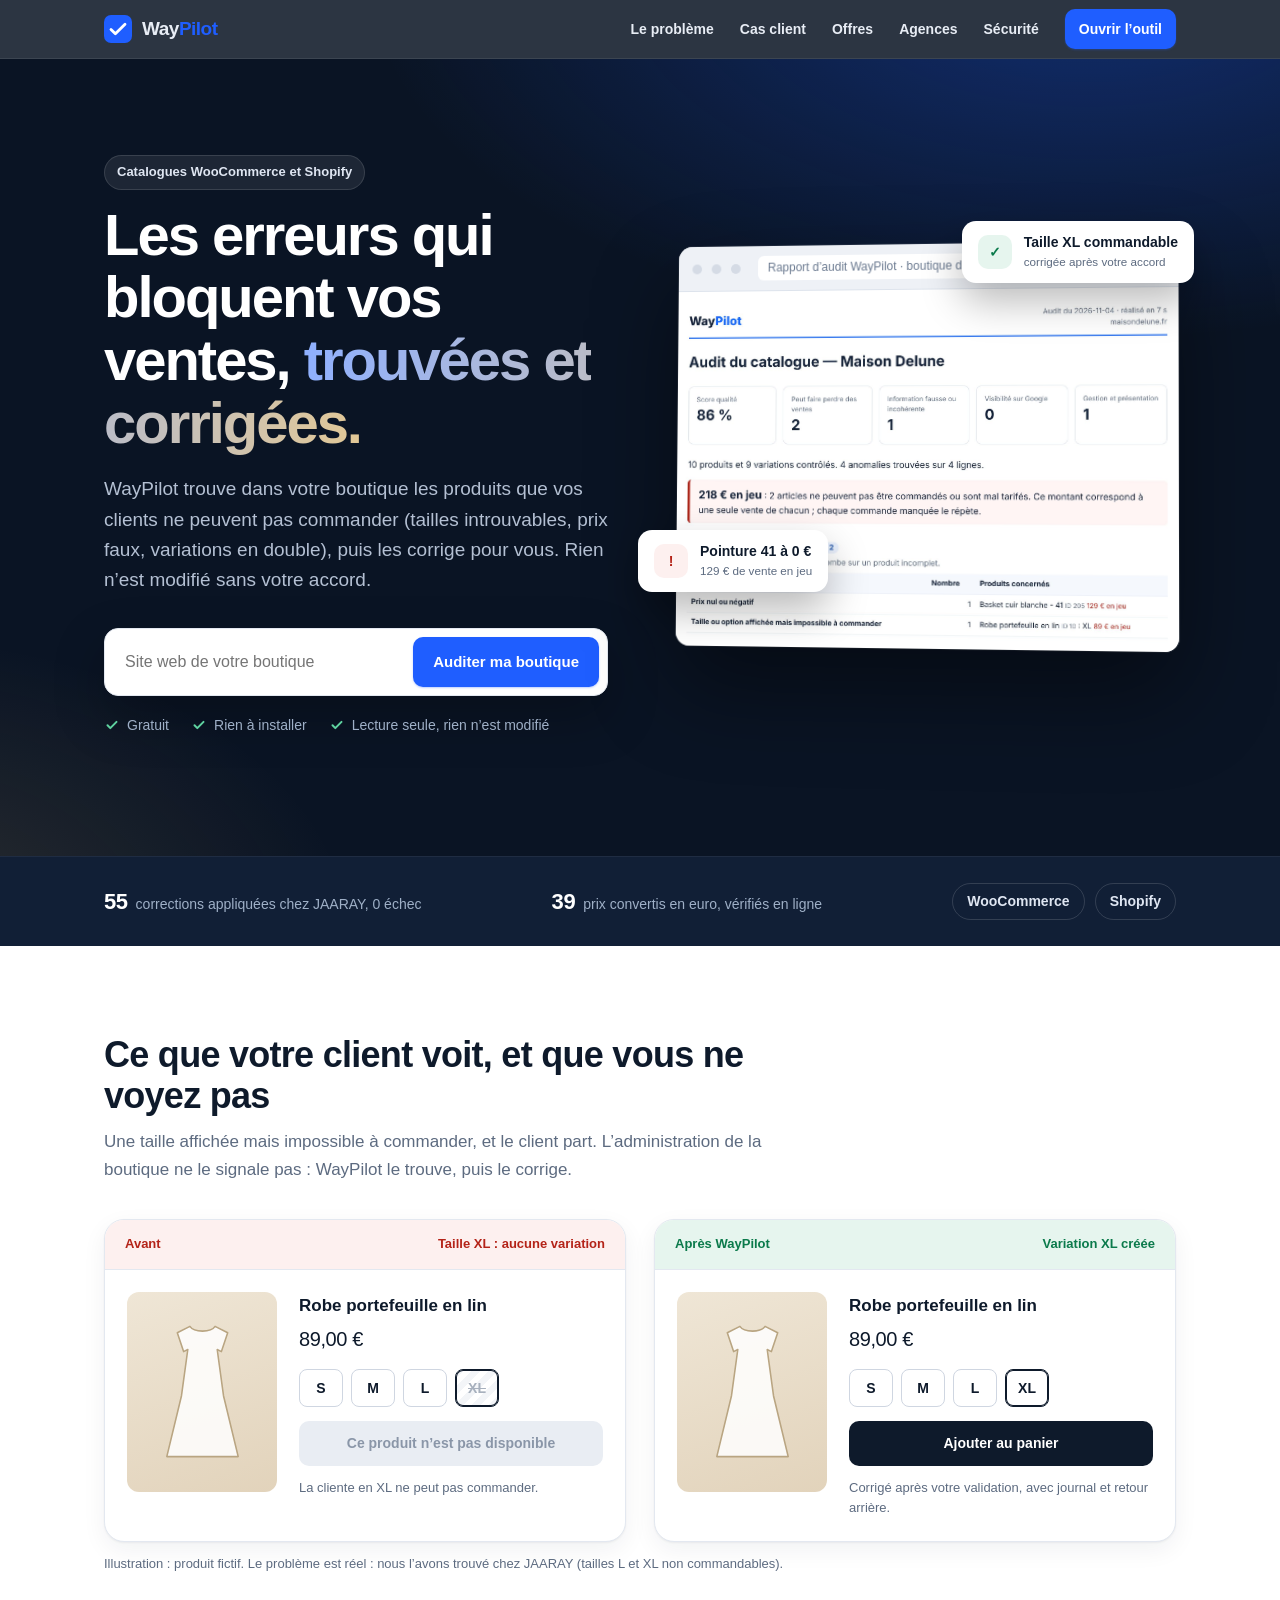
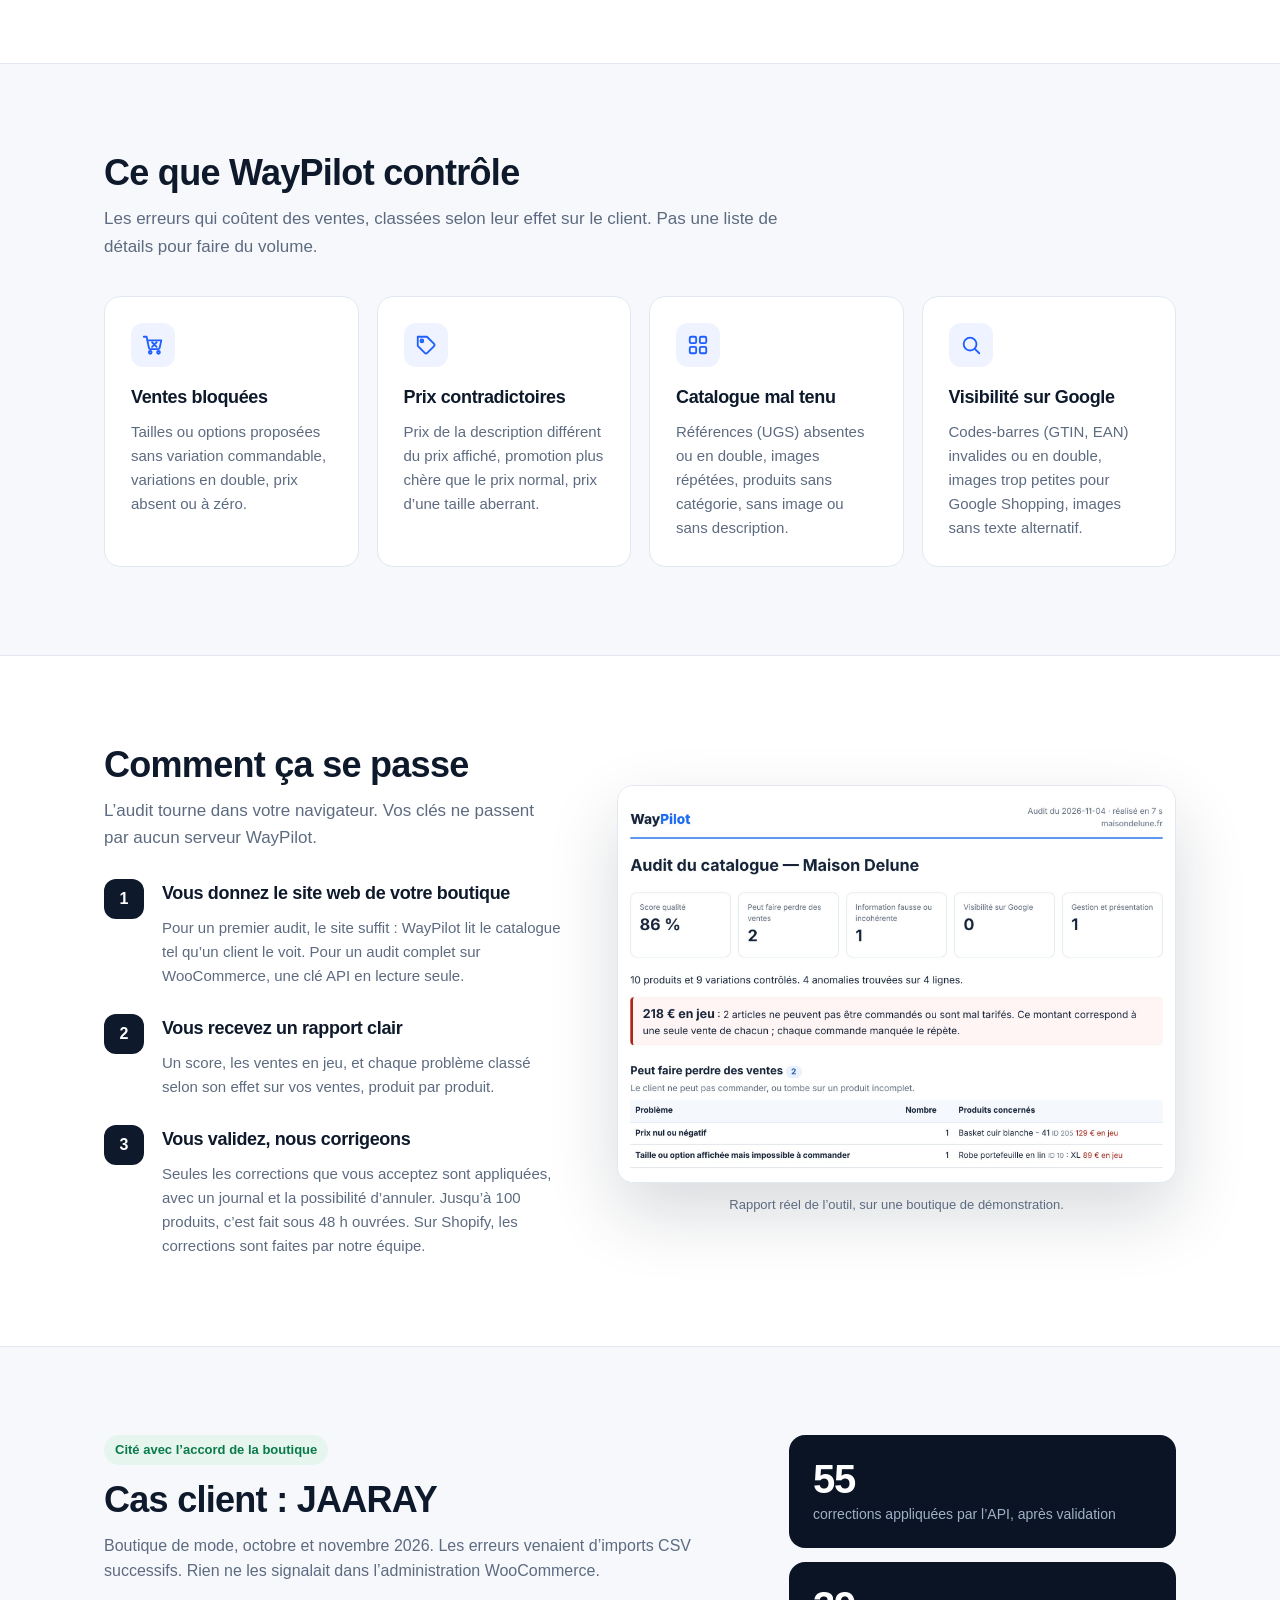
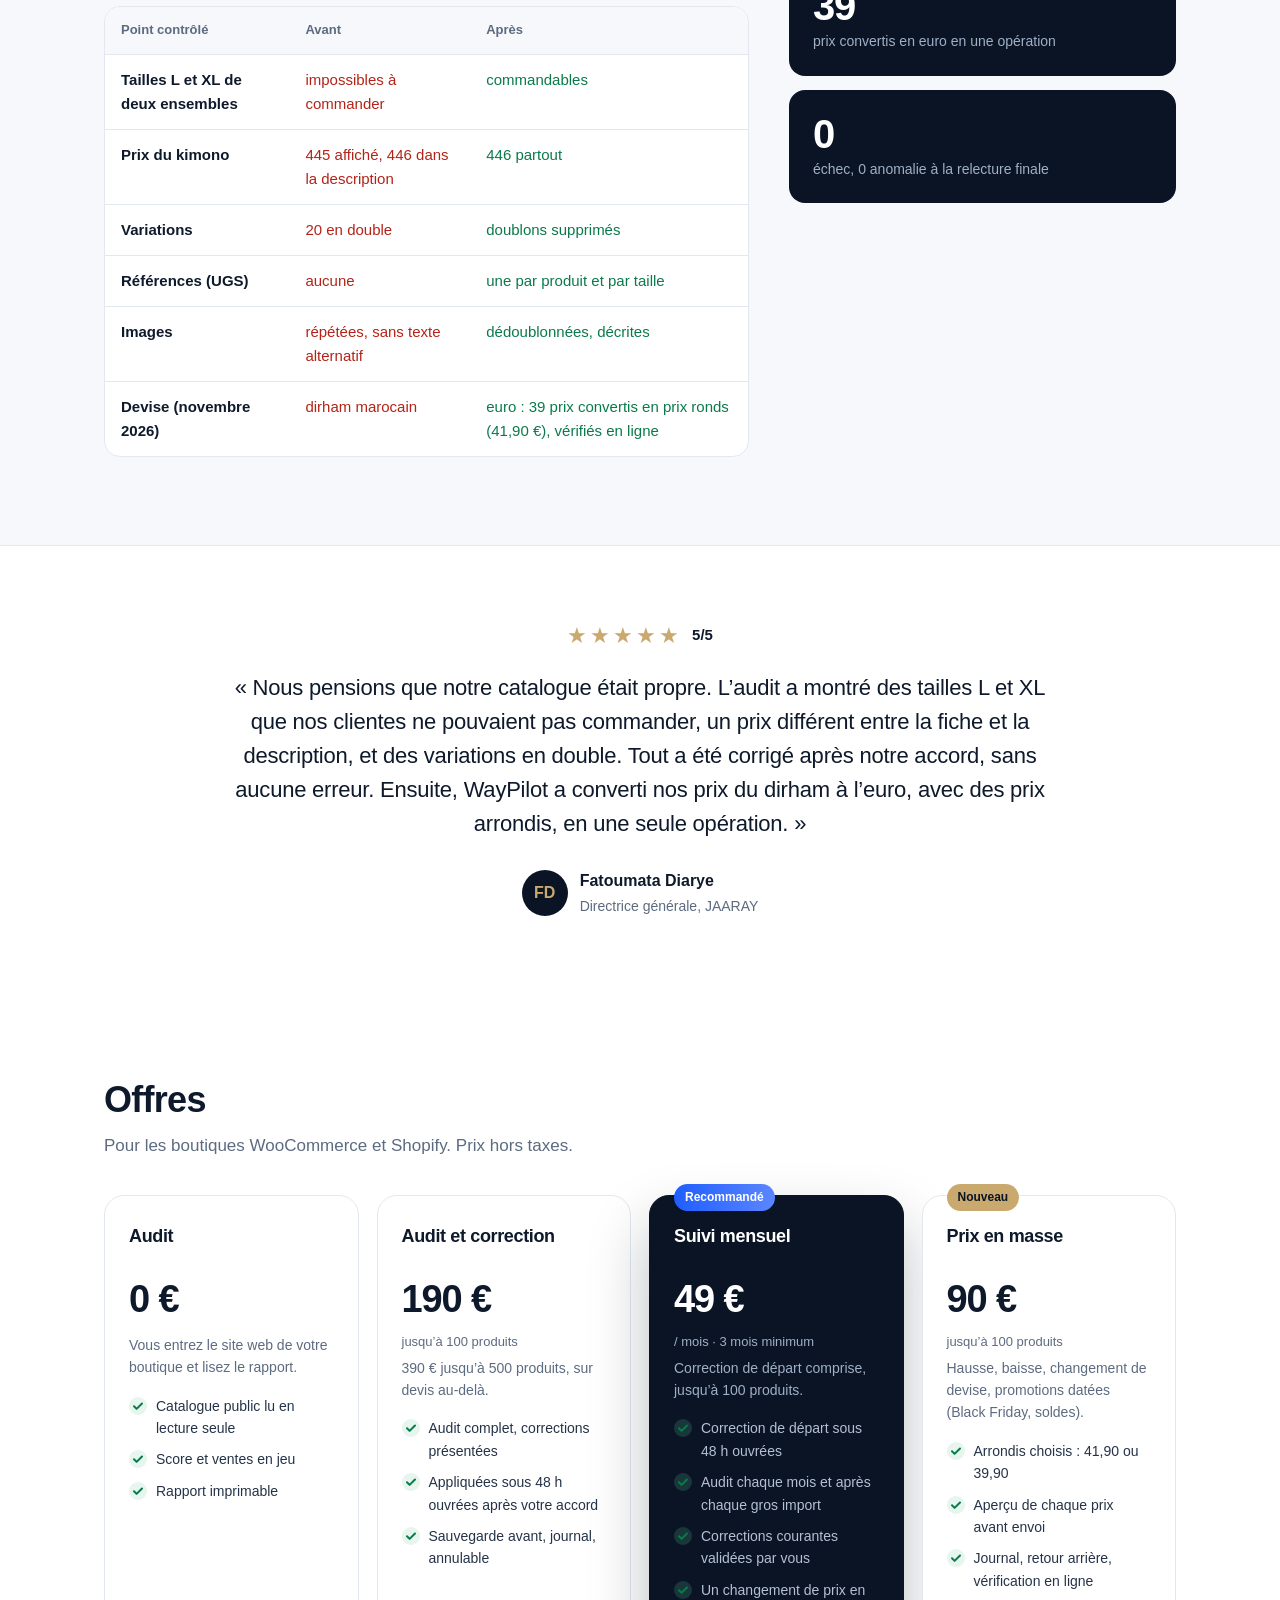
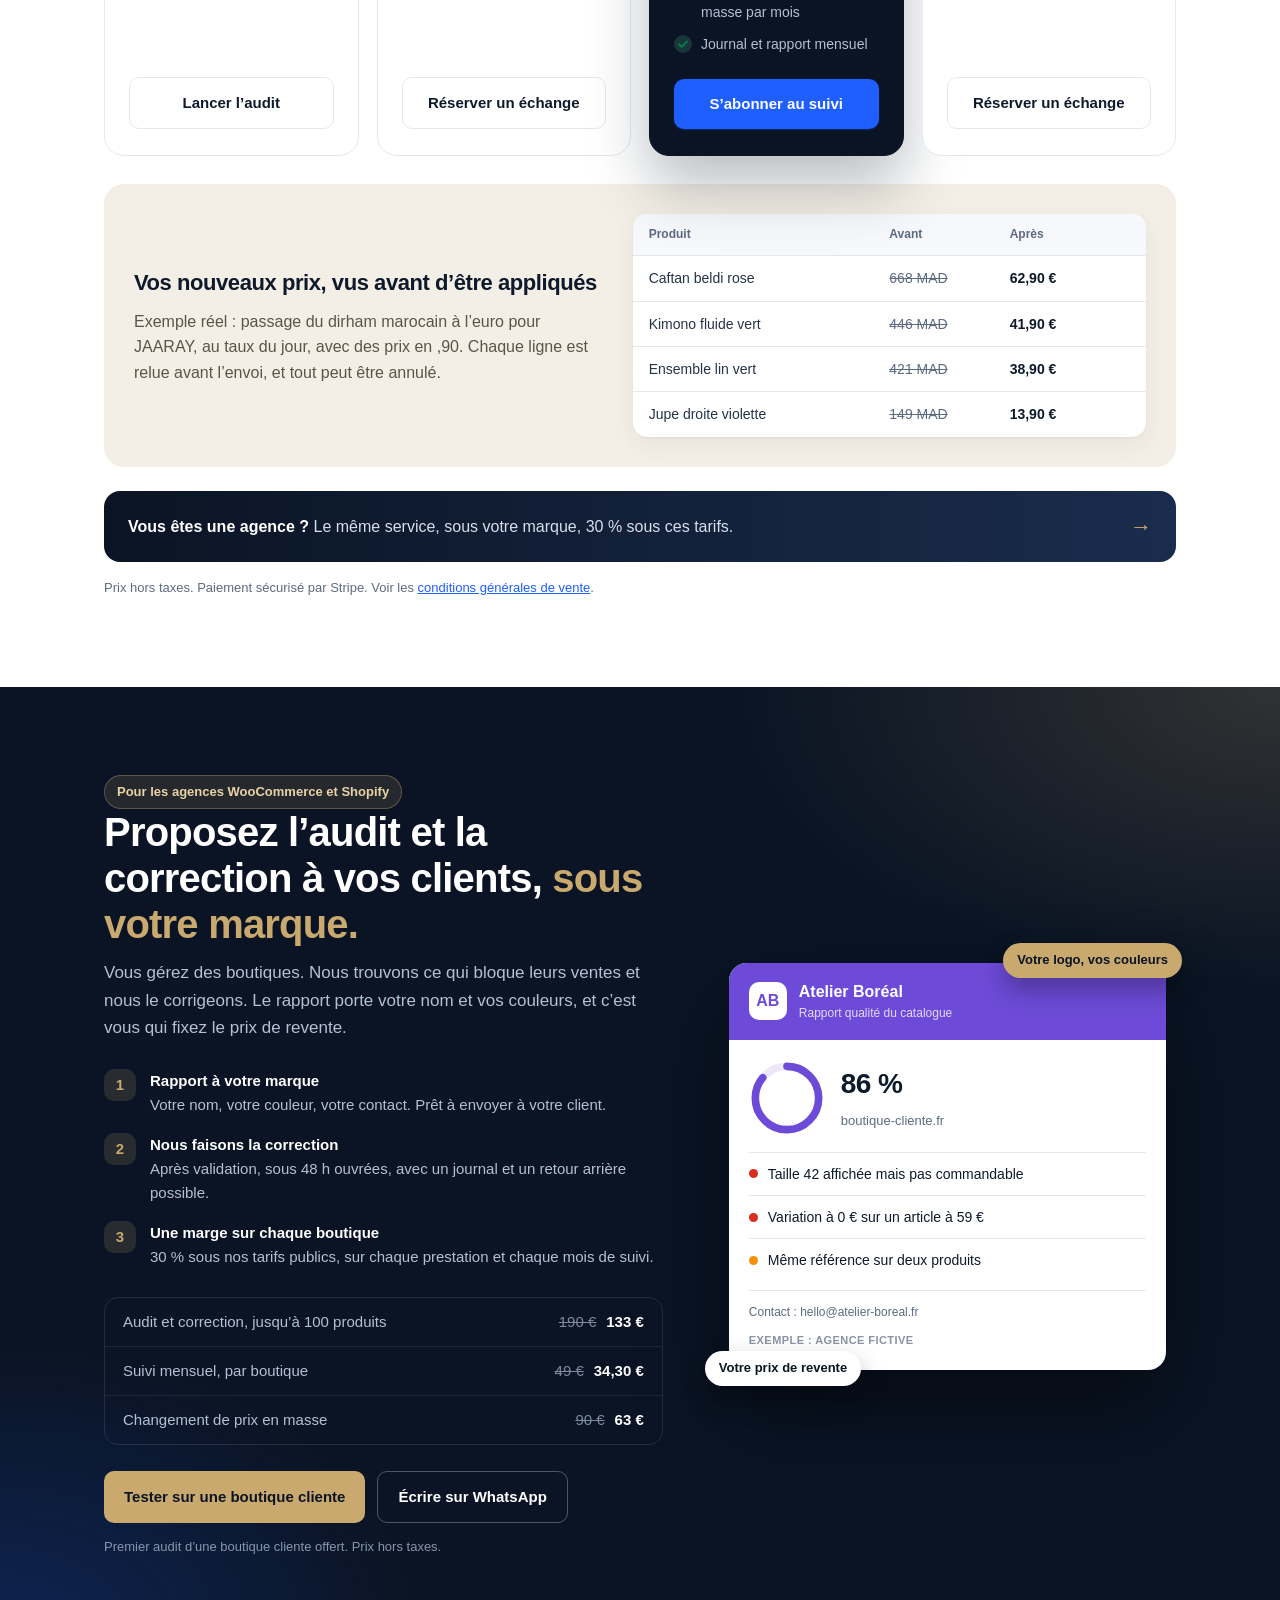
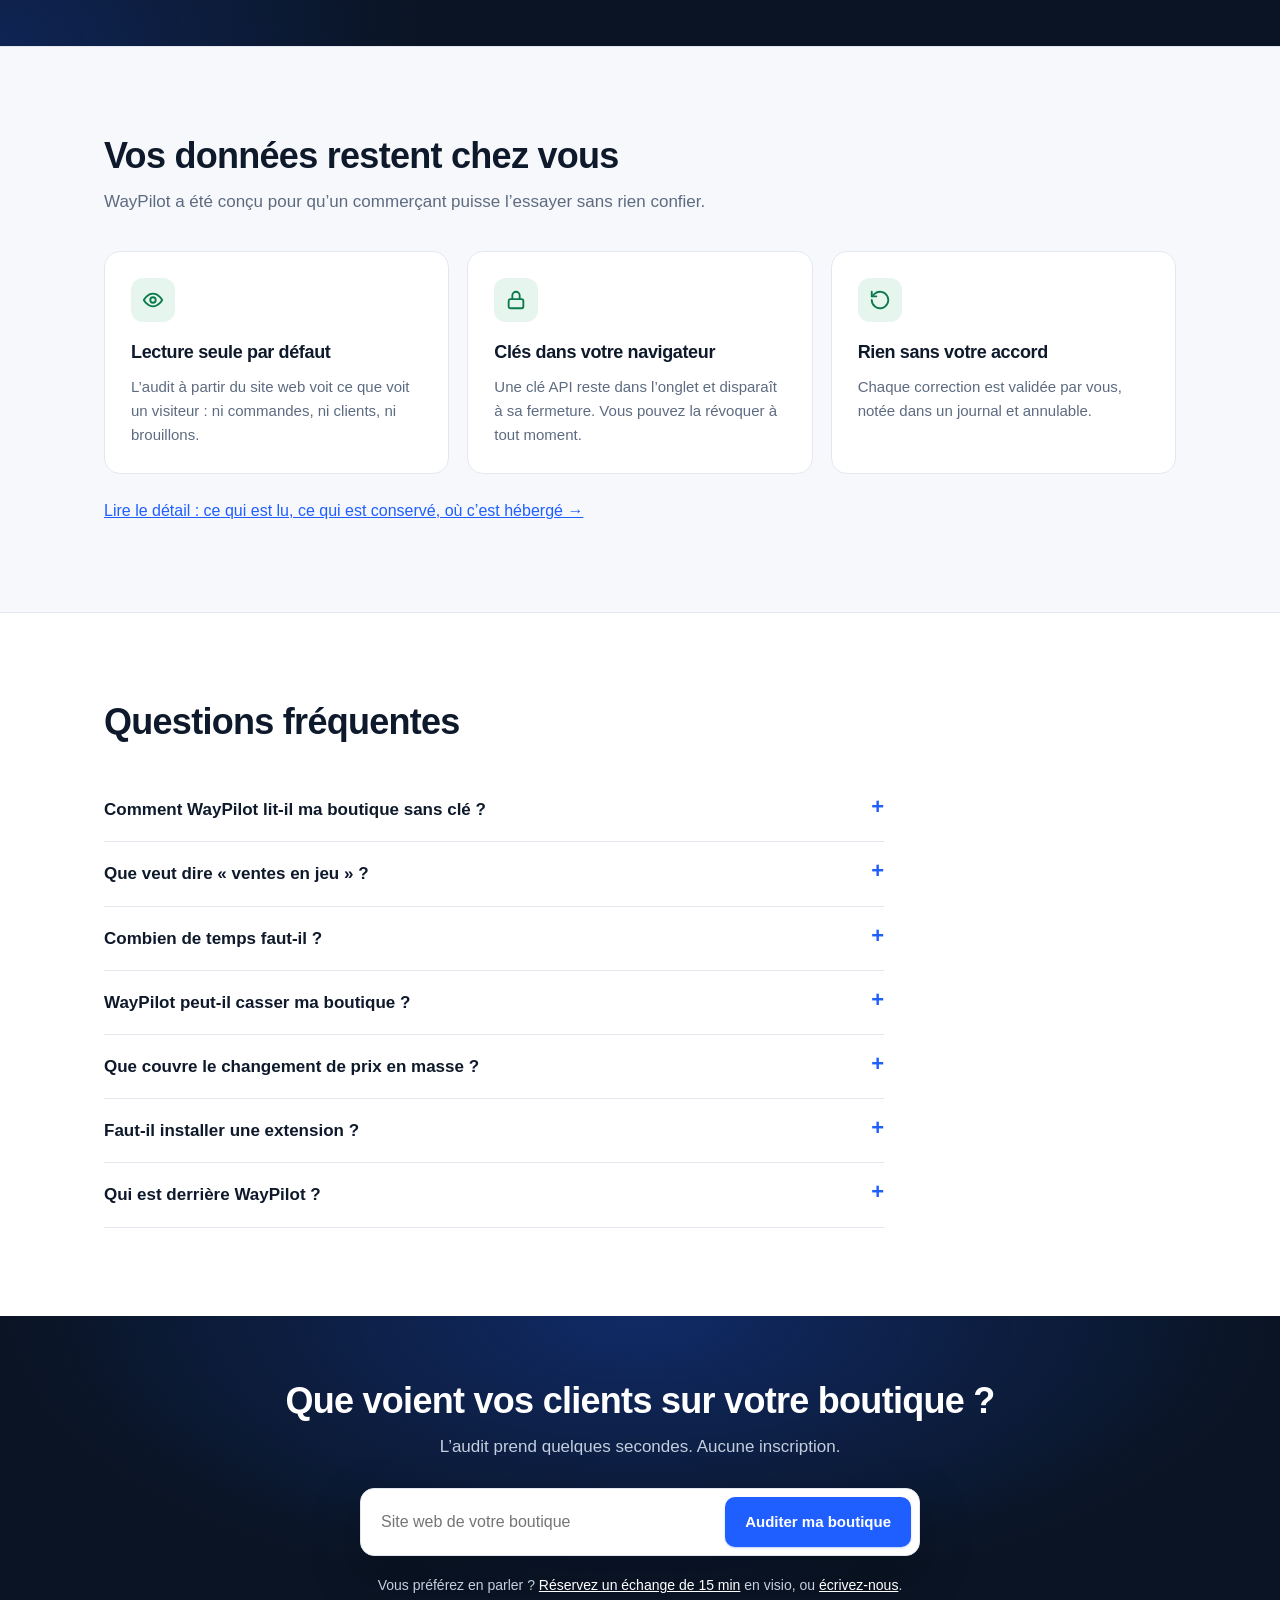
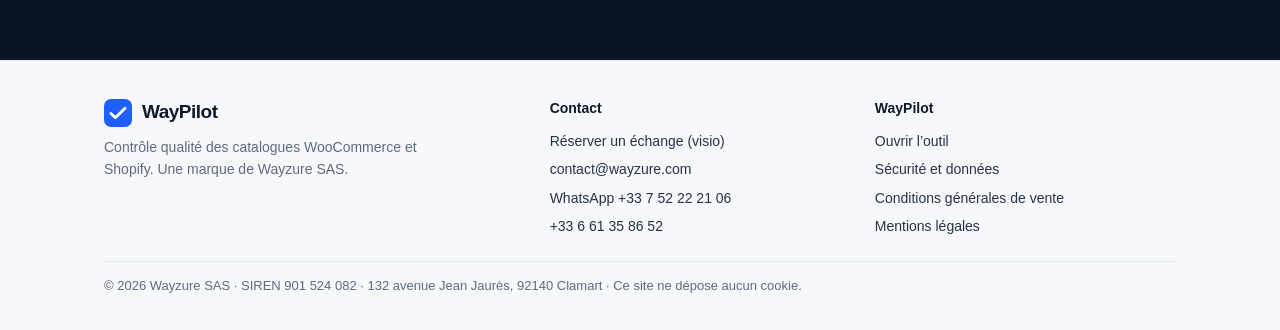
==== index.html @ 70a3d8c5 "V1.21.0 : mettre en promotion (remise %, arrondi, dates de début et de fin, catégorie) et retrait de" ====
<!doctype html>
<html lang="fr">
<head>
  <meta charset="utf-8">
  <meta name="viewport" content="width=device-width, initial-scale=1">
  <title>WayPilot — les erreurs qui bloquent vos ventes, trouvées et corrigées</title>
  <meta name="description" content="WayPilot trouve dans votre boutique WooCommerce ou Shopify les produits que vos clients ne peuvent pas commander (tailles introuvables, prix faux, variations en double), puis les corrige pour vous. Rien n’est modifié sans votre accord. Audit gratuit.">
  <meta property="og:title" content="WayPilot — les erreurs qui bloquent vos ventes, trouvées et corrigées">
  <meta property="og:description" content="Tailles impossibles à commander, prix faux, variations en double : l’audit gratuit trouve ce qui bloque vos ventes.">
  <meta property="og:type" content="website">
  <meta name="theme-color" content="#0e1a2b">
  <link rel="icon" href="data:image/svg+xml,%3Csvg xmlns='http://www.w3.org/2000/svg' viewBox='0 0 32 32'%3E%3Crect width='32' height='32' rx='8' fill='%231f5eff'/%3E%3Cpath d='M8 16.5l5 5 11-11' stroke='%23fff' stroke-width='3.2' fill='none' stroke-linecap='round' stroke-linejoin='round'/%3E%3C/svg%3E">
  <link rel="stylesheet" href="site.css">
  <style>
    /* Accueil — version « premium » : héros sombre, vraies images du rapport, maquettes produit. */
    :root { --navy:#0a1424; --navy-2:#111f36; --gold:#c9a96e; --sand:#f4efe6; }
    .site-header { background:rgba(10,20,36,.86); border-bottom-color:rgba(255,255,255,.08); }
    .site-header .logo, .site-header .site-nav a:not(.btn) { color:#e8edf5; }
    .site-header .site-nav a:not(.btn):hover { color:#fff; }
    .site-header .site-nav a:not(.btn)::after { background:var(--gold); }

    .hero { position:relative; overflow:hidden; padding:96px 0 120px; color:#c3cede;
      background:radial-gradient(1200px 600px at 85% -10%, rgba(31,94,255,.35), transparent 60%), radial-gradient(800px 500px at -10% 110%, rgba(201,169,110,.18), transparent 60%), var(--navy); }
    .hero .wrap { display:grid; grid-template-columns:1fr 1fr; gap:64px; align-items:center; }
    .hero h1 { color:#fff; font-size:clamp(36px,5vw,58px); letter-spacing:-.035em; }
    .hero h1 em { font-style:normal; background:linear-gradient(90deg,#8fb0ff,#e2c896); -webkit-background-clip:text; background-clip:text; color:transparent; }
    .hero .lead { color:#b4c0d3; }
    .hero .kicker { background:rgba(255,255,255,.08); color:#dfe6f2; border:1px solid rgba(255,255,255,.12); }
    .quick { display:flex; gap:10px; margin-top:32px; max-width:560px; background:#fff; border:1px solid var(--line); border-radius:14px; padding:8px; box-shadow:0 20px 50px rgba(0,0,0,.25); }
    .quick input { flex:1; min-width:0; border:0; padding:10px 12px; font:inherit; font-size:16px; color:var(--ink); background:transparent; }
    .quick input:focus { outline:none; }
    .quick:focus-within { box-shadow:0 0 0 4px rgba(31,94,255,.35), 0 20px 50px rgba(0,0,0,.25); }
    .assure { display:flex; flex-wrap:wrap; gap:8px 22px; margin:18px 0 0; padding:0; list-style:none; font-size:14px; color:#9fb0c7; }
    .assure li { display:flex; align-items:center; gap:7px; }
    .assure svg { width:16px; height:16px; color:#5fd3a0; }

    .shot { position:relative; }
    .browser { border-radius:14px; overflow:hidden; background:#fff; box-shadow:0 40px 90px rgba(0,0,0,.45), 0 0 0 1px rgba(255,255,255,.08); transform:perspective(1600px) rotateY(-6deg) rotateX(2deg); }
    .browser-bar { display:flex; align-items:center; gap:10px; padding:10px 14px; background:#eef1f6; border-bottom:1px solid #dde3ec; }
    .browser-bar i { width:10px; height:10px; border-radius:50%; background:#d5dbe5; }
    .browser-bar span { margin-left:8px; flex:1; background:#fff; border-radius:6px; padding:3px 10px; font-size:12px; color:#6b7a90; }
    .browser img { width:100%; height:auto; }
    .float { position:absolute; display:flex; align-items:center; gap:12px; background:#fff; color:var(--ink); border-radius:14px; padding:12px 16px; box-shadow:0 18px 40px rgba(0,0,0,.28); font-size:14px; line-height:1.35; }
    .float b { display:block; }
    .float small { color:var(--muted); }
    .float .dot { flex:none; width:34px; height:34px; border-radius:10px; display:grid; place-items:center; font-weight:800; }
    .float.f1 { left:-34px; bottom:56px; } .float.f1 .dot { background:var(--red-soft); color:var(--red); }
    .float.f2 { right:-18px; top:-22px; } .float.f2 .dot { background:var(--green-soft); color:var(--green); }

    .proof { background:var(--navy-2); color:#9fb0c7; padding:26px 0; border-top:1px solid rgba(255,255,255,.06); }
    .proof .wrap { display:flex; flex-wrap:wrap; align-items:center; justify-content:space-between; gap:18px 32px; font-size:14px; }
    .proof strong { color:#fff; font-size:22px; letter-spacing:-.02em; margin-right:8px; }
    .proof .platforms { display:flex; gap:10px; }
    .proof .pf { border:1px solid rgba(255,255,255,.14); border-radius:99px; padding:6px 14px; color:#dfe6f2; font-weight:600; }

    /* Le problème, en image : fiche produit avant / après */
    .pb { display:grid; grid-template-columns:1fr 1fr; gap:28px; }
    .pcard { background:#fff; border:1px solid var(--line); border-radius:20px; overflow:hidden; box-shadow:var(--shadow); }
    .pcard .label { display:flex; align-items:center; justify-content:space-between; padding:14px 20px; font-size:13px; font-weight:700; border-bottom:1px solid var(--line); }
    .pcard.before .label { color:var(--red); background:var(--red-soft); }
    .pcard.after .label { color:var(--green); background:var(--green-soft); }
    .pbody { display:grid; grid-template-columns:150px 1fr; gap:22px; padding:22px; align-items:start; }
    .photo { aspect-ratio:3/4; border-radius:12px; background:linear-gradient(160deg,#efe6d6,#e2d3bb); display:grid; place-items:center; }
    .photo svg { width:70%; height:auto; }
    .pname { font-weight:700; color:var(--ink); font-size:17px; margin:0 0 4px; }
    .pprice { font-size:20px; color:var(--ink); margin:0 0 14px; letter-spacing:-.02em; }
    .pprice s { color:var(--muted); font-size:15px; margin-left:6px; }
    .sizes { display:flex; flex-wrap:wrap; gap:8px; margin-bottom:14px; }
    .sz { min-width:44px; text-align:center; border:1px solid #cfd6e1; border-radius:8px; padding:7px 10px; font-size:14px; font-weight:600; color:var(--ink); }
    .sz.off { color:#a7b0bd; background:repeating-linear-gradient(135deg,#f3f5f8 0 6px,#fff 6px 12px); text-decoration:line-through; }
    .sz.sel { border-color:var(--ink); box-shadow:inset 0 0 0 1px var(--ink); }
    .cart { display:block; text-align:center; border-radius:10px; padding:11px; font-weight:700; font-size:14px; }
    .before .cart { background:#e9edf3; color:#8a96a8; }
    .after .cart { background:var(--ink); color:#fff; }
    .pnote { font-size:13px; color:var(--muted); margin:12px 0 0; }

    .features { display:grid; grid-template-columns:repeat(4,1fr); gap:18px; }
    .feature { background:#fff; border:1px solid var(--line); border-radius:16px; padding:26px; transition:transform .2s, box-shadow .2s; }
    .feature:hover { transform:translateY(-3px); box-shadow:var(--shadow); }
    .feature .ico { width:44px; height:44px; border-radius:12px; background:var(--blue-soft); color:var(--blue); display:grid; place-items:center; margin-bottom:16px; }
    .feature .ico svg { width:22px; height:22px; }
    .feature p { margin:0; color:var(--muted); font-size:15px; }

    .how { display:grid; grid-template-columns:.9fr 1.1fr; gap:56px; align-items:center; }
    .steps { display:grid; gap:26px; counter-reset:step; }
    .step { position:relative; padding-left:58px; }
    .step::before { counter-increment:step; content:counter(step); position:absolute; top:0; left:0; width:40px; height:40px; border-radius:12px; background:var(--ink); color:#fff; font-weight:800; display:grid; place-items:center; }
    .step p { margin:0; color:var(--muted); font-size:15px; }
    .report-frame { border-radius:16px; overflow:hidden; border:1px solid var(--line); box-shadow:0 30px 70px rgba(14,26,43,.16); background:#fff; }
    .report-frame img { width:100%; height:auto; }
    .cap { font-size:13px; color:var(--muted); margin:12px 0 0; text-align:center; }

    .case { display:grid; grid-template-columns:1.25fr .75fr; gap:40px; align-items:start; }
    .chip { display:inline-flex; align-items:center; gap:6px; font-size:13px; font-weight:600; color:var(--green); background:var(--green-soft); border-radius:99px; padding:5px 11px; }
    .ba { width:100%; border-collapse:separate; border-spacing:0; background:#fff; border:1px solid var(--line); border-radius:16px; overflow:hidden; font-size:15px; margin-top:22px; }
    .ba th, .ba td { text-align:left; padding:13px 16px; border-bottom:1px solid var(--line); vertical-align:top; }
    .ba tr:last-child td { border-bottom:0; }
    .ba thead th { background:var(--bg); font-size:13px; color:var(--muted); font-weight:700; }
    .ba td:first-child { color:var(--ink); font-weight:600; }
    .ba .before { color:var(--red); } .ba .after { color:var(--green); }
    .results { display:grid; gap:14px; }
    .result { background:var(--navy); color:#9fb0c7; border-radius:16px; padding:22px 24px; }
    .result strong { display:block; font-size:40px; color:#fff; letter-spacing:-.03em; line-height:1.1; }
    .result span { font-size:14px; }

    .offers { display:grid; grid-template-columns:repeat(4,1fr); gap:18px; align-items:stretch; }
    .offer { position:relative; display:flex; flex-direction:column; background:#fff; border:1px solid var(--line); border-radius:20px; padding:26px 24px; }
    .offer.featured { background:var(--navy); border-color:var(--navy); color:#b4c0d3; box-shadow:0 30px 60px rgba(10,20,36,.28); }
    .offer.featured h3, .offer.featured .price { color:#fff; }
    .offer.featured .price small, .offer.featured .desc { color:#9fb0c7; }
    .badge { position:absolute; top:-12px; left:24px; background:linear-gradient(90deg,var(--blue),#5b86ff); color:#fff; font-size:12px; font-weight:700; border-radius:99px; padding:4px 11px; }
    .badge.new { background:var(--gold); color:var(--navy); }
    .price { margin:10px 0 4px; color:var(--ink); }
    .price b { font-size:38px; letter-spacing:-.03em; }
    .price small { display:block; color:var(--muted); font-size:13px; margin-top:2px; }
    .offer .desc { color:var(--muted); font-size:14px; margin:0 0 16px; min-height:42px; }
    .offer ul { list-style:none; padding:0; margin:0 0 24px; display:grid; gap:9px; font-size:14px; }
    .offer li { display:flex; gap:9px; }
    .offer li::before { content:""; flex:none; width:18px; height:18px; margin-top:2px; border-radius:50%; background:var(--green-soft) url("data:image/svg+xml,%3Csvg xmlns='http://www.w3.org/2000/svg' viewBox='0 0 18 18'%3E%3Cpath d='M5 9.3l2.6 2.6L13 6.5' stroke='%230b7a4b' stroke-width='2' fill='none' stroke-linecap='round' stroke-linejoin='round'/%3E%3C/svg%3E") center/18px no-repeat; }
    .offer.featured li::before { background-color:rgba(95,211,160,.18); }
    .offer .btn { margin-top:auto; }
    .agency { display:flex; align-items:center; justify-content:space-between; gap:20px; flex-wrap:wrap; margin-top:24px; background:#fff; border:1px solid var(--line); border-radius:16px; padding:20px 24px; }
    .agency p { margin:0; } .agency b { color:var(--ink); }
    .fineprint { font-size:13px; color:var(--muted); margin:16px 0 0; }

    .pricing-demo { margin-top:28px; display:grid; grid-template-columns:1fr 1.1fr; gap:32px; align-items:center; background:var(--sand); border-radius:20px; padding:30px; }
    .pricing-demo h3 { font-size:22px; }
    .pricing-demo p { margin:0; color:#5c5446; }
    .ptable { background:#fff; border-radius:14px; box-shadow:var(--shadow); overflow:hidden; font-size:14px; }
    .ptable div { display:grid; grid-template-columns:1.6fr .8fr .8fr; padding:11px 16px; border-bottom:1px solid var(--line); }
    .ptable div:last-child { border-bottom:0; }
    .ptable .h { background:var(--bg); color:var(--muted); font-weight:700; font-size:12px; }
    .ptable .old { color:var(--muted); text-decoration:line-through; }
    .ptable .new { color:var(--ink); font-weight:700; }

    .trust { display:grid; grid-template-columns:repeat(3,1fr); gap:18px; }
    .trust .feature .ico { background:var(--green-soft); color:var(--green); }

    .faq { max-width:780px; }
    .faq details { border-bottom:1px solid var(--line); padding:18px 0; }
    .faq summary { cursor:pointer; font-weight:700; color:var(--ink); font-size:17px; list-style:none; display:flex; justify-content:space-between; gap:16px; }
    .faq summary::-webkit-details-marker { display:none; }
    .faq summary::after { content:"+"; color:var(--blue); font-size:22px; line-height:1; }
    .faq details[open] summary::after { content:"–"; }
    .faq details p { color:var(--muted); margin:10px 0 0; }

    .final { padding:64px 0; color:#c3cede; text-align:center; background:radial-gradient(900px 400px at 50% 0%, rgba(31,94,255,.3), transparent 70%), var(--navy); }
    .final h2 { color:#fff; }
    .final p { margin:0 auto; max-width:560px; font-size:17px; }
    .final .quick { margin:28px auto 0; }
    .final .alt-cta { margin-top:18px; font-size:14px; }
    .final .alt-cta a { color:#fff; }

    @media (max-width:1060px) { .offers { grid-template-columns:1fr 1fr; } }
    @media (max-width:960px) {
      .hero .wrap, .case, .how, .pb, .pricing-demo { grid-template-columns:1fr; gap:40px; }
      .browser { transform:none; }
      .float.f1 { left:8px; } .float.f2 { right:8px; }
      .features { grid-template-columns:1fr 1fr; }
      .trust { grid-template-columns:1fr; }
    }
    @media (max-width:640px) {
      .offers { grid-template-columns:1fr; }
      .offer.featured { order:-1; }
      .offer .desc { min-height:0; }
    }
    @media (max-width:560px) {
      .hero { padding:52px 0 72px; }
      .features { grid-template-columns:1fr; }
      .quick { flex-direction:column; }
      .quick .btn { width:100%; }
      .float { font-size:13px; padding:10px 12px; }
      .float.f1 { bottom:-26px; } .float.f2 { top:-30px; }
      .pbody { grid-template-columns:110px 1fr; gap:16px; padding:18px; }
      .ba { font-size:14px; } .ba th, .ba td { padding:11px 12px; }
      .pricing-demo { padding:20px; }
    }
    .avis { padding:72px 0; }
    .testi { margin:0 auto; max-width:820px; text-align:center; }
    .stars { display:inline-flex; align-items:center; gap:10px; color:var(--gold); font-size:22px; letter-spacing:3px; }
    .stars b { color:var(--ink); font-size:15px; letter-spacing:0; }
    .testi blockquote { margin:18px 0 26px; font-size:clamp(18px,2.2vw,22px); line-height:1.55; color:var(--ink); font-weight:500; letter-spacing:-.01em; }
    .testi figcaption { display:inline-flex; align-items:center; gap:12px; text-align:left; }
    .testi .av { width:46px; height:46px; border-radius:50%; display:grid; place-items:center; background:var(--navy); color:var(--gold); font-weight:800; }
    .testi figcaption b { display:block; color:var(--ink); }
    .testi figcaption small { color:var(--muted); font-size:14px; }
    /* Agences : section dédiée */
    .agency-link { display:flex; align-items:center; justify-content:space-between; gap:16px; margin-top:24px; padding:18px 24px; border-radius:16px; background:linear-gradient(90deg,var(--navy),#1a2c4d); color:#d7dfeb; text-decoration:none; transition:transform .2s, box-shadow .2s; }
    .agency-link b { color:#fff; }
    .agency-link .arrow { color:var(--gold); font-size:22px; transition:transform .2s; }
    .agency-link:hover { transform:translateY(-2px); box-shadow:0 16px 36px rgba(10,20,36,.25); }
    .agency-link:hover .arrow { transform:translateX(5px); }
    .agences { color:#b4c0d3; background:radial-gradient(900px 500px at 100% 0%, rgba(201,169,110,.20), transparent 60%), radial-gradient(700px 500px at 0% 100%, rgba(31,94,255,.22), transparent 60%), var(--navy); }
    .agences .wrap { display:grid; grid-template-columns:1.1fr .9fr; gap:56px; align-items:center; }
    .agences h2 { color:#fff; font-size:clamp(28px,3.6vw,40px); }
    .agences h2 em { font-style:normal; color:var(--gold); }
    .agences .lead { color:#b4c0d3; font-size:17px; }
    .kicker.gold { background:rgba(201,169,110,.14); color:#e9d3a6; border:1px solid rgba(201,169,110,.35); }
    .ag-points { list-style:none; padding:0; margin:28px 0; display:grid; gap:16px; }
    .ag-points li { display:flex; gap:14px; font-size:15px; }
    .ag-points b { display:block; color:#fff; }
    .ag-points .n { flex:none; width:32px; height:32px; border-radius:10px; display:grid; place-items:center; background:rgba(201,169,110,.16); color:var(--gold); font-weight:800; }
    .ag-prices { border:1px solid rgba(255,255,255,.1); border-radius:14px; overflow:hidden; font-size:15px; }
    .ag-prices div { display:flex; justify-content:space-between; gap:12px; padding:12px 18px; border-bottom:1px solid rgba(255,255,255,.08); transition:background .2s; }
    .ag-prices div:last-child { border-bottom:0; }
    .ag-prices div:hover { background:rgba(255,255,255,.04); }
    .ag-prices s { color:#7d8ba1; margin-right:10px; }
    .ag-prices b { color:#fff; }
    .ag-cta { display:flex; flex-wrap:wrap; gap:12px; margin-top:26px; }
    .btn-gold { background:var(--gold); color:var(--navy); }
    .btn-gold:hover { background:#d8bb85; box-shadow:0 10px 26px rgba(201,169,110,.35); }
    .btn-outline-light { background:transparent; color:#fff; border:1px solid rgba(255,255,255,.28); }
    .btn-outline-light:hover { border-color:#fff; background:rgba(255,255,255,.06); }
    .ag-note { font-size:13px; color:#8797ad; margin:14px 0 0; }
    .ag-visual { position:relative; padding:20px 10px; }
    .wl { background:#fff; border-radius:18px; overflow:hidden; box-shadow:0 40px 90px rgba(0,0,0,.45); color:var(--text); transform:perspective(1600px) rotateY(5deg); transition:transform .4s; }
    .wl:hover { transform:perspective(1600px) rotateY(0); }
    .wl-top { display:flex; align-items:center; gap:12px; padding:16px 20px; background:#6d4bd8; color:#fff; }
    .wl-top small { display:block; color:#e2dafb; font-size:12px; }
    .wl-logo { width:38px; height:38px; border-radius:10px; background:#fff; color:#6d4bd8; display:grid; place-items:center; font-weight:800; }
    .wl-body { padding:20px; }
    .wl-score { display:flex; align-items:center; gap:16px; margin-bottom:16px; }
    .wl-score svg { width:76px; height:76px; }
    .wl-score b { display:block; font-size:28px; color:var(--ink); letter-spacing:-.02em; }
    .wl-score small { color:var(--muted); font-size:13px; }
    .wl-row { display:flex; align-items:center; gap:10px; padding:10px 0; border-top:1px solid var(--line); font-size:14px; color:var(--ink); }
    .wl-row i { flex:none; width:9px; height:9px; border-radius:50%; }
    .wl-row i.hi { background:#d92d20; } .wl-row i.md { background:#f79009; }
    .wl-ex { margin-top:10px; font-size:11px; font-weight:700; letter-spacing:.04em; text-transform:uppercase; color:#8a94a6; }
    .wl-foot { margin-top:8px; padding-top:12px; border-top:1px solid var(--line); font-size:12px; color:var(--muted); }
    .wl-tag { position:absolute; background:var(--gold); color:var(--navy); font-weight:700; font-size:13px; border-radius:99px; padding:7px 14px; box-shadow:0 12px 26px rgba(0,0,0,.3); }
    .wl-tag.t1 { top:0; right:-6px; } .wl-tag.t2 { bottom:4px; left:-14px; background:#fff; }
    @media (max-width:960px) { .agences .wrap { grid-template-columns:1fr; gap:40px; } .wl { transform:none; } .wl-tag.t1 { right:4px; } .wl-tag.t2 { left:4px; } }
    @media (max-width:560px) { .ag-prices div { flex-direction:column; gap:2px; } .ag-cta .btn { width:100%; } .agency-link { padding:16px 18px; } }

    /* Survol et mouvement */
    .offer { transition:transform .25s, box-shadow .25s, border-color .25s; }
    .offer:hover { transform:translateY(-5px); box-shadow:0 22px 48px rgba(14,26,43,.12); border-color:#cdd7e6; }
    .offer.featured:hover { box-shadow:0 34px 70px rgba(10,20,36,.38); }
    .pcard, .result, .report-frame { transition:transform .25s, box-shadow .25s; }
    .pcard:hover, .result:hover { transform:translateY(-4px); box-shadow:0 22px 48px rgba(14,26,43,.14); }
    .report-frame:hover { transform:translateY(-4px); }
    .ptable div:not(.h) { transition:background .2s; }
    .ptable div:not(.h):hover { background:#faf7f1; }
    .ba tbody tr { transition:background .2s; } .ba tbody tr:hover { background:#f9fbfd; }
    .faq summary { transition:color .2s; } .faq summary:hover { color:var(--blue); }
    .proof .pf { transition:border-color .2s, background .2s; } .proof .pf:hover { border-color:rgba(255,255,255,.4); background:rgba(255,255,255,.05); }
    .browser { transition:transform .5s; } .shot:hover .browser { transform:perspective(1600px) rotateY(-2deg) rotateX(1deg); }
    @keyframes bob { 0%,100% { transform:translateY(0); } 50% { transform:translateY(-8px); } }
    @keyframes rise { from { opacity:0; transform:translateY(22px); } to { opacity:1; transform:none; } }
    .anim .hero .wrap > div:first-child { animation:rise .8s ease both; }
    .anim .hero .shot { animation:rise .9s .15s ease both; }
    .anim .float.f2 { animation:bob 5s 1s ease-in-out infinite; }
    .anim .float.f1 { animation:bob 6s ease-in-out infinite; }
    .anim .wl-tag.t1 { animation:bob 5.5s ease-in-out infinite; }
    .anim .wl-tag.t2 { animation:bob 6.5s 1.2s ease-in-out infinite; }
    .anim .reveal { opacity:0; transform:translateY(24px); transition:opacity .7s ease, transform .7s ease; transition-delay:var(--d,0s); }
    .anim .reveal.in { opacity:1; transform:none; }
    .anim .reveal.in.offer:hover, .anim .reveal.in.pcard:hover, .anim .reveal.in.result:hover { transform:translateY(-5px); transition-delay:0s; }
    .anim .wl .ring { stroke-dashoffset:314; transition:stroke-dashoffset 1.4s .3s ease; }
    .anim .wl.in .ring { stroke-dashoffset:44; }
    @media (prefers-reduced-motion:reduce) { .feature, .offer, .pcard, .result, .browser, .wl { transition:none; } }
  </style>
</head>
<body>
<header class="site-header">
  <div class="wrap">
    <a class="logo" href="./"><svg viewBox="0 0 32 32" aria-hidden="true"><rect width="32" height="32" rx="8" fill="#1f5eff"/><path d="M8 16.5l5 5 11-11" stroke="#fff" stroke-width="3.2" fill="none" stroke-linecap="round" stroke-linejoin="round"/></svg><span class="wm">Way<em>Pilot</em></span></a>
    <nav class="site-nav">
      <a href="#probleme">Le problème</a>
      <a href="#cas">Cas client</a>
      <a href="#offres">Offres</a>
      <a href="#agences">Agences</a>
      <a href="securite.html">Sécurité</a>
      <a class="btn btn-primary btn-small" href="app.html">Ouvrir l’outil</a>
    </nav>
  </div>
</header>

<main>
  <section class="hero">
    <div class="wrap">
      <div>
        <span class="kicker">Catalogues WooCommerce et Shopify</span>
        <h1>Les erreurs qui bloquent vos ventes, <em>trouvées et corrigées.</em></h1>
        <p class="lead">WayPilot trouve dans votre boutique les produits que vos clients ne peuvent pas commander (tailles introuvables, prix faux, variations en double), puis les corrige pour vous. Rien n’est modifié sans votre accord.</p>
        <form class="quick" action="app.html" method="get">
          <label for="boutique" class="sr">Site web de votre boutique WooCommerce ou Shopify</label>
          <input id="boutique" name="boutique" type="text" inputmode="url" placeholder="Site web de votre boutique" required autocomplete="url">
          <button class="btn btn-primary" type="submit">Auditer ma boutique</button>
        </form>
        <ul class="assure">
          <li><svg viewBox="0 0 16 16" aria-hidden="true"><path d="M3.5 8.3l2.8 2.8 6.2-6.2" stroke="currentColor" stroke-width="2" fill="none" stroke-linecap="round" stroke-linejoin="round"/></svg>Gratuit</li>
          <li><svg viewBox="0 0 16 16" aria-hidden="true"><path d="M3.5 8.3l2.8 2.8 6.2-6.2" stroke="currentColor" stroke-width="2" fill="none" stroke-linecap="round" stroke-linejoin="round"/></svg>Rien à installer</li>
          <li><svg viewBox="0 0 16 16" aria-hidden="true"><path d="M3.5 8.3l2.8 2.8 6.2-6.2" stroke="currentColor" stroke-width="2" fill="none" stroke-linecap="round" stroke-linejoin="round"/></svg>Lecture seule, rien n’est modifié</li>
        </ul>
      </div>

      <figure class="shot" style="margin:0">
        <div class="browser">
          <div class="browser-bar"><i></i><i></i><i></i><span>Rapport d’audit WayPilot · boutique de démonstration</span></div>
          <img src="assets/rapport-exemple.jpg" width="1800" height="1280" alt="Exemple de rapport d’audit WayPilot : score 86 %, 218 € de ventes en jeu, une pointure à 0 € et une taille XL impossible à commander." fetchpriority="high">
        </div>
        <div class="float f2" aria-hidden="true"><span class="dot">✓</span><div><b>Taille XL commandable</b><small>corrigée après votre accord</small></div></div>
        <div class="float f1" aria-hidden="true"><span class="dot">!</span><div><b>Pointure 41 à 0 €</b><small>129 € de vente en jeu</small></div></div>
      </figure>
    </div>
  </section>

  <div class="proof">
    <div class="wrap">
      <div><strong>55</strong>corrections appliquées chez JAARAY, 0 échec</div>
      <div><strong>39</strong>prix convertis en euro, vérifiés en ligne</div>
      <div class="platforms"><span class="pf">WooCommerce</span><span class="pf">Shopify</span></div>
    </div>
  </div>

  <section id="probleme">
    <div class="wrap">
      <div class="section-head">
        <h2>Ce que votre client voit, et que vous ne voyez pas</h2>
        <p>Une taille affichée mais impossible à commander, et le client part. L’administration de la boutique ne le signale pas : WayPilot le trouve, puis le corrige.</p>
      </div>
      <div class="pb">
        <div class="pcard before">
          <div class="label"><span>Avant</span><span>Taille XL : aucune variation</span></div>
          <div class="pbody">
            <div class="photo" aria-hidden="true"><svg viewBox="0 0 100 140" fill="none"><path d="M38 8c4 6 20 6 24 0l12 6-6 18-4-2 6 44 14 58H16l14-58 6-44-4 2-6-18z" fill="#fff" fill-opacity=".85" stroke="#b9a582" stroke-width="1.5" stroke-linejoin="round"/></svg></div>
            <div>
              <p class="pname">Robe portefeuille en lin</p>
              <p class="pprice">89,00 €</p>
              <div class="sizes"><span class="sz">S</span><span class="sz">M</span><span class="sz">L</span><span class="sz off sel">XL</span></div>
              <span class="cart">Ce produit n’est pas disponible</span>
              <p class="pnote">La cliente en XL ne peut pas commander.</p>
            </div>
          </div>
        </div>
        <div class="pcard after">
          <div class="label"><span>Après WayPilot</span><span>Variation XL créée</span></div>
          <div class="pbody">
            <div class="photo" aria-hidden="true"><svg viewBox="0 0 100 140" fill="none"><path d="M38 8c4 6 20 6 24 0l12 6-6 18-4-2 6 44 14 58H16l14-58 6-44-4 2-6-18z" fill="#fff" fill-opacity=".85" stroke="#b9a582" stroke-width="1.5" stroke-linejoin="round"/></svg></div>
            <div>
              <p class="pname">Robe portefeuille en lin</p>
              <p class="pprice">89,00 €</p>
              <div class="sizes"><span class="sz">S</span><span class="sz">M</span><span class="sz">L</span><span class="sz sel">XL</span></div>
              <span class="cart">Ajouter au panier</span>
              <p class="pnote">Corrigé après votre validation, avec journal et retour arrière.</p>
            </div>
          </div>
        </div>
      </div>
      <p class="cap" style="text-align:left">Illustration : produit fictif. Le problème est réel : nous l’avons trouvé chez JAARAY (tailles L et XL non commandables).</p>
    </div>
  </section>

  <section class="alt" id="controles">
    <div class="wrap">
      <div class="section-head">
        <h2>Ce que WayPilot contrôle</h2>
        <p>Les erreurs qui coûtent des ventes, classées selon leur effet sur le client. Pas une liste de détails pour faire du volume.</p>
      </div>
      <div class="features">
        <div class="feature">
          <div class="ico"><svg viewBox="0 0 24 24" fill="none" stroke="currentColor" stroke-width="2" stroke-linecap="round" stroke-linejoin="round"><circle cx="9" cy="20" r="1.5"/><circle cx="18" cy="20" r="1.5"/><path d="M2 3h3l2.6 12.4a1.5 1.5 0 0 0 1.5 1.1h8.6a1.5 1.5 0 0 0 1.5-1.1L21 7H6"/><path d="M11 9l5 5M16 9l-5 5"/></svg></div>
          <h3>Ventes bloquées</h3>
          <p>Tailles ou options proposées sans variation commandable, variations en double, prix absent ou à zéro.</p>
        </div>
        <div class="feature">
          <div class="ico"><svg viewBox="0 0 24 24" fill="none" stroke="currentColor" stroke-width="2" stroke-linecap="round" stroke-linejoin="round"><path d="M20.6 13.4l-7.2 7.2a2 2 0 0 1-2.8 0L3 13V3h10l7.6 7.6a2 2 0 0 1 0 2.8z"/><circle cx="7.5" cy="7.5" r="1.5"/></svg></div>
          <h3>Prix contradictoires</h3>
          <p>Prix de la description différent du prix affiché, promotion plus chère que le prix normal, prix d’une taille aberrant.</p>
        </div>
        <div class="feature">
          <div class="ico"><svg viewBox="0 0 24 24" fill="none" stroke="currentColor" stroke-width="2" stroke-linecap="round" stroke-linejoin="round"><rect x="3" y="3" width="7" height="7" rx="1.5"/><rect x="14" y="3" width="7" height="7" rx="1.5"/><rect x="3" y="14" width="7" height="7" rx="1.5"/><rect x="14" y="14" width="7" height="7" rx="1.5"/></svg></div>
          <h3>Catalogue mal tenu</h3>
          <p>Références (UGS) absentes ou en double, images répétées, produits sans catégorie, sans image ou sans description.</p>
        </div>
        <div class="feature">
          <div class="ico"><svg viewBox="0 0 24 24" fill="none" stroke="currentColor" stroke-width="2" stroke-linecap="round" stroke-linejoin="round"><circle cx="11" cy="11" r="7"/><path d="M21 21l-4.3-4.3"/></svg></div>
          <h3>Visibilité sur Google</h3>
          <p>Codes-barres (GTIN, EAN) invalides ou en double, images trop petites pour Google Shopping, images sans texte alternatif.</p>
        </div>
      </div>
    </div>
  </section>

  <section id="comment">
    <div class="wrap how">
      <div>
        <div class="section-head" style="margin-bottom:28px">
          <h2>Comment ça se passe</h2>
          <p>L’audit tourne dans votre navigateur. Vos clés ne passent par aucun serveur WayPilot.</p>
        </div>
        <div class="steps">
          <div class="step"><h3>Vous donnez le site web de votre boutique</h3><p>Pour un premier audit, le site suffit : WayPilot lit le catalogue tel qu’un client le voit. Pour un audit complet sur WooCommerce, une clé API en lecture seule.</p></div>
          <div class="step"><h3>Vous recevez un rapport clair</h3><p>Un score, les ventes en jeu, et chaque problème classé selon son effet sur vos ventes, produit par produit.</p></div>
          <div class="step"><h3>Vous validez, nous corrigeons</h3><p>Seules les corrections que vous acceptez sont appliquées, avec un journal et la possibilité d’annuler. Jusqu’à 100 produits, c’est fait sous 48 h ouvrées. Sur Shopify, les corrections sont faites par notre équipe.</p></div>
        </div>
      </div>
      <figure style="margin:0">
        <div class="report-frame"><img src="assets/rapport-exemple.jpg" width="1800" height="1280" loading="lazy" alt="Rapport d’audit : score, ventes en jeu et problèmes classés par effet sur les ventes."></div>
        <figcaption class="cap">Rapport réel de l’outil, sur une boutique de démonstration.</figcaption>
      </figure>
    </div>
  </section>

  <section class="alt" id="cas">
    <div class="wrap case">
      <div>
        <span class="chip">Cité avec l’accord de la boutique</span>
        <h2 style="margin-top:14px">Cas client : JAARAY</h2>
        <p style="color:var(--muted);margin:0">Boutique de mode, octobre et novembre 2026. Les erreurs venaient d’imports CSV successifs. Rien ne les signalait dans l’administration WooCommerce.</p>
        <table class="ba">
          <thead><tr><th>Point contrôlé</th><th>Avant</th><th>Après</th></tr></thead>
          <tbody>
            <tr><td>Tailles L et XL de deux ensembles</td><td class="before">impossibles à commander</td><td class="after">commandables</td></tr>
            <tr><td>Prix du kimono</td><td class="before">445 affiché, 446 dans la description</td><td class="after">446 partout</td></tr>
            <tr><td>Variations</td><td class="before">20 en double</td><td class="after">doublons supprimés</td></tr>
            <tr><td>Références (UGS)</td><td class="before">aucune</td><td class="after">une par produit et par taille</td></tr>
            <tr><td>Images</td><td class="before">répétées, sans texte alternatif</td><td class="after">dédoublonnées, décrites</td></tr>
            <tr><td>Devise (novembre 2026)</td><td class="before">dirham marocain</td><td class="after">euro : 39 prix convertis en prix ronds (41,90 €), vérifiés en ligne</td></tr>
          </tbody>
        </table>
      </div>
      <div class="results">
        <div class="result"><strong>55</strong><span>corrections appliquées par l’API, après validation</span></div>
        <div class="result"><strong>39</strong><span>prix convertis en euro en une opération</span></div>
        <div class="result"><strong>0</strong><span>échec, 0 anomalie à la relecture finale</span></div>
      </div>
    </div>
  </section>

  <section class="avis" id="avis">
    <div class="wrap">
      <figure class="testi">
        <div class="stars" role="img" aria-label="Note : 5 sur 5"><span aria-hidden="true">★★★★★</span><b>5/5</b></div>
        <blockquote>« Nous pensions que notre catalogue était propre. L’audit a montré des tailles L et XL que nos clientes ne pouvaient pas commander, un prix différent entre la fiche et la description, et des variations en double. Tout a été corrigé après notre accord, sans aucune erreur. Ensuite, WayPilot a converti nos prix du dirham à l’euro, avec des prix arrondis, en une seule opération. »</blockquote>
        <figcaption><span class="av" aria-hidden="true">FD</span><div><b>Fatoumata Diarye</b><small>Directrice générale, JAARAY</small></div></figcaption>
      </figure>
    </div>
  </section>

  <section id="offres">
    <div class="wrap">
      <div class="section-head">
        <h2>Offres</h2>
        <p>Pour les boutiques WooCommerce et Shopify. Prix hors taxes.</p>
      </div>
      <div class="offers">
        <div class="offer">
          <h3>Audit</h3>
          <div class="price"><b>0 €</b></div>
          <p class="desc">Vous entrez le site web de votre boutique et lisez le rapport.</p>
          <ul><li>Catalogue public lu en lecture seule</li><li>Score et ventes en jeu</li><li>Rapport imprimable</li></ul>
          <a class="btn btn-ghost" href="app.html">Lancer l’audit</a>
        </div>
        <div class="offer">
          <h3>Audit et correction</h3>
          <div class="price"><b>190 €</b> <small>jusqu’à 100 produits</small></div>
          <p class="desc">390 € jusqu’à 500 produits, sur devis au-delà.</p>
          <ul><li>Audit complet, corrections présentées</li><li>Appliquées sous 48 h ouvrées après votre accord</li><li>Sauvegarde avant, journal, annulable</li></ul>
          <a class="btn btn-ghost" href="https://cal.com/waypilot" target="_blank" rel="noopener">Réserver un échange</a>
        </div>
        <div class="offer featured">
          <span class="badge">Recommandé</span>
          <h3>Suivi mensuel</h3>
          <div class="price"><b>49 €</b> <small>/ mois · 3 mois minimum</small></div>
          <p class="desc">Correction de départ comprise, jusqu’à 100 produits.</p>
          <ul><li>Correction de départ sous 48 h ouvrées</li><li>Audit chaque mois et après chaque gros import</li><li>Corrections courantes validées par vous</li><li>Un changement de prix en masse par mois</li><li>Journal et rapport mensuel</li></ul>
          <a class="btn btn-primary" href="https://buy.stripe.com/bJe9AT7hc0u8bAQc5N2go02" rel="noopener">S’abonner au suivi</a>
        </div>
        <div class="offer">
          <span class="badge new">Nouveau</span>
          <h3>Prix en masse</h3>
          <div class="price"><b>90 €</b> <small>jusqu’à 100 produits</small></div>
          <p class="desc">Hausse, baisse, changement de devise, promotions datées (Black Friday, soldes).</p>
          <ul><li>Arrondis choisis : 41,90 ou 39,90</li><li>Aperçu de chaque prix avant envoi</li><li>Journal, retour arrière, vérification en ligne</li></ul>
          <a class="btn btn-ghost" href="https://cal.com/waypilot" target="_blank" rel="noopener">Réserver un échange</a>
        </div>
      </div>

      <div class="pricing-demo">
        <div>
          <h3>Vos nouveaux prix, vus avant d’être appliqués</h3>
          <p>Exemple réel : passage du dirham marocain à l’euro pour JAARAY, au taux du jour, avec des prix en ,90. Chaque ligne est relue avant l’envoi, et tout peut être annulé.</p>
        </div>
        <div class="ptable" role="table" aria-label="Exemple de changement de prix">
          <div class="h" role="row"><span role="columnheader">Produit</span><span role="columnheader">Avant</span><span role="columnheader">Après</span></div>
          <div role="row"><span role="cell">Caftan beldi rose</span><span class="old" role="cell">668 MAD</span><span class="new" role="cell">62,90 €</span></div>
          <div role="row"><span role="cell">Kimono fluide vert</span><span class="old" role="cell">446 MAD</span><span class="new" role="cell">41,90 €</span></div>
          <div role="row"><span role="cell">Ensemble lin vert</span><span class="old" role="cell">421 MAD</span><span class="new" role="cell">38,90 €</span></div>
          <div role="row"><span role="cell">Jupe droite violette</span><span class="old" role="cell">149 MAD</span><span class="new" role="cell">13,90 €</span></div>
        </div>
      </div>

      <a class="agency-link" href="#agences"><span><b>Vous êtes une agence ?</b> Le même service, sous votre marque, 30 % sous ces tarifs.</span><span class="arrow" aria-hidden="true">→</span></a>
      <p class="fineprint">Prix hors taxes. Paiement sécurisé par Stripe. Voir les <a href="cgv.html">conditions générales de vente</a>.</p>
    </div>
  </section>

  <section class="agences" id="agences">
    <div class="wrap">
      <div class="ag-copy">
        <span class="kicker gold">Pour les agences WooCommerce et Shopify</span>
        <h2>Proposez l’audit et la correction à vos clients, <em>sous votre marque.</em></h2>
        <p class="lead">Vous gérez des boutiques. Nous trouvons ce qui bloque leurs ventes et nous le corrigeons. Le rapport porte votre nom et vos couleurs, et c’est vous qui fixez le prix de revente.</p>
        <ul class="ag-points">
          <li><span class="n">1</span><div><b>Rapport à votre marque</b>Votre nom, votre couleur, votre contact. Prêt à envoyer à votre client.</div></li>
          <li><span class="n">2</span><div><b>Nous faisons la correction</b>Après validation, sous 48 h ouvrées, avec un journal et un retour arrière possible.</div></li>
          <li><span class="n">3</span><div><b>Une marge sur chaque boutique</b>30 % sous nos tarifs publics, sur chaque prestation et chaque mois de suivi.</div></li>
        </ul>
        <div class="ag-prices" role="table" aria-label="Tarifs agences">
          <div role="row"><span role="cell">Audit et correction, jusqu’à 100 produits</span><span role="cell"><s>190 €</s><b>133 €</b></span></div>
          <div role="row"><span role="cell">Suivi mensuel, par boutique</span><span role="cell"><s>49 €</s><b>34,30 €</b></span></div>
          <div role="row"><span role="cell">Changement de prix en masse</span><span role="cell"><s>90 €</s><b>63 €</b></span></div>
        </div>
        <div class="ag-cta">
          <a class="btn btn-gold" href="https://cal.com/waypilot" target="_blank" rel="noopener">Tester sur une boutique cliente</a>
          <a class="btn btn-outline-light" href="https://wa.me/33752222106" rel="noopener">Écrire sur WhatsApp</a>
        </div>
        <p class="ag-note">Premier audit d’une boutique cliente offert. Prix hors taxes.</p>
      </div>

      <div class="ag-visual" aria-hidden="true">
        <div class="wl">
          <div class="wl-top"><span class="wl-logo">AB</span><div><b>Atelier Boréal</b><small>Rapport qualité du catalogue</small></div></div>
          <div class="wl-body">
            <div class="wl-score"><svg viewBox="0 0 120 120"><circle cx="60" cy="60" r="50" fill="none" stroke="#ece8f5" stroke-width="12"/><circle class="ring" cx="60" cy="60" r="50" fill="none" stroke="#6d4bd8" stroke-width="12" stroke-linecap="round" stroke-dasharray="314" stroke-dashoffset="44" transform="rotate(-90 60 60)"/></svg><div><b>86 %</b><small>boutique-cliente.fr</small></div></div>
            <div class="wl-row"><i class="hi"></i><span>Taille 42 affichée mais pas commandable</span></div>
            <div class="wl-row"><i class="hi"></i><span>Variation à 0 € sur un article à 59 €</span></div>
            <div class="wl-row"><i class="md"></i><span>Même référence sur deux produits</span></div>
            <div class="wl-foot">Contact : hello@atelier-boreal.fr</div>
            <div class="wl-ex">Exemple : agence fictive</div>
          </div>
        </div>
        <div class="wl-tag t1">Votre logo, vos couleurs</div>
        <div class="wl-tag t2">Votre prix de revente</div>
      </div>
    </div>
  </section>

  <section class="alt" id="securite">
    <div class="wrap">
      <div class="section-head">
        <h2>Vos données restent chez vous</h2>
        <p>WayPilot a été conçu pour qu’un commerçant puisse l’essayer sans rien confier.</p>
      </div>
      <div class="trust">
        <div class="feature">
          <div class="ico"><svg viewBox="0 0 24 24" fill="none" stroke="currentColor" stroke-width="2" stroke-linecap="round" stroke-linejoin="round"><path d="M2 12s3.6-7 10-7 10 7 10 7-3.6 7-10 7S2 12 2 12z"/><circle cx="12" cy="12" r="3"/></svg></div>
          <h3>Lecture seule par défaut</h3>
          <p>L’audit à partir du site web voit ce que voit un visiteur : ni commandes, ni clients, ni brouillons.</p>
        </div>
        <div class="feature">
          <div class="ico"><svg viewBox="0 0 24 24" fill="none" stroke="currentColor" stroke-width="2" stroke-linecap="round" stroke-linejoin="round"><rect x="4" y="11" width="16" height="10" rx="2"/><path d="M8 11V7a4 4 0 0 1 8 0v4"/></svg></div>
          <h3>Clés dans votre navigateur</h3>
          <p>Une clé API reste dans l’onglet et disparaît à sa fermeture. Vous pouvez la révoquer à tout moment.</p>
        </div>
        <div class="feature">
          <div class="ico"><svg viewBox="0 0 24 24" fill="none" stroke="currentColor" stroke-width="2" stroke-linecap="round" stroke-linejoin="round"><path d="M3 12a9 9 0 1 0 3-6.7L3 8"/><path d="M3 3v5h5"/></svg></div>
          <h3>Rien sans votre accord</h3>
          <p>Chaque correction est validée par vous, notée dans un journal et annulable.</p>
        </div>
      </div>
      <p style="margin:24px 0 0"><a href="securite.html">Lire le détail : ce qui est lu, ce qui est conservé, où c’est hébergé →</a></p>
    </div>
  </section>

  <section>
    <div class="wrap">
      <div class="section-head"><h2>Questions fréquentes</h2></div>
      <div class="faq">
        <details>
          <summary>Comment WayPilot lit-il ma boutique sans clé ?</summary>
          <p>Par le catalogue public : l’API publique de WooCommerce, ou le catalogue que Shopify publie pour chaque boutique. C’est ce que la boutique utilise pour afficher ses produits. Cette lecture passe par un relais WayPilot qui ne reçoit que le site web de la boutique et ne conserve rien.</p>
        </details>
        <details>
          <summary>Que veut dire « ventes en jeu » ?</summary>
          <p>Pour chaque article impossible à commander ou mal tarifé, WayPilot compte le prix d’une vente, en prenant le prix des autres tailles du même produit. C’est un ordre de grandeur pour décider quoi corriger d’abord, pas une prévision de chiffre d’affaires.</p>
        </details>
        <details>
          <summary>Combien de temps faut-il ?</summary>
          <p>L’audit par le site web prend de quelques secondes à quelques minutes selon la taille du catalogue ; la durée exacte est indiquée sur le rapport. Pour les corrections, jusqu’à 100 produits, elles sont appliquées sous 48 heures ouvrées après réception de votre clé et de votre validation. Au-delà, le délai figure sur le devis.</p>
        </details>
        <details>
          <summary>WayPilot peut-il casser ma boutique ?</summary>
          <p>En lecture seule, non. En mode correction, rien n’est envoyé sans votre validation, et chaque envoi est noté dans un journal et peut être annulé. Les suppressions de doublons sont définitives : nous faisons une sauvegarde avant.</p>
        </details>
        <details>
          <summary>Que couvre le changement de prix en masse ?</summary>
          <p>Les prix normaux et promotionnels des produits et de leurs variations : hausse, baisse, conversion de devise, ou promotion en % avec date de début et de fin (WooCommerce remet les prix normaux seul à la fin). Les prix écrits à la main dans les descriptions, les frais de livraison, les codes promo et les réglages d’extensions (multi-devises par exemple) sont vérifiés avec vous et traités à part si besoin.</p>
        </details>
        <details>
          <summary>Faut-il installer une extension ?</summary>
          <p>Non. Sur WooCommerce, une clé API suffit pour l’audit complet. Sur Shopify, l’audit se fait avec le seul site web de la boutique.</p>
        </details>
        <details>
          <summary>Qui est derrière WayPilot ?</summary>
          <p>Wayzure SAS, société française basée à Clamart (Hauts-de-Seine). Les coordonnées complètes sont dans les <a href="mentions-legales.html">mentions légales</a>.</p>
        </details>
      </div>
    </div>
  </section>

  <section class="final">
    <div class="wrap">
      <h2>Que voient vos clients sur votre boutique ?</h2>
      <p>L’audit prend quelques secondes. Aucune inscription.</p>
      <form class="quick" action="app.html" method="get">
        <label for="boutique2" class="sr">Site web de votre boutique</label>
        <input id="boutique2" name="boutique" type="text" inputmode="url" placeholder="Site web de votre boutique" required autocomplete="url">
        <button class="btn btn-primary" type="submit">Auditer ma boutique</button>
      </form>
      <p class="alt-cta">Vous préférez en parler ? <a href="https://cal.com/waypilot" target="_blank" rel="noopener">Réservez un échange de 15 min</a> en visio, ou <a href="mailto:contact@wayzure.com">écrivez-nous</a>.</p>
    </div>
  </section>
</main>


<footer class="site-footer">
  <div class="wrap">
    <div class="footer-grid">
      <div>
        <a class="logo" href="./"><svg viewBox="0 0 32 32" aria-hidden="true"><rect width="32" height="32" rx="8" fill="#1f5eff"/><path d="M8 16.5l5 5 11-11" stroke="#fff" stroke-width="3.2" fill="none" stroke-linecap="round" stroke-linejoin="round"/></svg>WayPilot</a>
        <p style="margin:0;max-width:320px">Contrôle qualité des catalogues WooCommerce et Shopify. Une marque de Wayzure SAS.</p>
      </div>
      <div>
        <h4>Contact</h4>
        <ul>
          <li><a href="https://cal.com/waypilot" rel="noopener">Réserver un échange (visio)</a></li>
          <li><a href="mailto:contact@wayzure.com">contact@wayzure.com</a></li>
          <li><a href="https://wa.me/33752222106" rel="noopener">WhatsApp +33 7 52 22 21 06</a></li>
          <li><a href="tel:+33661358652">+33 6 61 35 86 52</a></li>
        </ul>
      </div>
      <div>
        <h4>WayPilot</h4>
        <ul>
          <li><a href="app.html">Ouvrir l’outil</a></li>
          <li><a href="securite.html">Sécurité et données</a></li>
          <li><a href="cgv.html">Conditions générales de vente</a></li>
          <li><a href="mentions-legales.html">Mentions légales</a></li>
        </ul>
      </div>
    </div>
    <p class="legal-line">© 2026 Wayzure SAS · SIREN 901 524 082 · 132 avenue Jean Jaurès, 92140 Clamart · Ce site ne dépose aucun cookie.</p>
  </div>
</footer>
<script>
/* Animations douces : apparition au défilement, compteurs. Désactivées si l’utilisateur réduit les animations. */
(function () {
  if (!("IntersectionObserver" in window) || window.matchMedia("(prefers-reduced-motion: reduce)").matches) return;
  document.documentElement.classList.add("anim");
  var sel = ".section-head, .pcard, .feature, .step, .report-frame, .result, .offer, .pricing-demo, .agency-link, .testi, .ag-copy, .ag-visual, .wl, .faq details, .final h2";
  var groups = new Map();
  document.querySelectorAll(sel).forEach(function (el) {
    el.classList.add("reveal");
    var n = groups.get(el.parentNode) || 0;
    groups.set(el.parentNode, n + 1);
    el.style.setProperty("--d", Math.min(n, 5) * 0.08 + "s");
  });
  function count(el) {
    var end = parseInt(el.textContent, 10);
    if (!(end > 0) || String(end) !== el.textContent.trim()) return;
    var t0 = null;
    function step(t) {
      if (!t0) t0 = t;
      var k = Math.min((t - t0) / 1200, 1);
      el.textContent = Math.round(end * (1 - Math.pow(1 - k, 3)));
      if (k < 1) requestAnimationFrame(step);
    }
    requestAnimationFrame(step);
  }
  var io = new IntersectionObserver(function (entries) {
    entries.forEach(function (e) {
      if (!e.isIntersecting) return;
      e.target.classList.add("in");
      e.target.querySelectorAll(".result strong, .proof strong").forEach(count);
      io.unobserve(e.target);
    });
  }, { rootMargin: "0px 0px -8% 0px" });
  document.querySelectorAll(".reveal, .proof").forEach(function (el) { io.observe(el); });
})();
</script>
</body>
</html>
---- site.css ----
/* Pages publiques de WayPilot (accueil, sécurité, CGV, mentions légales). L’outil (app.html) garde ses propres styles. */
:root {
  --blue:#1f5eff; --blue-dark:#1747c9; --blue-soft:#eef3ff;
  --ink:#0e1a2b; --text:#253348; --muted:#5d6b80; --line:#e3e8f0; --bg:#f6f8fb;
  --green:#0b7a4b; --green-soft:#e6f5ee; --red:#b42318; --red-soft:#fdf0ef;
  --radius:14px; --shadow:0 1px 2px rgba(14,26,43,.05), 0 8px 24px rgba(14,26,43,.06);
  --font:"Inter", -apple-system, BlinkMacSystemFont, "Segoe UI", Roboto, "Helvetica Neue", Arial, sans-serif;
}
* { box-sizing:border-box; }
html { scroll-behavior:smooth; }
body { margin:0; font-family:var(--font); color:var(--text); background:#fff; line-height:1.6; -webkit-font-smoothing:antialiased; }
a { color:var(--blue); }
img, svg { display:block; }
.wrap { max-width:1120px; margin:0 auto; padding:0 24px; }
[hidden] { display:none !important; }
.sr { position:absolute; width:1px; height:1px; overflow:hidden; clip:rect(0 0 0 0); white-space:nowrap; }

/* En-tête */
.site-header { position:sticky; top:0; z-index:10; background:rgba(255,255,255,.92); backdrop-filter:saturate(180%) blur(10px); border-bottom:1px solid var(--line); }
.site-header .wrap { display:flex; align-items:center; justify-content:space-between; gap:20px; height:58px; }
.logo { display:flex; align-items:center; gap:10px; color:var(--ink); text-decoration:none; font-weight:800; font-size:19px; letter-spacing:-.5px; }
.logo svg { transition:transform .3s; }
.logo:hover svg { transform:rotate(-8deg) scale(1.06); }
.logo em { font-style:normal; color:var(--blue); }
.logo svg { width:28px; height:28px; flex:none; }
.site-nav { display:flex; align-items:center; gap:26px; }
.site-nav a { position:relative; color:var(--text); text-decoration:none; font-size:14px; font-weight:600; transition:color .2s; }
.site-nav a:not(.btn)::after { content:""; position:absolute; left:0; right:0; bottom:-5px; height:2px; border-radius:2px; background:var(--blue); transform:scaleX(0); transform-origin:left; transition:transform .25s ease; }
.site-nav a:not(.btn):hover::after { transform:scaleX(1); }
.site-nav a:hover { color:var(--blue); }
.site-nav a.btn-primary, .site-nav a.btn-primary:hover { color:#fff; }

/* Boutons */
.btn { display:inline-flex; align-items:center; justify-content:center; gap:8px; border:0; border-radius:10px; padding:13px 20px; font:inherit; font-size:15px; font-weight:700; text-decoration:none; cursor:pointer; transition:background .2s, box-shadow .2s, transform .2s, border-color .2s, color .2s; }
.btn:hover { transform:translateY(-2px); }
.btn:active { transform:translateY(0); }
.btn:focus-visible, a:focus-visible, summary:focus-visible { outline:3px solid rgba(31,94,255,.45); outline-offset:3px; }
.btn-primary { background:var(--blue); color:#fff; box-shadow:0 1px 2px rgba(31,94,255,.3); }
.btn-primary:hover { background:var(--blue-dark); box-shadow:0 10px 24px rgba(31,94,255,.35); }
.btn-ghost { background:#fff; color:var(--ink); border:1px solid var(--line); }
.btn-ghost:hover { border-color:var(--blue); color:var(--blue); box-shadow:0 8px 20px rgba(14,26,43,.08); }
.btn-small { padding:9px 14px; font-size:14px; }

/* Typographie */
h1, h2, h3 { color:var(--ink); letter-spacing:-.02em; }
h1 { font-size:clamp(34px,5vw,54px); line-height:1.08; margin:14px 0 20px; font-weight:800; }
h2 { font-size:clamp(26px,3.4vw,36px); line-height:1.15; margin:0 0 12px; font-weight:800; }
h3 { font-size:18px; margin:0 0 8px; }
.kicker { display:inline-flex; align-items:center; gap:8px; color:var(--blue); background:var(--blue-soft); border-radius:99px; padding:6px 12px; font-size:13px; font-weight:700; }
.lead { font-size:19px; color:var(--muted); max-width:620px; margin:0; }
.section-head { max-width:680px; margin-bottom:36px; }
.section-head p { color:var(--muted); font-size:17px; margin:0; }
section { padding:88px 0; }
.alt { background:var(--bg); border-top:1px solid var(--line); border-bottom:1px solid var(--line); }

/* Pied de page */
.site-footer { background:var(--bg); color:var(--muted); font-size:14px; padding:36px 0 20px; border-top:1px solid var(--line); }
.site-footer a { color:var(--text); text-decoration:none; transition:color .2s; }
.site-footer a:hover { color:var(--blue); }
.footer-grid { display:grid; grid-template-columns:1.4fr 1fr 1fr; gap:24px; }
.footer-grid h4 { color:var(--ink); font-size:14px; margin:0 0 10px; }
.footer-grid ul { list-style:none; margin:0; padding:0; display:grid; gap:6px; }
.site-footer .logo { color:var(--ink); margin-bottom:8px; }
.legal-line { border-top:1px solid var(--line); margin-top:24px; padding-top:14px; font-size:13px; }

/* Pages de texte (sécurité, CGV, mentions légales) */
.doc { max-width:780px; margin:0 auto; padding:56px 24px 88px; }
.doc h1 { font-size:clamp(30px,4vw,42px); }
.doc h2 { font-size:22px; margin:40px 0 10px; }
.doc p, .doc li { color:var(--text); }
.doc .updated { color:var(--muted); font-size:14px; }

@media (max-width:860px) {
  .site-nav a:not(.btn) { display:none; }
  section { padding:64px 0; }
  .footer-grid { grid-template-columns:1fr; }
}
@media (max-width:480px) {
  .wrap { padding:0 16px; }
  .site-header .wrap { height:54px; }
}

@media (prefers-reduced-motion:reduce) { .btn, .btn:hover, .logo svg, .site-nav a::after { transition:none; transform:none; } }
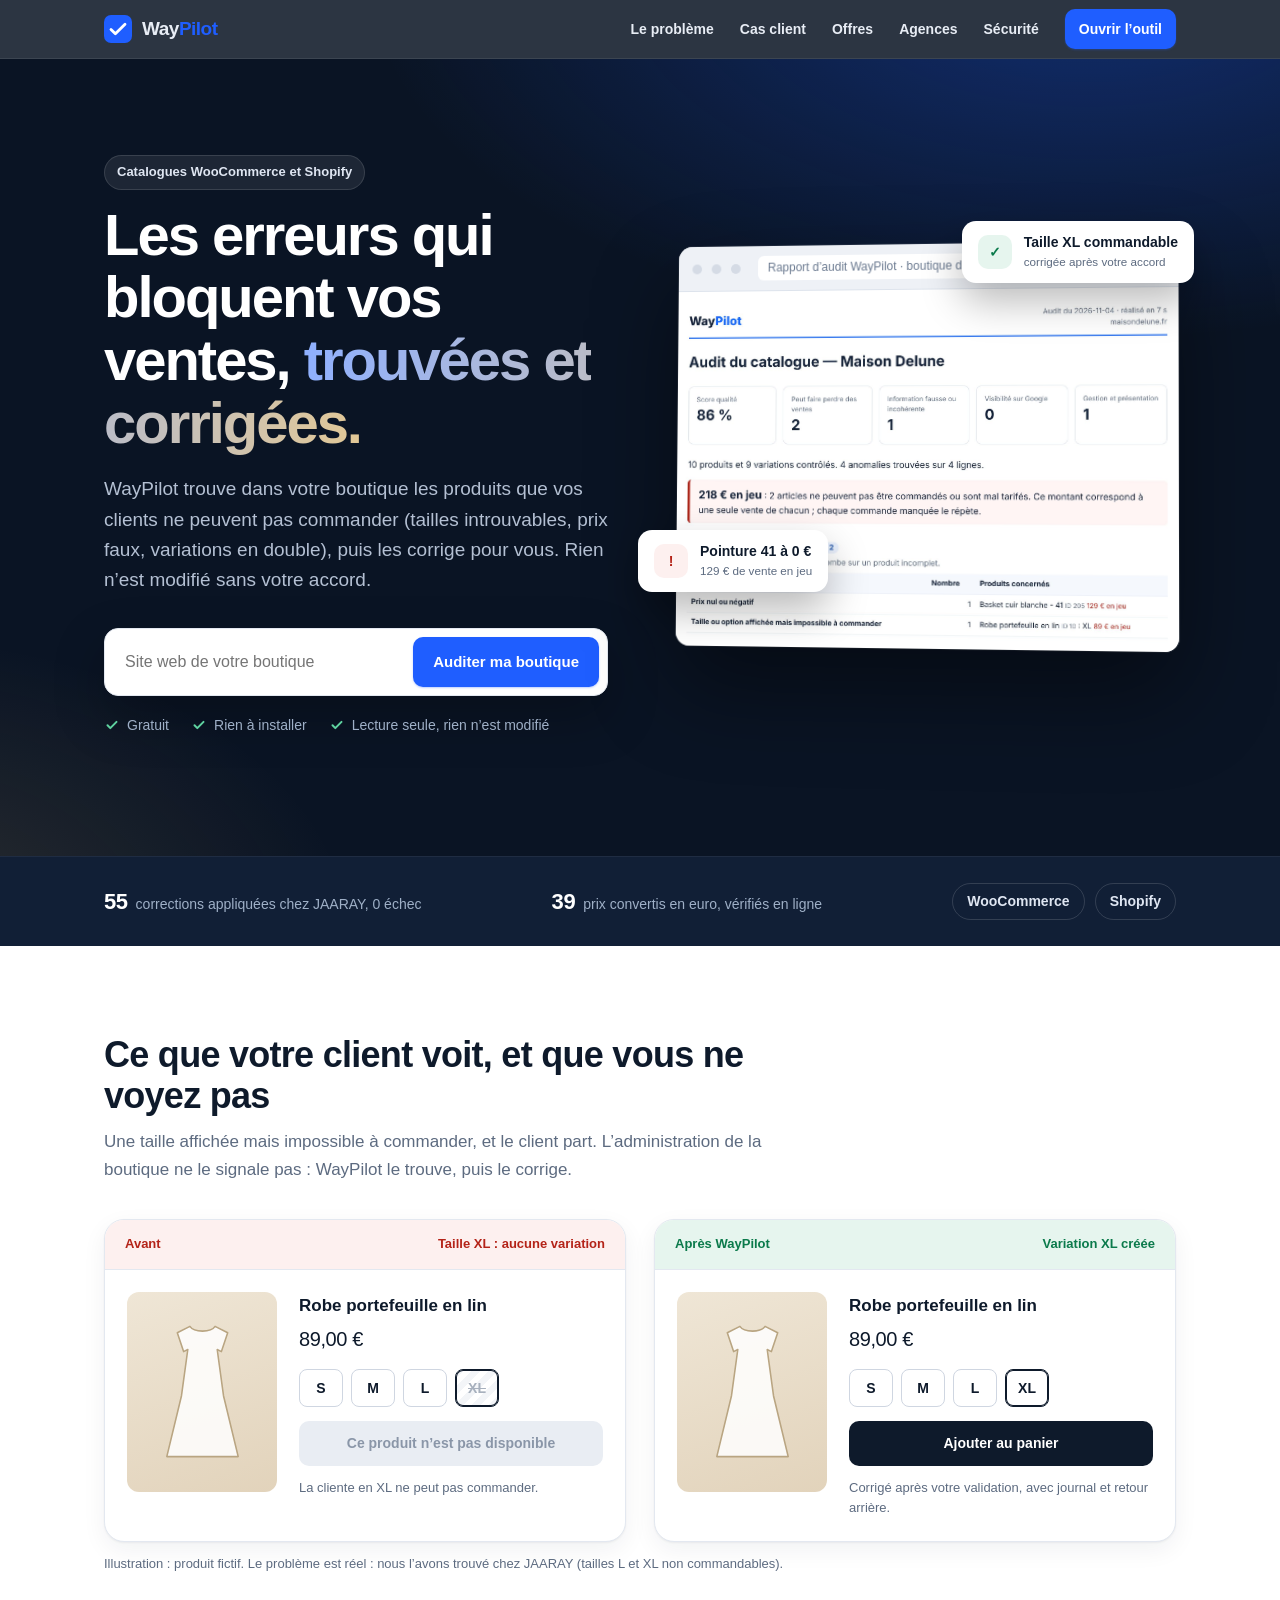
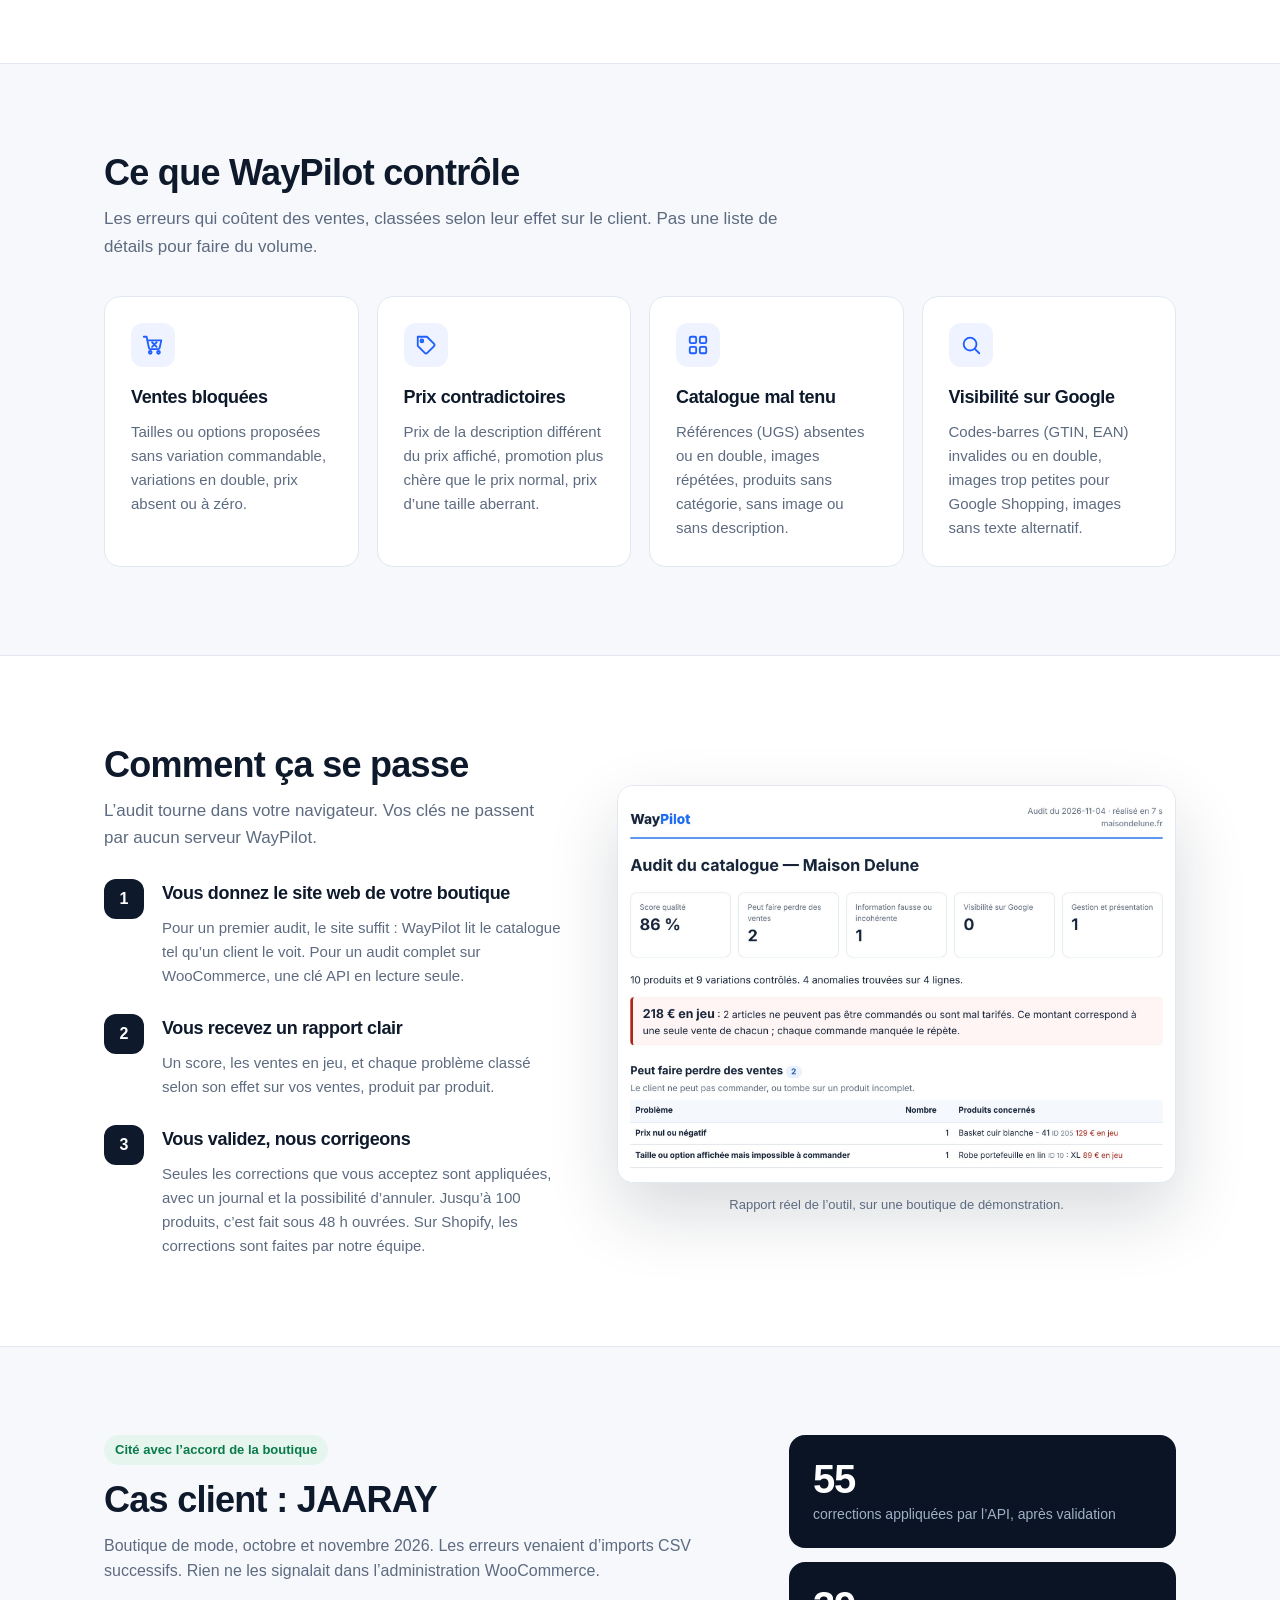
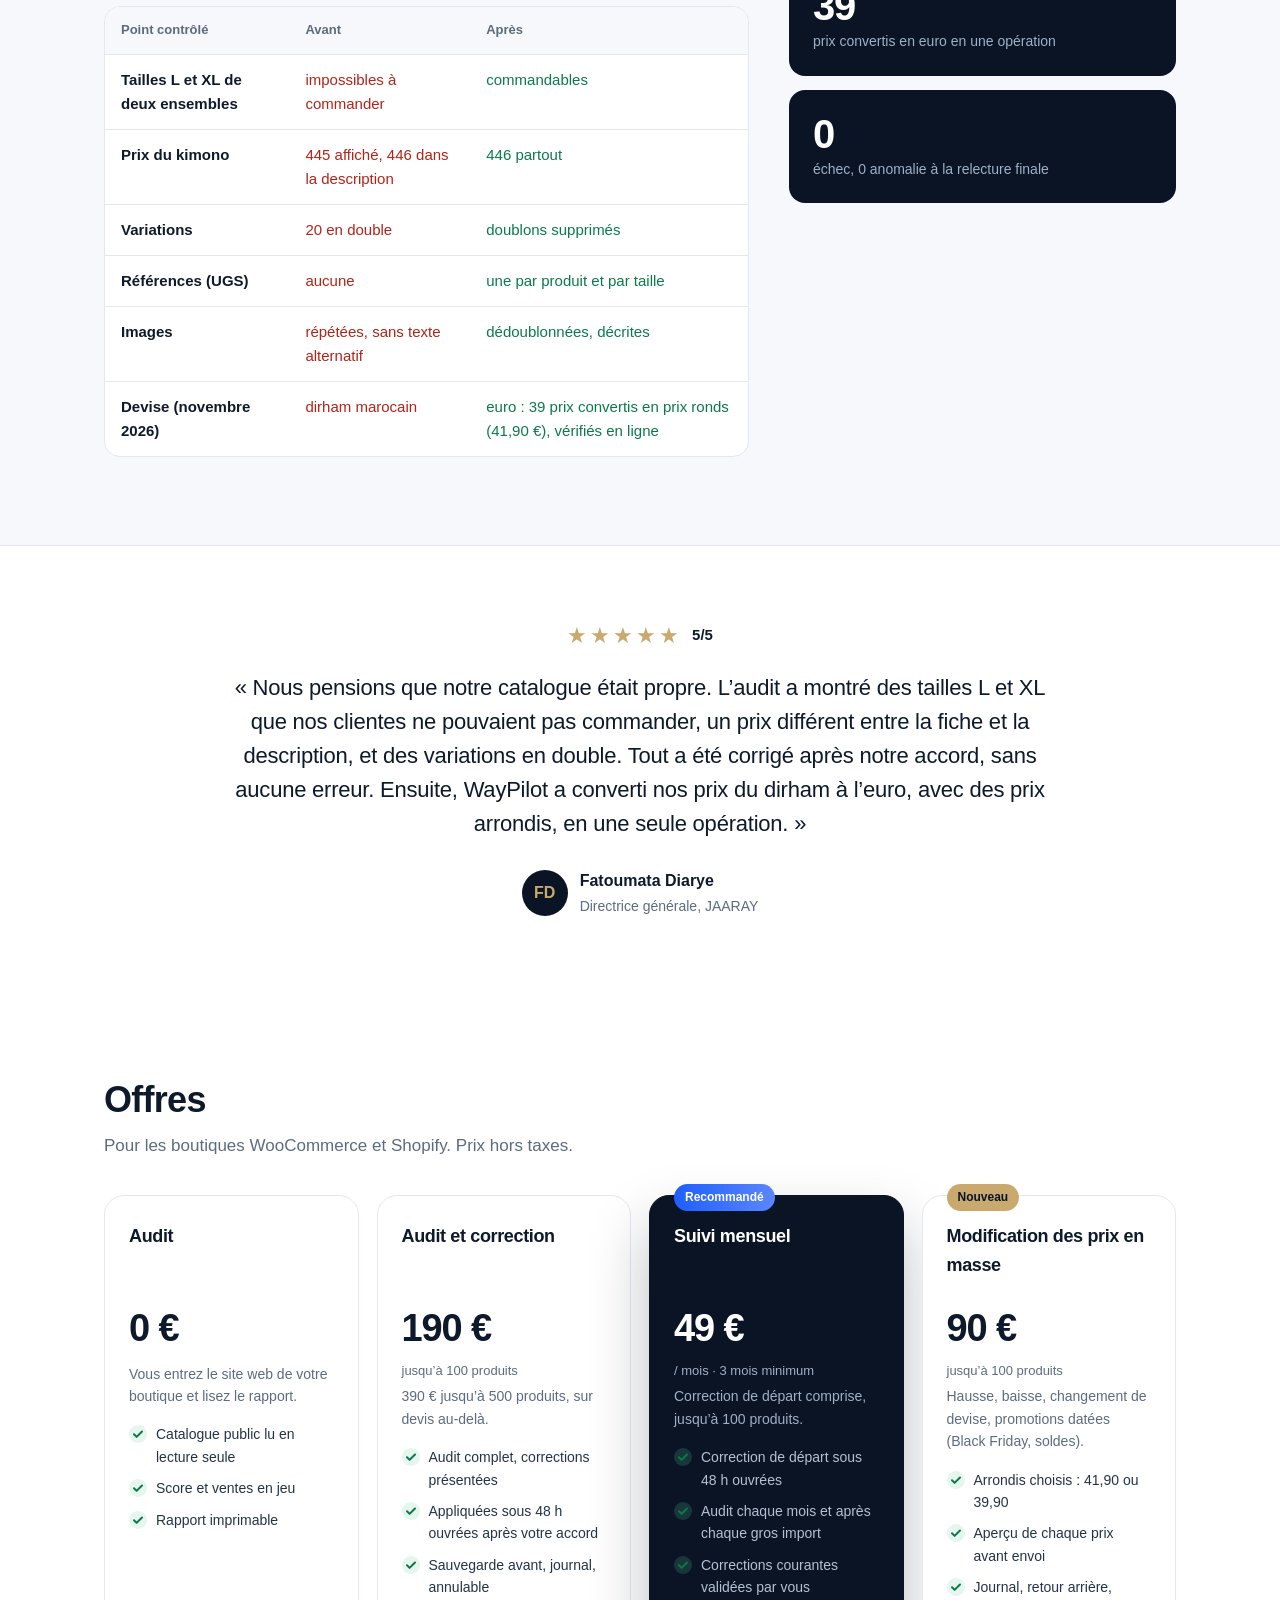
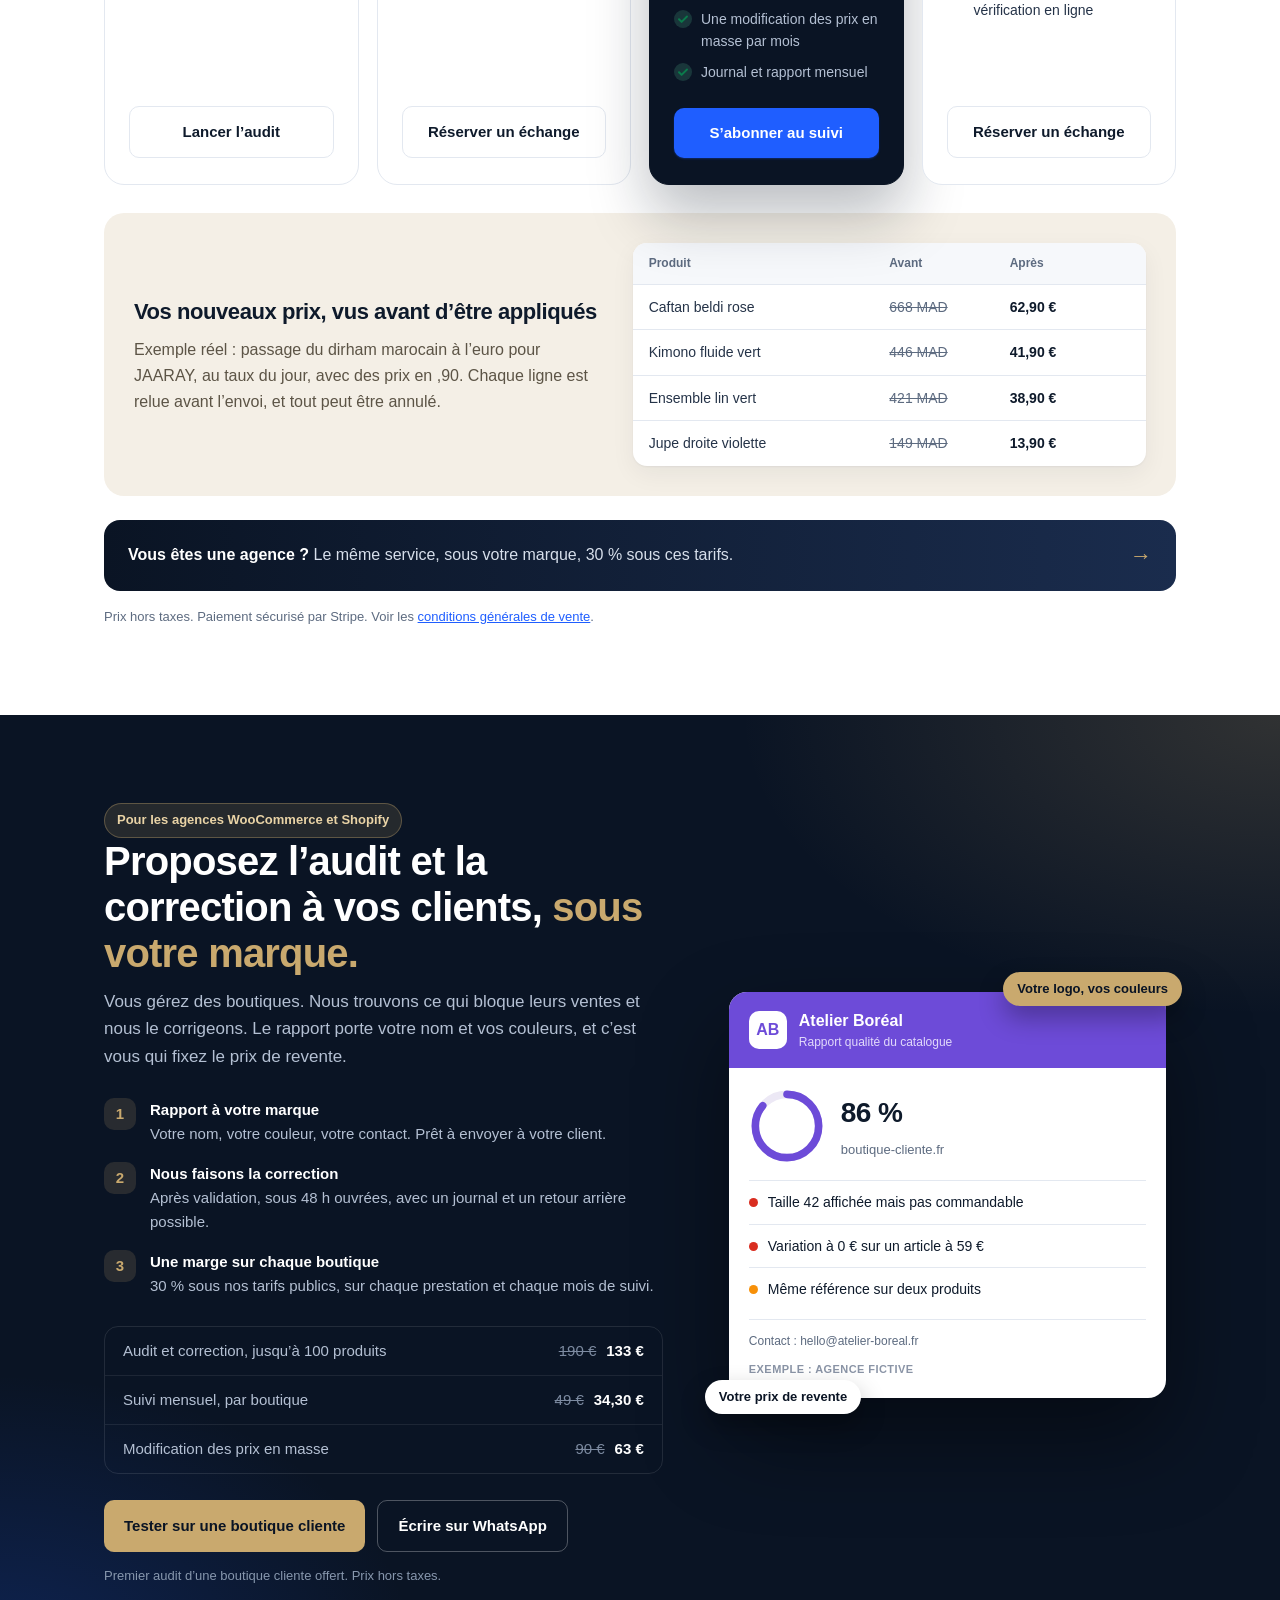
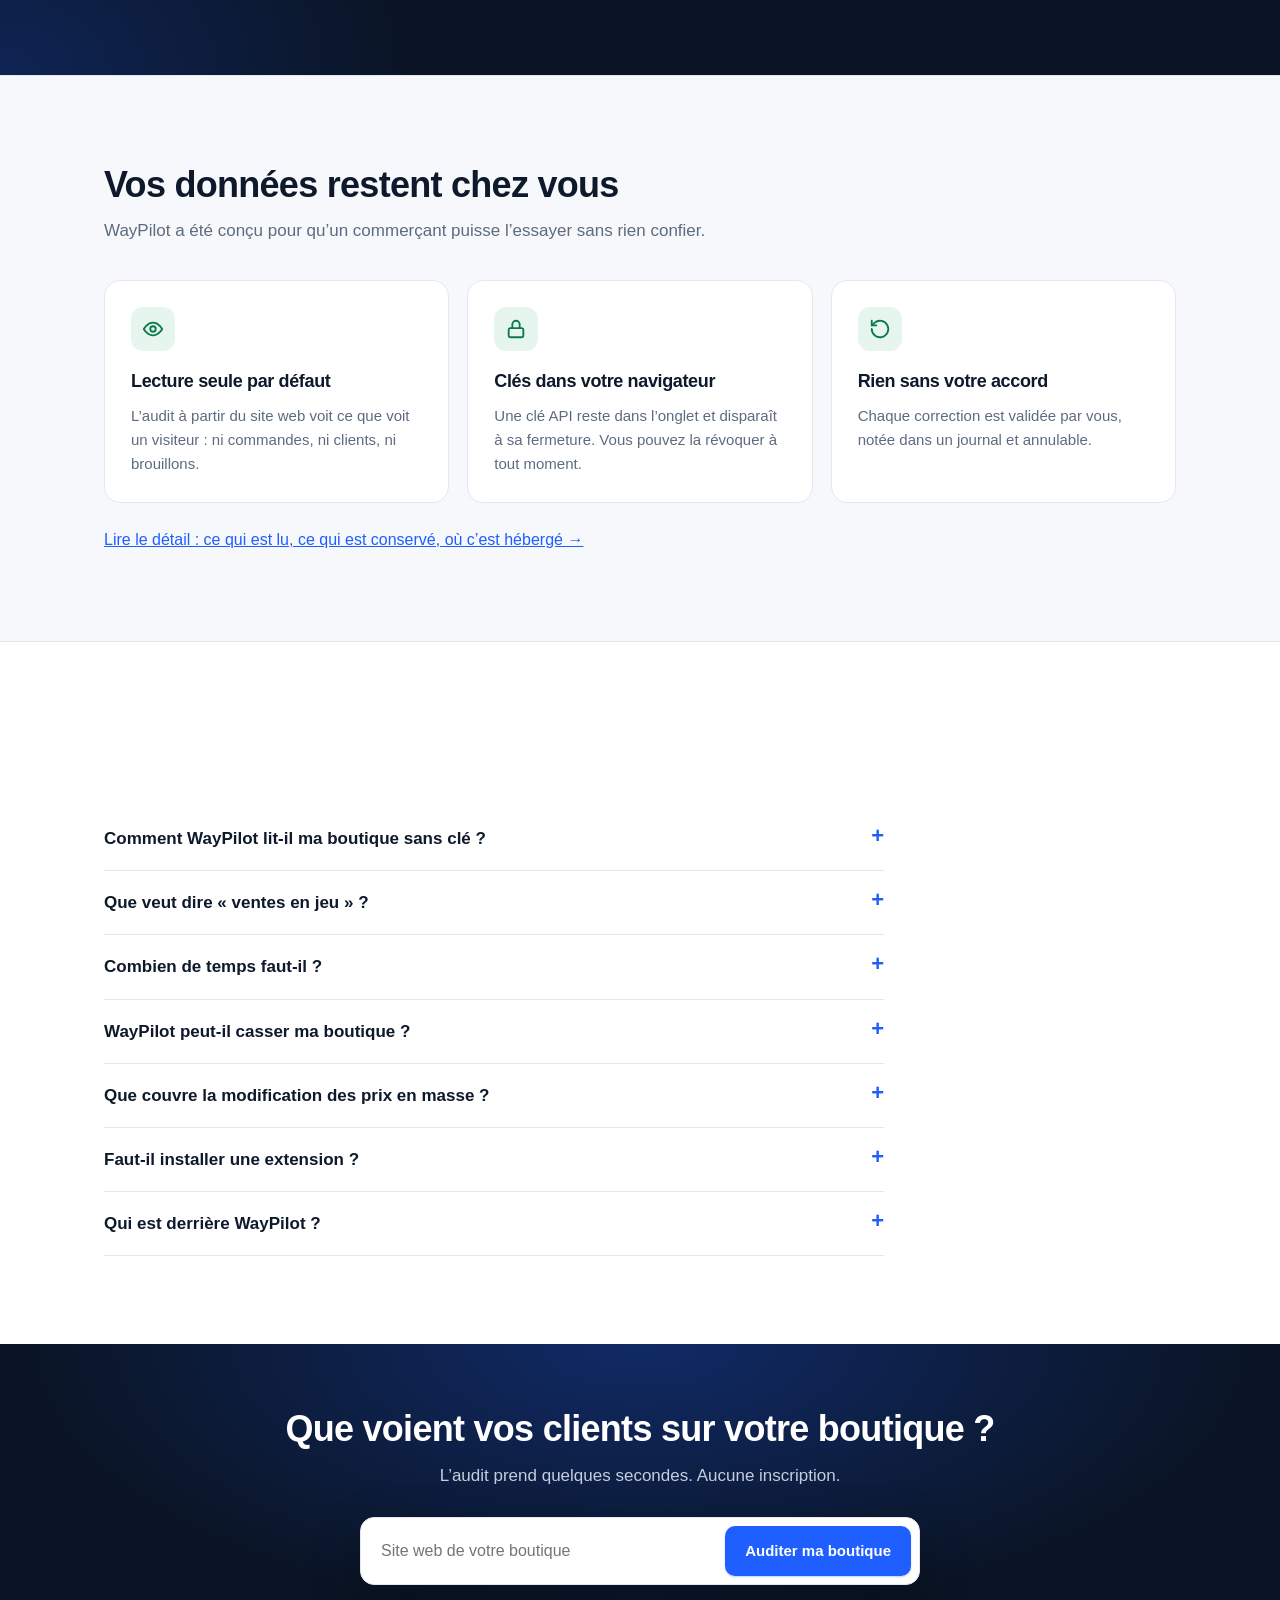
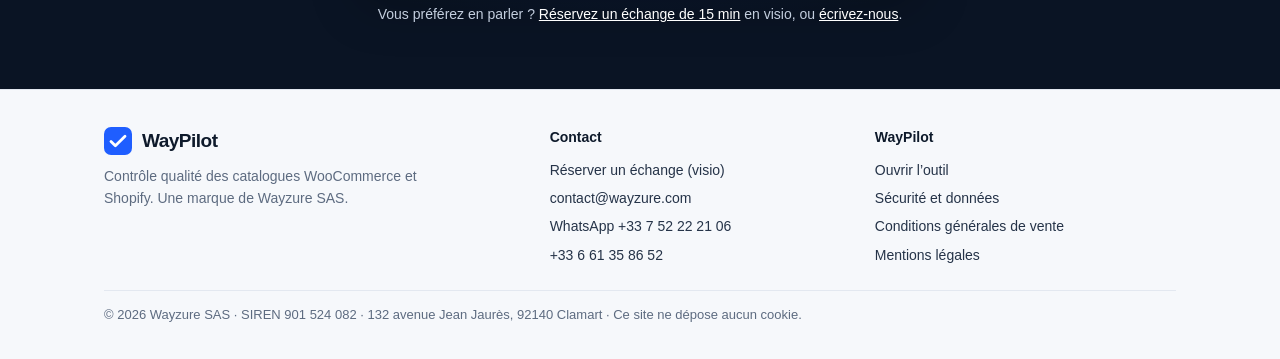
==== commit ac40da25: "Accueil : « Modification des prix en masse » au lieu de « Prix en masse », titres d'offres alignés C" ====
--- a/index.html
+++ b/index.html
@@ -119,6 +119,7 @@
     .offer li::before { content:""; flex:none; width:18px; height:18px; margin-top:2px; border-radius:50%; background:var(--green-soft) url("data:image/svg+xml,%3Csvg xmlns='http://www.w3.org/2000/svg' viewBox='0 0 18 18'%3E%3Cpath d='M5 9.3l2.6 2.6L13 6.5' stroke='%230b7a4b' stroke-width='2' fill='none' stroke-linecap='round' stroke-linejoin='round'/%3E%3C/svg%3E") center/18px no-repeat; }
     .offer.featured li::before { background-color:rgba(95,211,160,.18); }
     .offer .btn { margin-top:auto; }
+    @media (min-width:1061px) { .offer h3 { min-height:3.2em; } }
     .agency { display:flex; align-items:center; justify-content:space-between; gap:20px; flex-wrap:wrap; margin-top:24px; background:#fff; border:1px solid var(--line); border-radius:16px; padding:20px 24px; }
     .agency p { margin:0; } .agency b { color:var(--ink); }
     .fineprint { font-size:13px; color:var(--muted); margin:16px 0 0; }
@@ -466,12 +467,12 @@
           <h3>Suivi mensuel</h3>
           <div class="price"><b>49 €</b> <small>/ mois · 3 mois minimum</small></div>
           <p class="desc">Correction de départ comprise, jusqu’à 100 produits.</p>
-          <ul><li>Correction de départ sous 48 h ouvrées</li><li>Audit chaque mois et après chaque gros import</li><li>Corrections courantes validées par vous</li><li>Un changement de prix en masse par mois</li><li>Journal et rapport mensuel</li></ul>
+          <ul><li>Correction de départ sous 48 h ouvrées</li><li>Audit chaque mois et après chaque gros import</li><li>Corrections courantes validées par vous</li><li>Une modification des prix en masse par mois</li><li>Journal et rapport mensuel</li></ul>
           <a class="btn btn-primary" href="https://buy.stripe.com/bJe9AT7hc0u8bAQc5N2go02" rel="noopener">S’abonner au suivi</a>
         </div>
         <div class="offer">
           <span class="badge new">Nouveau</span>
-          <h3>Prix en masse</h3>
+          <h3>Modification des prix en masse</h3>
           <div class="price"><b>90 €</b> <small>jusqu’à 100 produits</small></div>
           <p class="desc">Hausse, baisse, changement de devise, promotions datées (Black Friday, soldes).</p>
           <ul><li>Arrondis choisis : 41,90 ou 39,90</li><li>Aperçu de chaque prix avant envoi</li><li>Journal, retour arrière, vérification en ligne</li></ul>
@@ -512,7 +513,7 @@
         <div class="ag-prices" role="table" aria-label="Tarifs agences">
           <div role="row"><span role="cell">Audit et correction, jusqu’à 100 produits</span><span role="cell"><s>190 €</s><b>133 €</b></span></div>
           <div role="row"><span role="cell">Suivi mensuel, par boutique</span><span role="cell"><s>49 €</s><b>34,30 €</b></span></div>
-          <div role="row"><span role="cell">Changement de prix en masse</span><span role="cell"><s>90 €</s><b>63 €</b></span></div>
+          <div role="row"><span role="cell">Modification des prix en masse</span><span role="cell"><s>90 €</s><b>63 €</b></span></div>
         </div>
         <div class="ag-cta">
           <a class="btn btn-gold" href="https://cal.com/waypilot" target="_blank" rel="noopener">Tester sur une boutique cliente</a>
@@ -587,7 +588,7 @@
           <p>En lecture seule, non. En mode correction, rien n’est envoyé sans votre validation, et chaque envoi est noté dans un journal et peut être annulé. Les suppressions de doublons sont définitives : nous faisons une sauvegarde avant.</p>
         </details>
         <details>
-          <summary>Que couvre le changement de prix en masse ?</summary>
+          <summary>Que couvre la modification des prix en masse ?</summary>
           <p>Les prix normaux et promotionnels des produits et de leurs variations : hausse, baisse, conversion de devise, ou promotion en % avec date de début et de fin (WooCommerce remet les prix normaux seul à la fin). Les prix écrits à la main dans les descriptions, les frais de livraison, les codes promo et les réglages d’extensions (multi-devises par exemple) sont vérifiés avec vous et traités à part si besoin.</p>
         </details>
         <details>
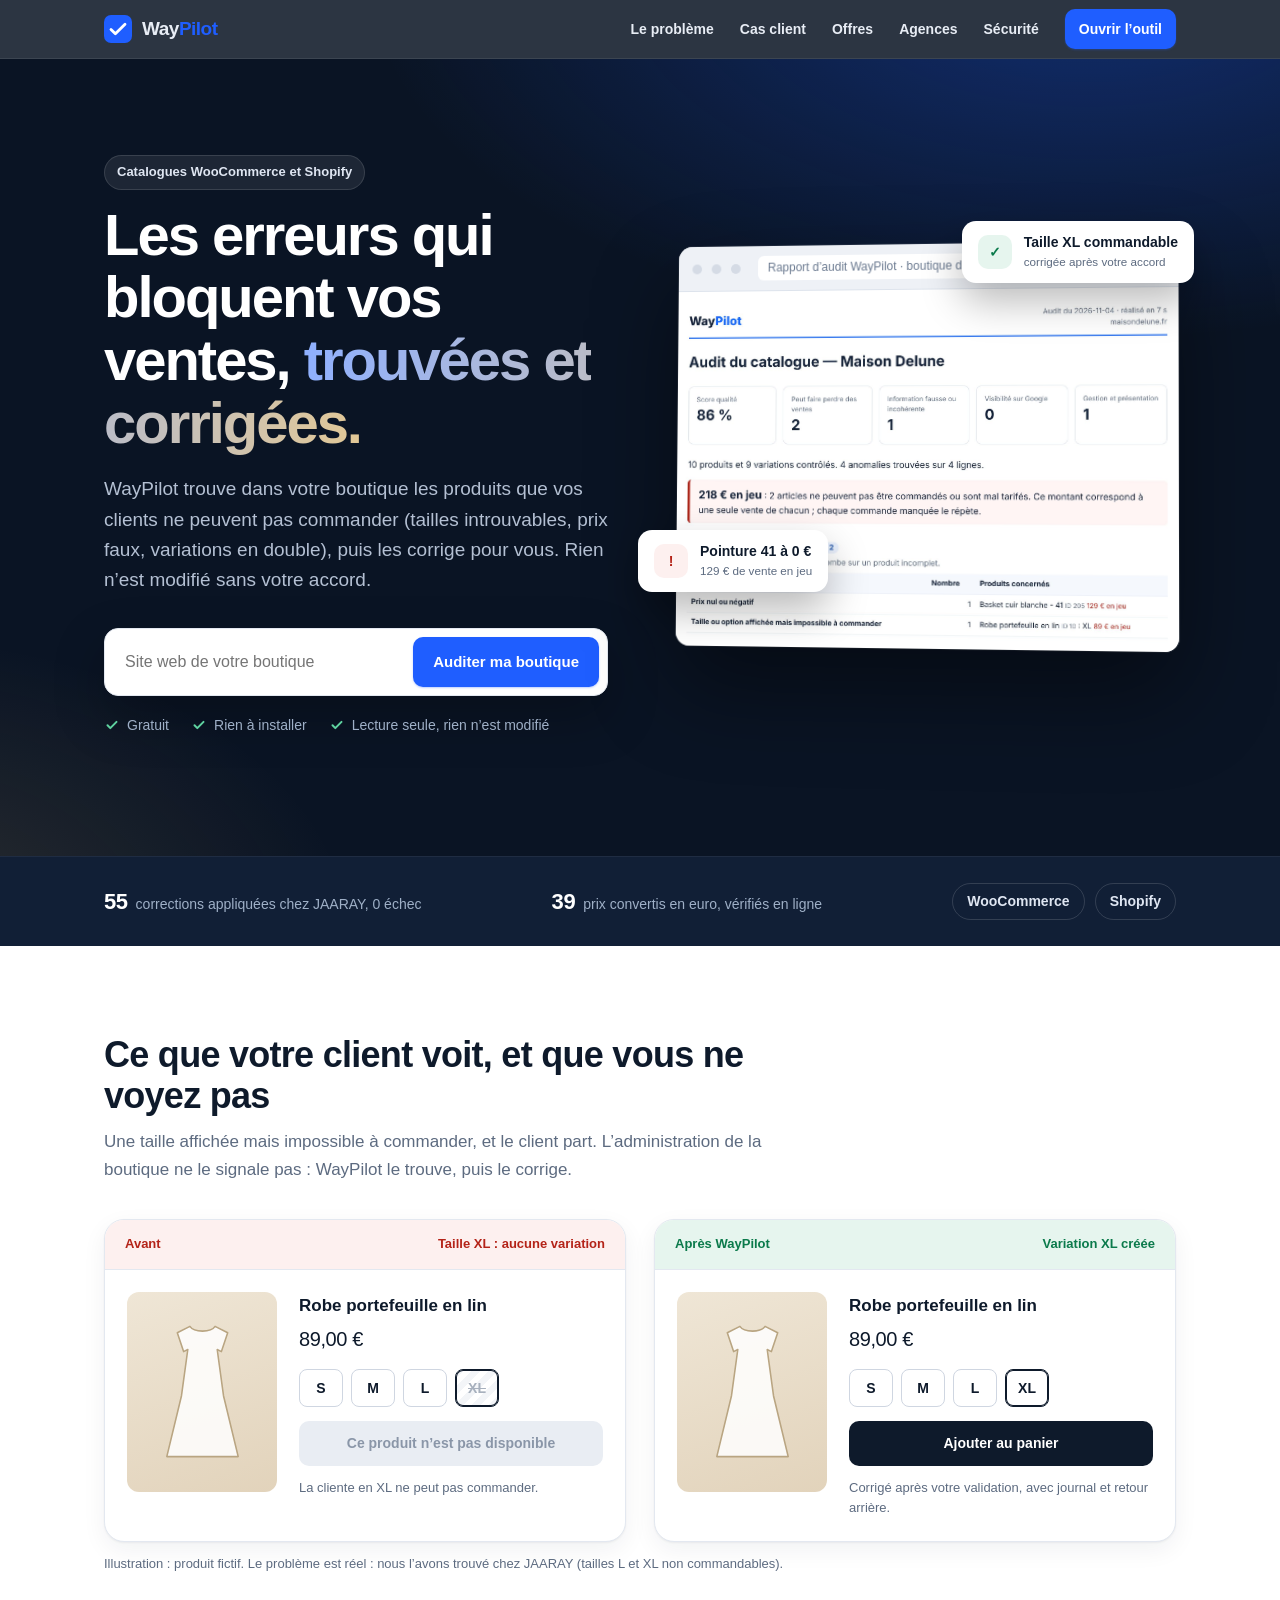
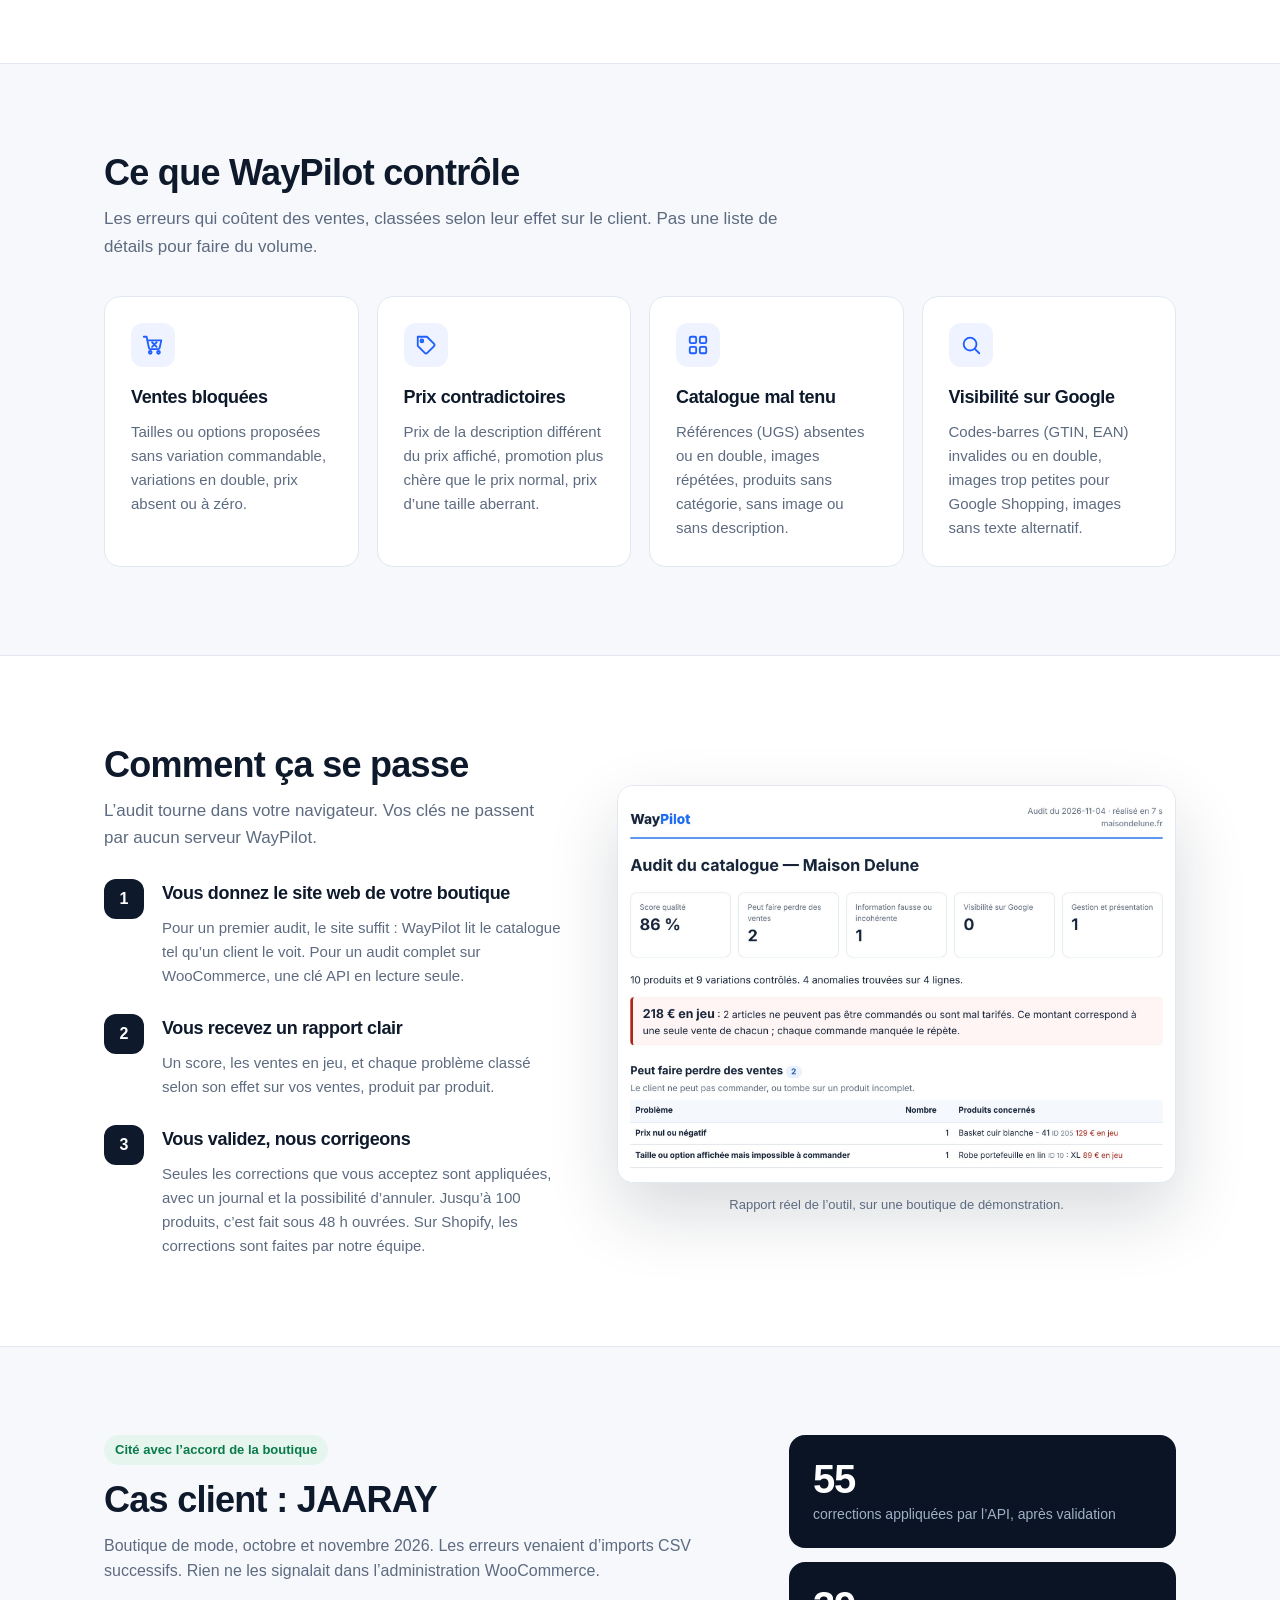
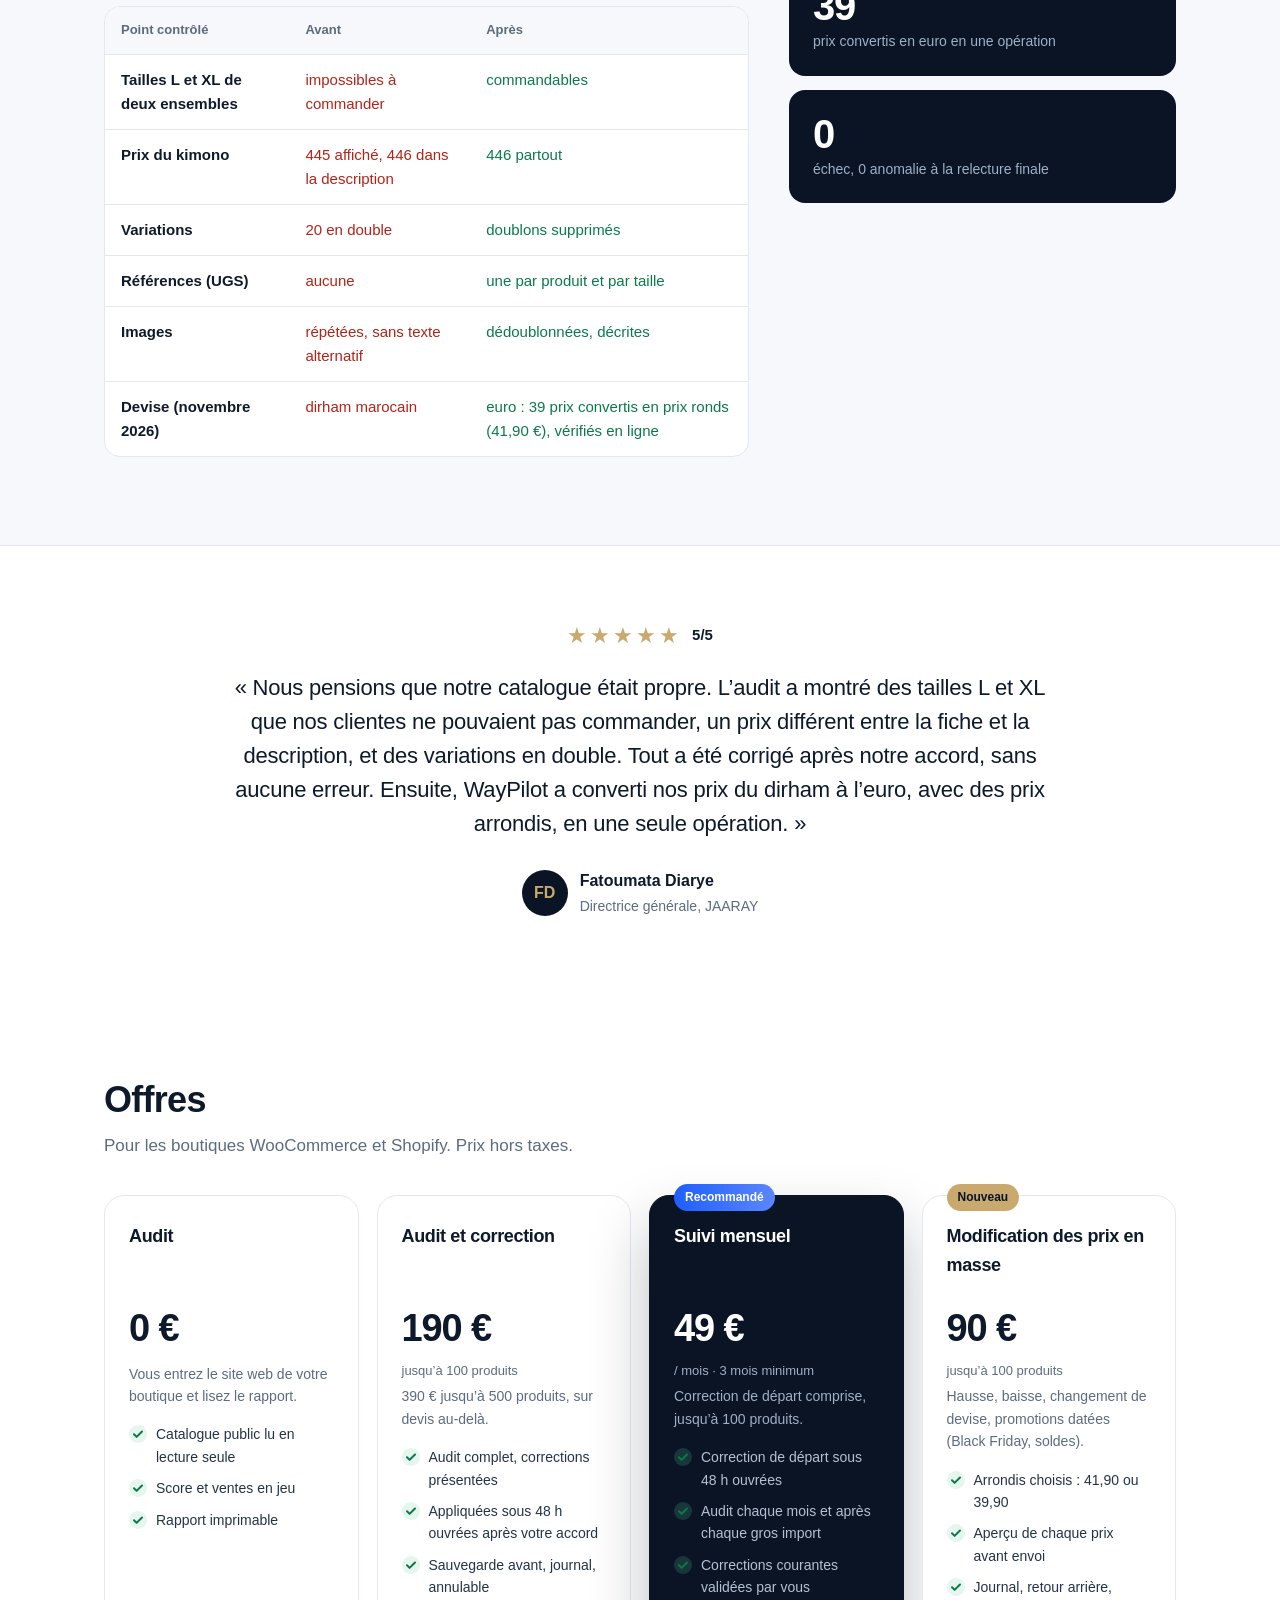
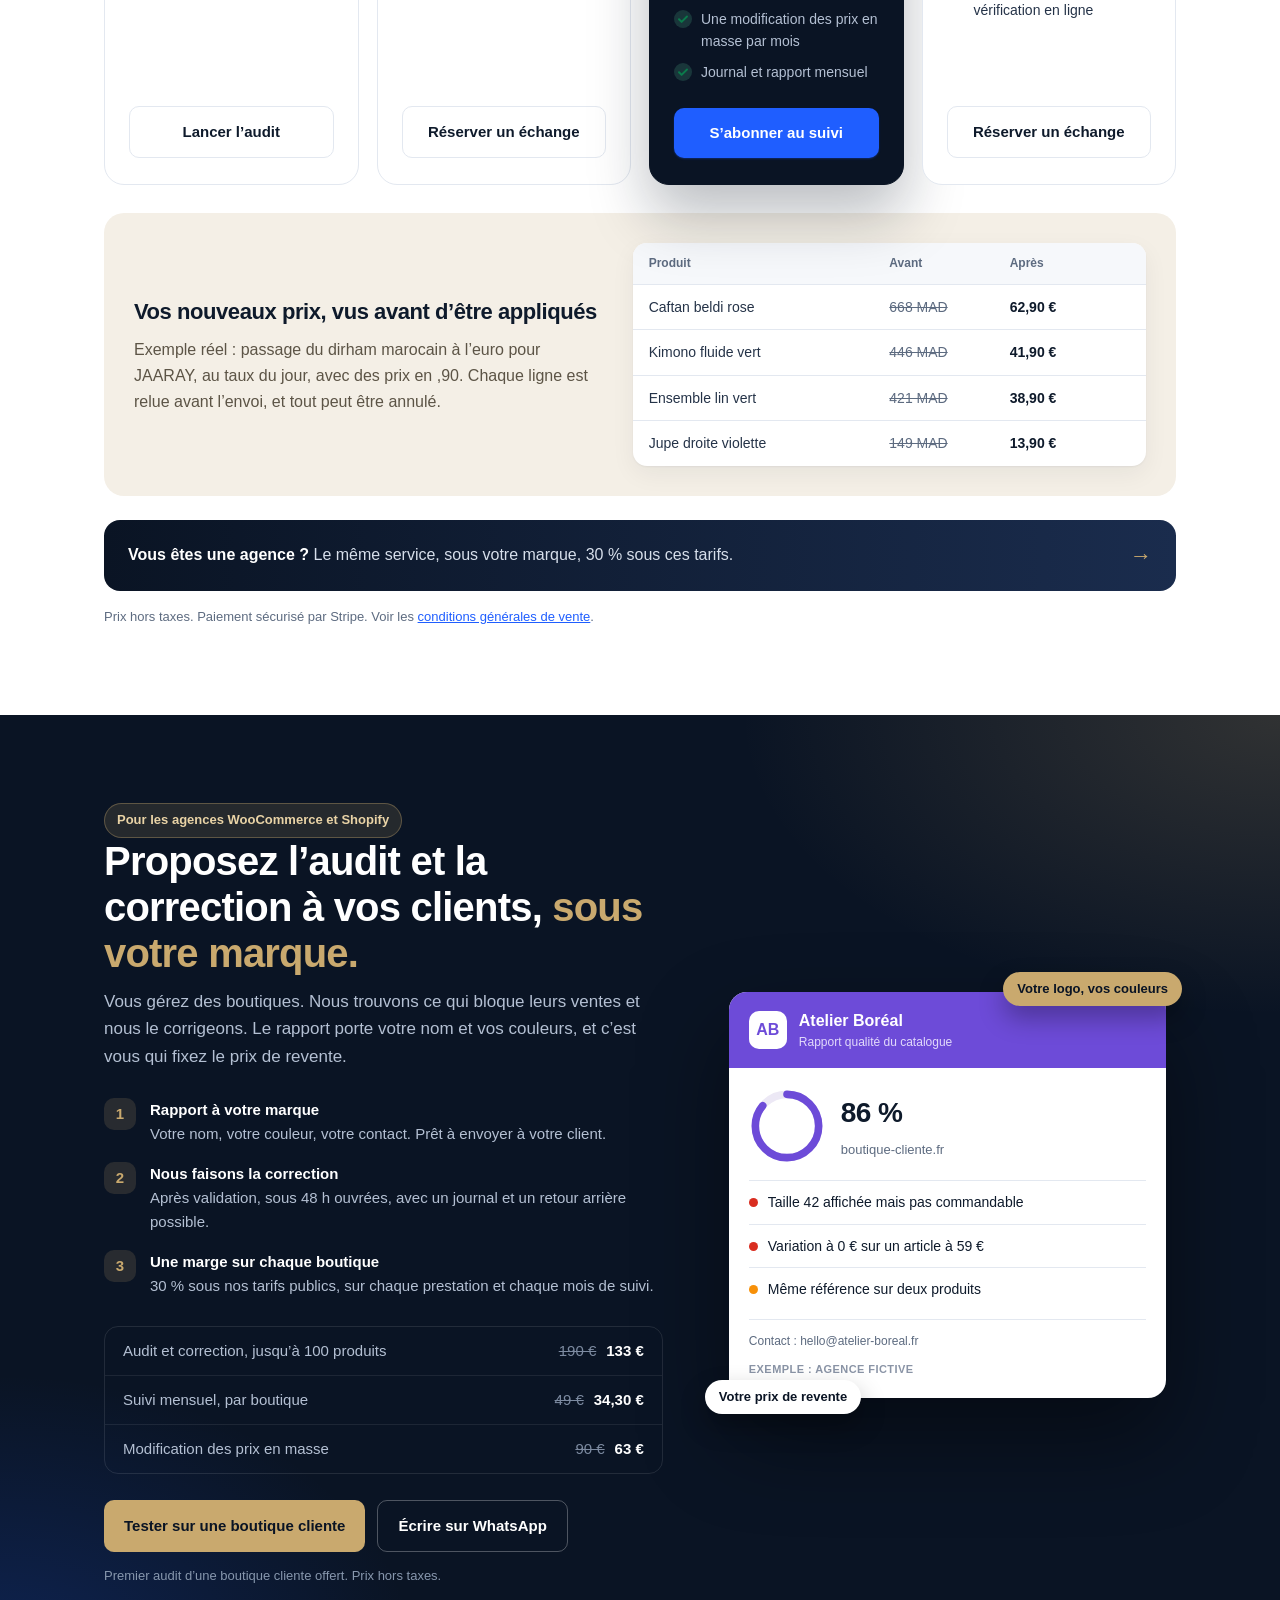
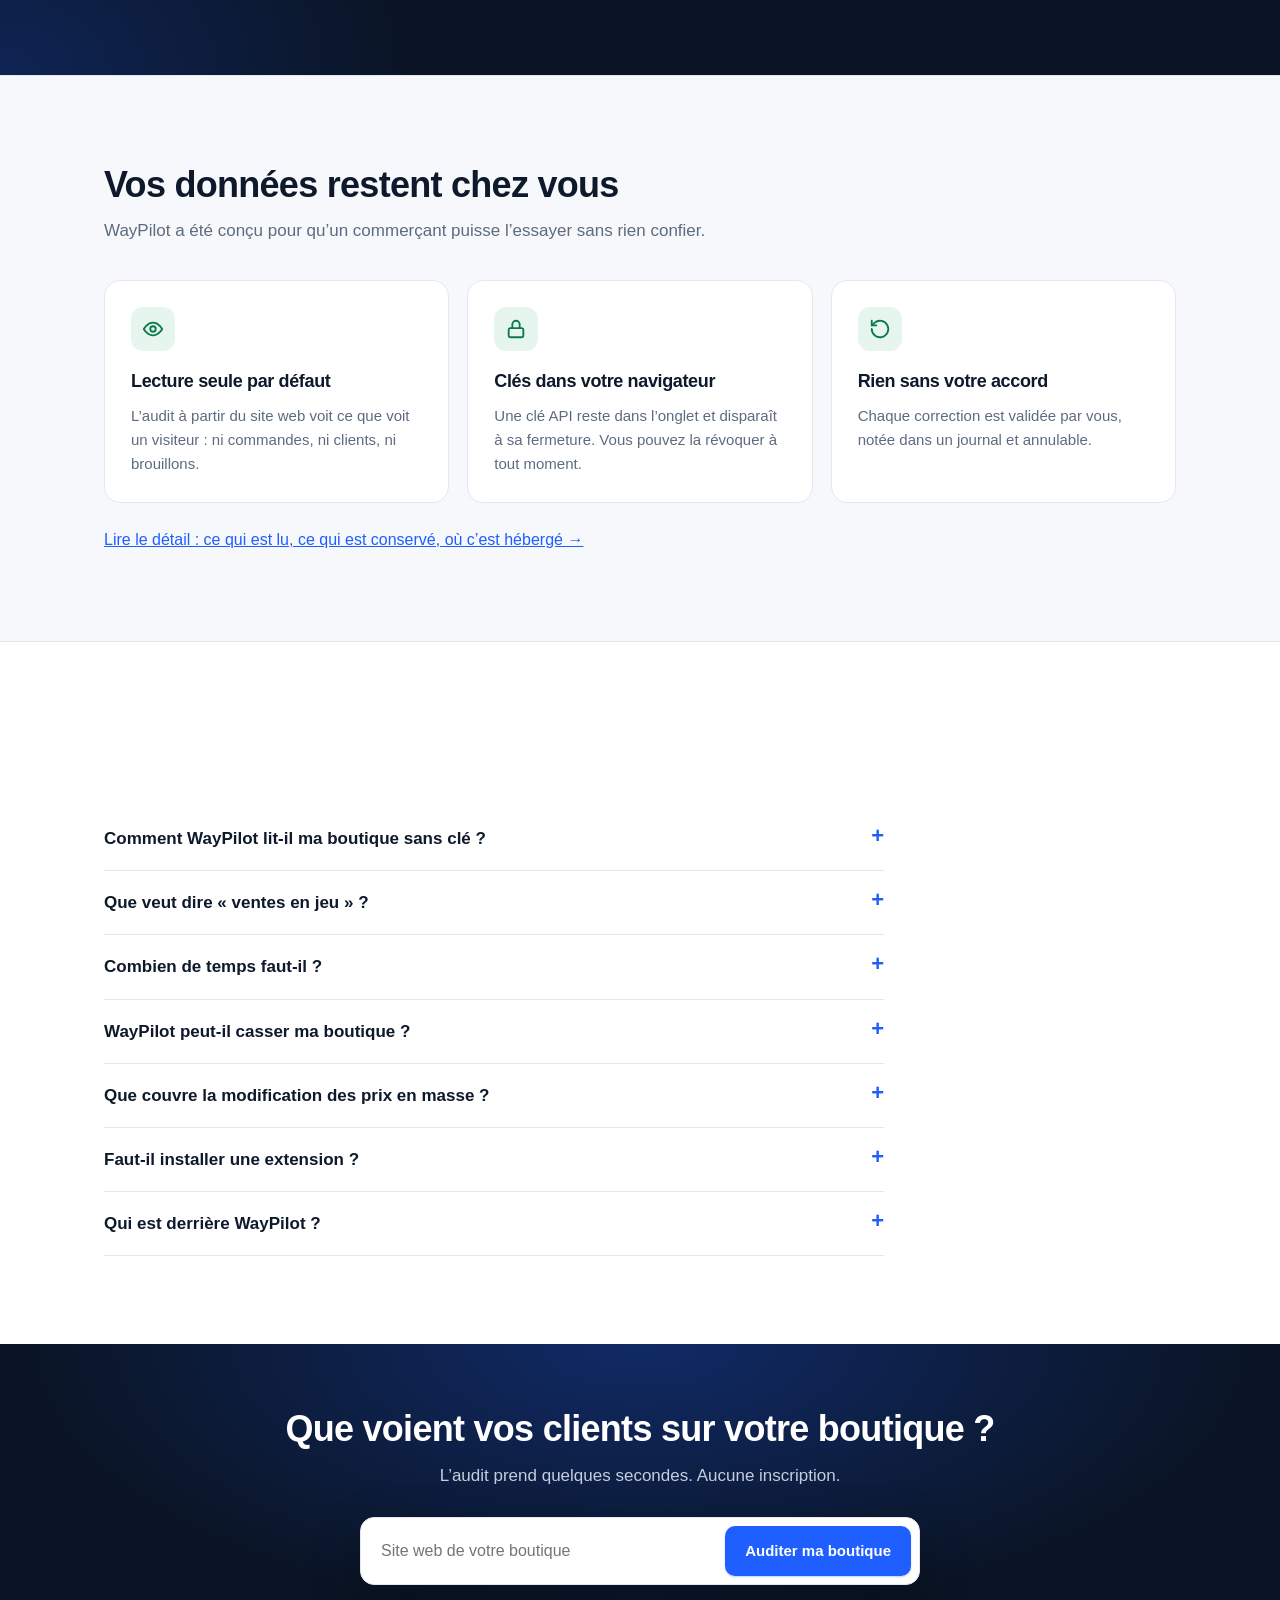
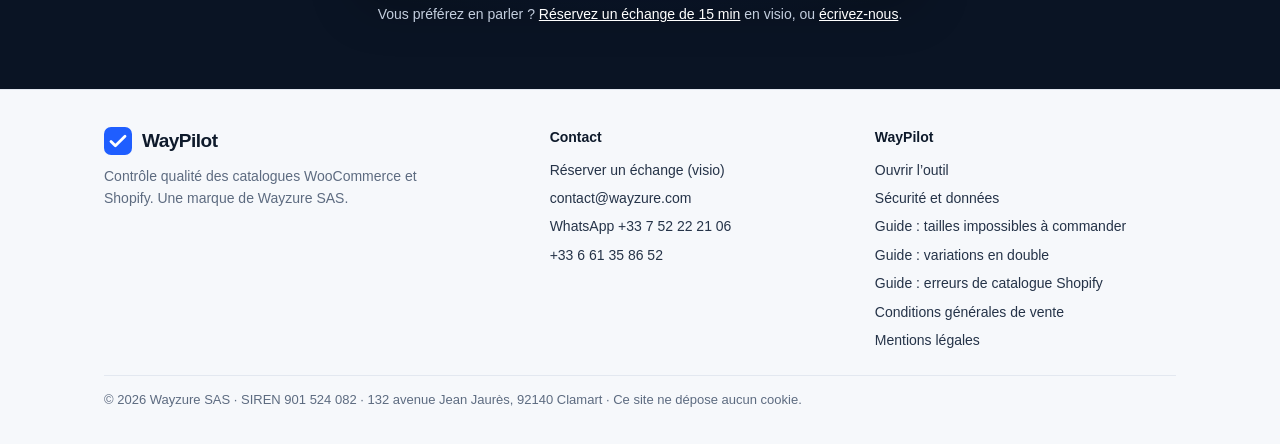
==== commit 20a7a672: "Trois guides pour Google : tailles impossibles à commander (WooCommerce), variations en double (WooC" ====
--- a/index.html
+++ b/index.html
@@ -3,13 +3,62 @@
 <head>
   <meta charset="utf-8">
   <meta name="viewport" content="width=device-width, initial-scale=1">
-  <title>WayPilot — les erreurs qui bloquent vos ventes, trouvées et corrigées</title>
-  <meta name="description" content="WayPilot trouve dans votre boutique WooCommerce ou Shopify les produits que vos clients ne peuvent pas commander (tailles introuvables, prix faux, variations en double), puis les corrige pour vous. Rien n’est modifié sans votre accord. Audit gratuit.">
-  <meta property="og:title" content="WayPilot — les erreurs qui bloquent vos ventes, trouvées et corrigées">
+  <title>WayPilot — Audit et correction de catalogue WooCommerce et Shopify</title>
+  <meta name="description" content="Audit gratuit de votre boutique WooCommerce ou Shopify : tailles impossibles à commander, prix faux, variations en double. WayPilot les trouve et les corrige avec votre accord.">
+  <link rel="canonical" href="https://waypilot.wayzure.com/">
+  <meta property="og:site_name" content="WayPilot">
+  <meta property="og:locale" content="fr_FR">
+  <meta property="og:url" content="https://waypilot.wayzure.com/">
+  <meta property="og:title" content="WayPilot — Audit et correction de catalogue WooCommerce et Shopify">
   <meta property="og:description" content="Tailles impossibles à commander, prix faux, variations en double : l’audit gratuit trouve ce qui bloque vos ventes.">
   <meta property="og:type" content="website">
+  <meta property="og:image" content="https://waypilot.wayzure.com/assets/partage.jpg">
+  <meta property="og:image:width" content="1200">
+  <meta property="og:image:height" content="630">
+  <meta property="og:image:alt" content="WayPilot : les erreurs qui bloquent vos ventes, trouvées et corrigées. Audit gratuit WooCommerce et Shopify.">
+  <meta name="twitter:card" content="summary_large_image">
+  <script type="application/ld+json">
+  {
+    "@context": "https://schema.org",
+    "@graph": [
+      {
+        "@type": "WebSite",
+        "@id": "https://waypilot.wayzure.com/#site",
+        "url": "https://waypilot.wayzure.com/",
+        "name": "WayPilot",
+        "inLanguage": "fr-FR",
+        "publisher": { "@id": "https://waypilot.wayzure.com/#org" }
+      },
+      {
+        "@type": "Organization",
+        "@id": "https://waypilot.wayzure.com/#org",
+        "name": "WayPilot",
+        "url": "https://waypilot.wayzure.com/",
+        "logo": "https://waypilot.wayzure.com/assets/icone-192.png",
+        "email": "contact@wayzure.com",
+        "telephone": "+33661358652",
+        "description": "Audit et correction des catalogues WooCommerce et Shopify : produits impossibles à commander, prix faux, variations en double.",
+        "parentOrganization": {
+          "@type": "Organization",
+          "name": "Wayzure SAS",
+          "legalName": "Wayzure SAS",
+          "identifier": "SIREN 901 524 082",
+          "address": {
+            "@type": "PostalAddress",
+            "streetAddress": "132 avenue Jean Jaurès",
+            "postalCode": "92140",
+            "addressLocality": "Clamart",
+            "addressCountry": "FR"
+          }
+        }
+      }
+    ]
+  }
+  </script>
   <meta name="theme-color" content="#0e1a2b">
-  <link rel="icon" href="data:image/svg+xml,%3Csvg xmlns='http://www.w3.org/2000/svg' viewBox='0 0 32 32'%3E%3Crect width='32' height='32' rx='8' fill='%231f5eff'/%3E%3Cpath d='M8 16.5l5 5 11-11' stroke='%23fff' stroke-width='3.2' fill='none' stroke-linecap='round' stroke-linejoin='round'/%3E%3C/svg%3E">
+  <link rel="icon" href="favicon.ico" sizes="48x48">
+  <link rel="icon" href="assets/icone-192.png" type="image/png" sizes="192x192">
+  <link rel="apple-touch-icon" href="assets/apple-touch-icon.png">
   <link rel="stylesheet" href="site.css">
   <style>
     /* Accueil — version « premium » : héros sombre, vraies images du rapport, maquettes produit. */
@@ -260,6 +309,52 @@
     .anim .reveal.in.offer:hover, .anim .reveal.in.pcard:hover, .anim .reveal.in.result:hover { transform:translateY(-5px); transition-delay:0s; }
     .anim .wl .ring { stroke-dashoffset:314; transition:stroke-dashoffset 1.4s .3s ease; }
     .anim .wl.in .ring { stroke-dashoffset:44; }
+    /* Téléphone et tablette */
+    .site-header { --menu-bg:#0d1a2e; }
+    .site-header .nav-toggle { color:#fff; border-color:rgba(255,255,255,.2); }
+    @media (max-width:860px) {
+      .site-header .site-nav { border-bottom-color:rgba(255,255,255,.08); box-shadow:0 24px 50px rgba(0,0,0,.35); }
+      .site-header .site-nav a:not(.btn) { border-bottom-color:rgba(255,255,255,.08); }
+      .pb { grid-template-columns:1fr 1fr; gap:18px; }
+      .pbody { grid-template-columns:1fr; }
+      .photo { aspect-ratio:4/3; }
+      .photo svg { width:auto; height:80%; }
+      .results { grid-template-columns:repeat(3,1fr); }
+      .trust { grid-template-columns:1fr; }
+    }
+    @media (min-width:561px) and (max-width:960px) {
+      .hero .shot { max-width:640px; }
+      .features { gap:14px; }
+    }
+    @media (max-width:560px) {
+      .hero h1 { font-size:34px; }
+      .float.f2 { display:none; }
+      .float.f1 { left:8px; bottom:-22px; }
+      .pb { grid-template-columns:1fr; }
+      .pbody { grid-template-columns:110px 1fr; }
+      .photo { aspect-ratio:3/4; }
+      .photo svg { width:70%; height:auto; }
+      .feature { display:grid; grid-template-columns:44px 1fr; gap:4px 14px; padding:18px; }
+      .feature .ico { grid-row:span 2; margin:0; }
+      .feature h3 { margin:2px 0 0; font-size:17px; }
+      .ba { font-size:14px; }
+      .ba thead { display:none; }
+      .ba, .ba tbody { display:block; }
+      .ba tr { display:grid; grid-template-columns:1fr 1fr; border-bottom:1px solid var(--line); }
+      .ba tr:last-child { border-bottom:0; }
+      .ba td { border:0; padding:10px 14px; }
+      .ba td:first-child { grid-column:1 / -1; padding-bottom:0; }
+      .ba td.before::before { content:"Avant"; display:block; font-size:11px; font-weight:700; color:var(--muted); text-transform:uppercase; letter-spacing:.04em; }
+      .ba td.after::before { content:"Après"; display:block; font-size:11px; font-weight:700; color:var(--muted); text-transform:uppercase; letter-spacing:.04em; }
+      .results { gap:10px; }
+      .result { padding:16px 14px; }
+      .result strong { font-size:30px; }
+      .result span { font-size:12px; line-height:1.4; display:block; }
+      .proof .wrap { gap:10px 20px; }
+      .avis { padding:56px 0; }
+      .testi blockquote { font-size:17px; }
+      .agency-link { font-size:15px; }
+    }
     @media (prefers-reduced-motion:reduce) { .feature, .offer, .pcard, .result, .browser, .wl { transition:none; } }
   </style>
 </head>
@@ -267,7 +362,8 @@
 <header class="site-header">
   <div class="wrap">
     <a class="logo" href="./"><svg viewBox="0 0 32 32" aria-hidden="true"><rect width="32" height="32" rx="8" fill="#1f5eff"/><path d="M8 16.5l5 5 11-11" stroke="#fff" stroke-width="3.2" fill="none" stroke-linecap="round" stroke-linejoin="round"/></svg><span class="wm">Way<em>Pilot</em></span></a>
-    <nav class="site-nav">
+    <button class="nav-toggle" type="button" aria-label="Ouvrir le menu" aria-expanded="false" aria-controls="menu"><span></span><span></span><span></span></button>
+    <nav class="site-nav" id="menu">
       <a href="#probleme">Le problème</a>
       <a href="#cas">Cas client</a>
       <a href="#offres">Offres</a>
@@ -639,6 +735,9 @@
         <ul>
           <li><a href="app.html">Ouvrir l’outil</a></li>
           <li><a href="securite.html">Sécurité et données</a></li>
+          <li><a href="guide-tailles-woocommerce.html">Guide : tailles impossibles à commander</a></li>
+          <li><a href="guide-variations-double-woocommerce.html">Guide : variations en double</a></li>
+          <li><a href="guide-erreurs-catalogue-shopify.html">Guide : erreurs de catalogue Shopify</a></li>
           <li><a href="cgv.html">Conditions générales de vente</a></li>
           <li><a href="mentions-legales.html">Mentions légales</a></li>
         </ul>
@@ -683,5 +782,16 @@
   document.querySelectorAll(".reveal, .proof").forEach(function (el) { io.observe(el); });
 })();
 </script>
+<script>
+/* Menu du téléphone et de la tablette */
+(function () {
+  var h = document.querySelector(".site-header"), b = h && h.querySelector(".nav-toggle");
+  if (!b) return;
+  function set(open) { h.classList.toggle("open", open); b.setAttribute("aria-expanded", open ? "true" : "false"); b.setAttribute("aria-label", open ? "Fermer le menu" : "Ouvrir le menu"); }
+  b.addEventListener("click", function () { set(!h.classList.contains("open")); });
+  h.querySelectorAll(".site-nav a").forEach(function (a) { a.addEventListener("click", function () { set(false); }); });
+  document.addEventListener("keydown", function (e) { if (e.key === "Escape") set(false); });
+})();
+</script>
 </body>
 </html>
--- a/site.css
+++ b/site.css
@@ -71,13 +71,30 @@
 .doc .updated { color:var(--muted); font-size:14px; }
 
 @media (max-width:860px) {
-  .site-nav a:not(.btn) { display:none; }
   section { padding:64px 0; }
-  .footer-grid { grid-template-columns:1fr; }
+  .footer-grid { grid-template-columns:1fr 1fr; }
+  .footer-grid > div:first-child { grid-column:1 / -1; }
 }
 @media (max-width:480px) {
   .wrap { padding:0 16px; }
   .site-header .wrap { height:54px; }
 }
 
+/* Menu du téléphone et de la tablette */
+.nav-toggle { display:none; width:42px; height:42px; border:1px solid var(--line); border-radius:10px; background:transparent; cursor:pointer; padding:0; flex-direction:column; align-items:center; justify-content:center; gap:5px; }
+.nav-toggle span { display:block; width:18px; height:2px; border-radius:2px; background:currentColor; transition:transform .25s, opacity .2s; }
+.site-header.open .nav-toggle span:nth-child(1) { transform:translateY(7px) rotate(45deg); }
+.site-header.open .nav-toggle span:nth-child(2) { opacity:0; }
+.site-header.open .nav-toggle span:nth-child(3) { transform:translateY(-7px) rotate(-45deg); }
+@media (max-width:860px) {
+  .site-header .wrap { position:relative; }
+  .nav-toggle { display:inline-flex; color:var(--ink); order:2; }
+  .site-nav { position:absolute; top:100%; left:0; right:0; flex-direction:column; align-items:stretch; gap:0; padding:8px 16px 18px; background:var(--menu-bg, #fff); border-bottom:1px solid var(--line); box-shadow:0 18px 40px rgba(14,26,43,.12);
+    opacity:0; visibility:hidden; transform:translateY(-8px); transition:opacity .2s, transform .2s, visibility .2s; }
+  .site-header.open .site-nav { opacity:1; visibility:visible; transform:none; }
+  .site-nav a:not(.btn) { display:block; padding:14px 4px; font-size:16px; border-bottom:1px solid var(--line); }
+  .site-nav a:not(.btn)::after { display:none; }
+  .site-nav .btn { margin-top:14px; padding:13px 20px; font-size:15px; }
+}
+
 @media (prefers-reduced-motion:reduce) { .btn, .btn:hover, .logo svg, .site-nav a::after { transition:none; transform:none; } }
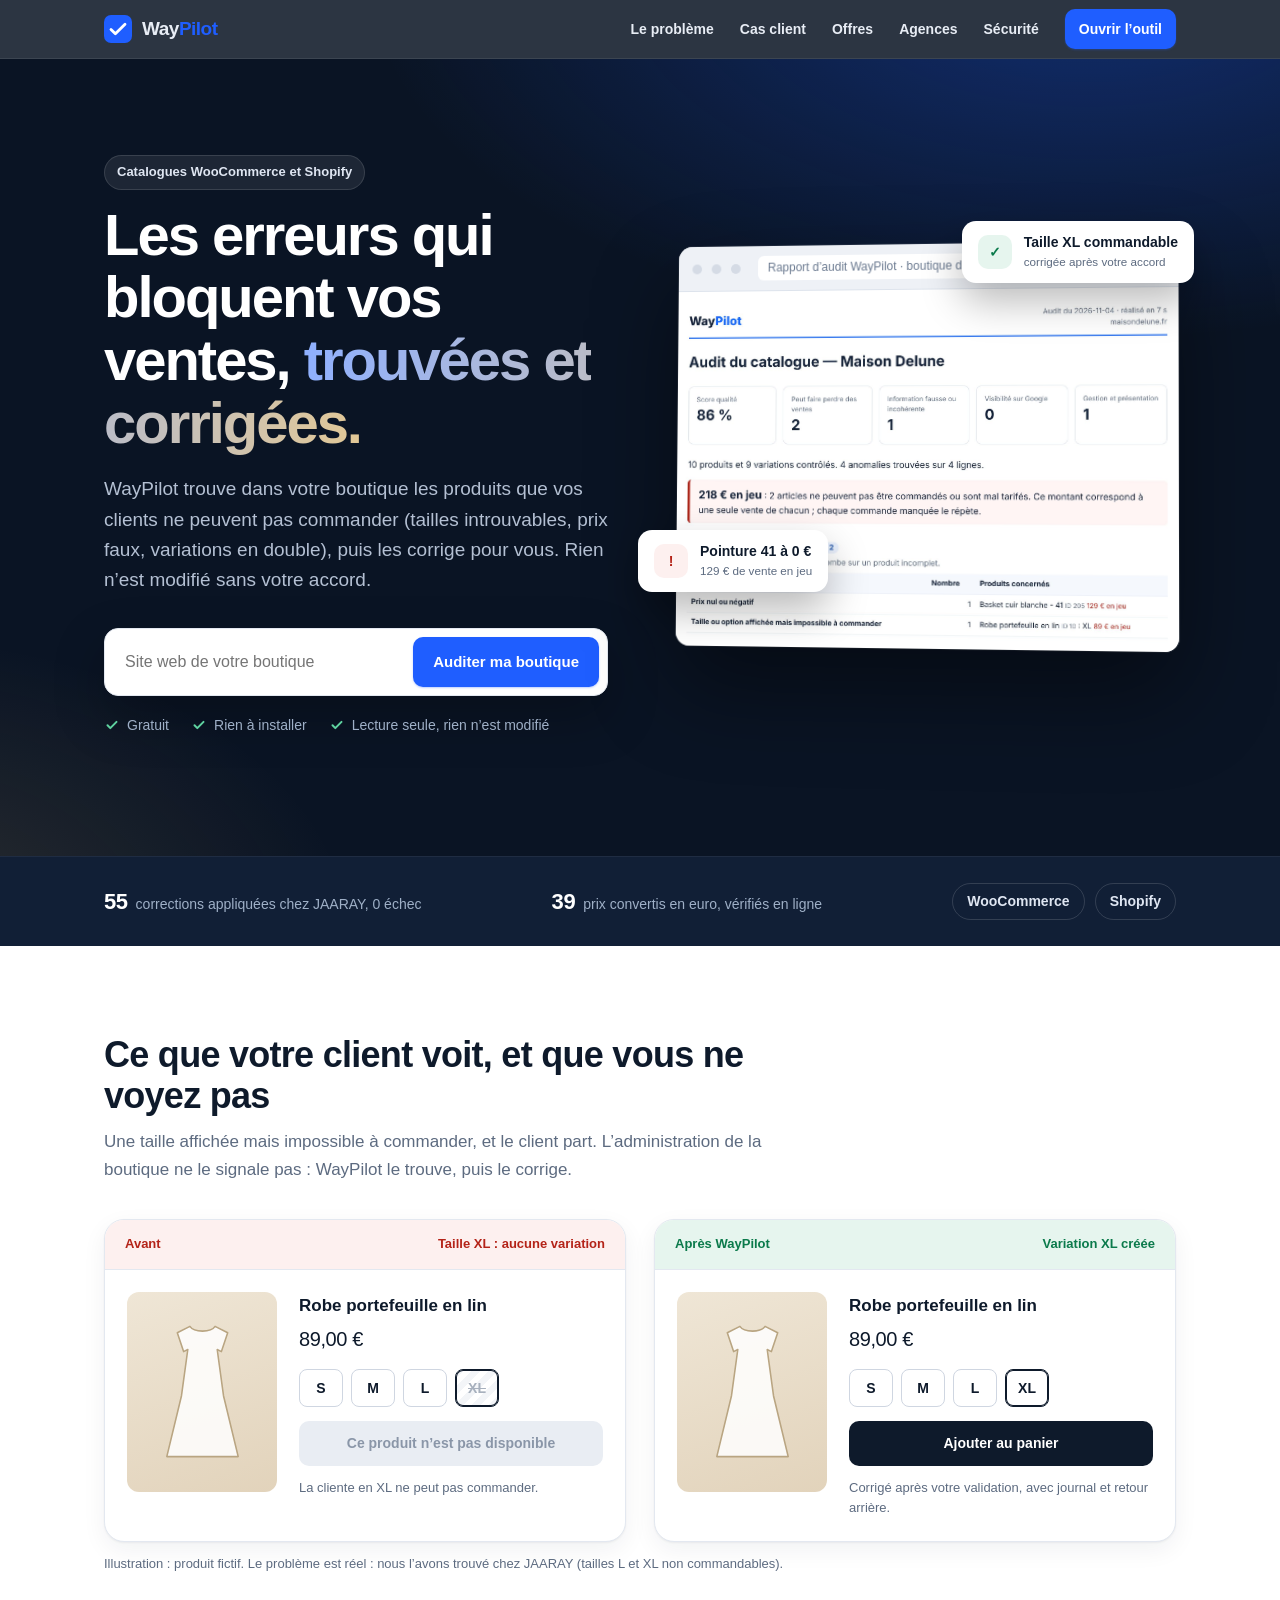
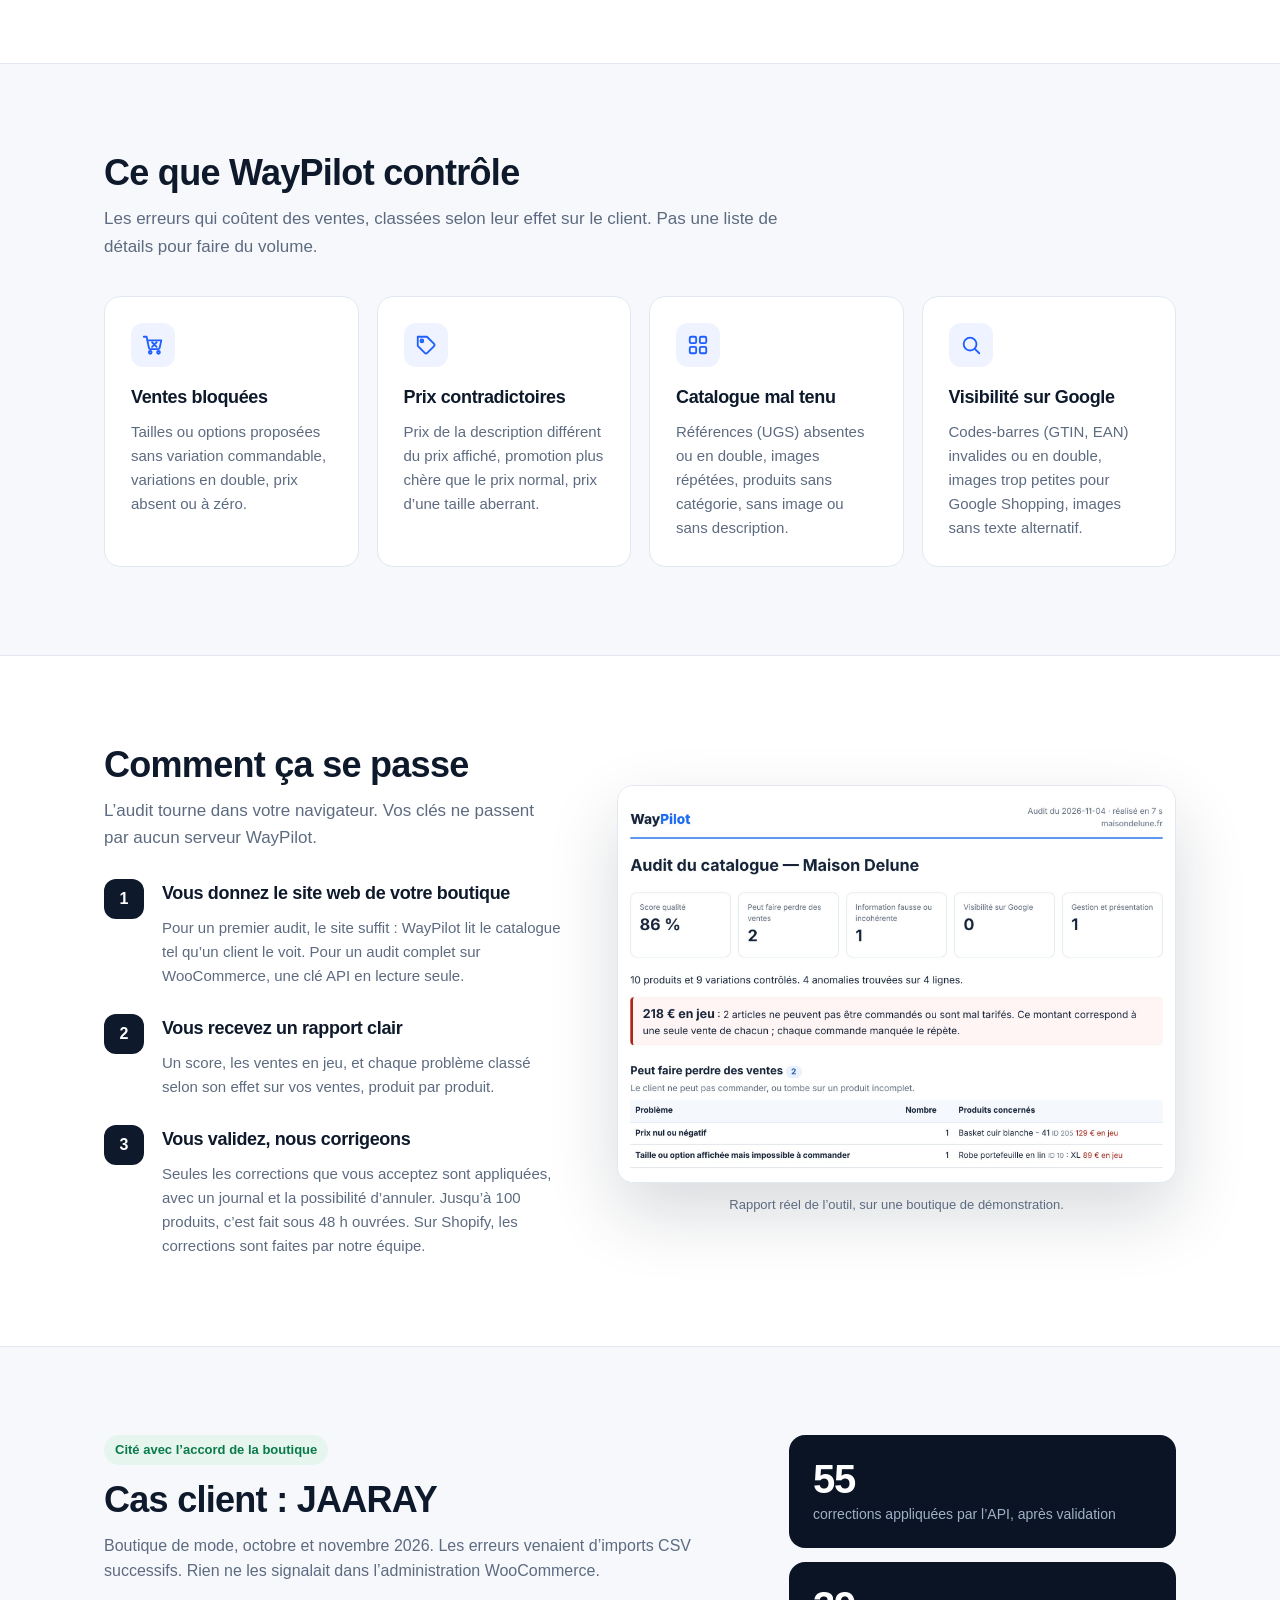
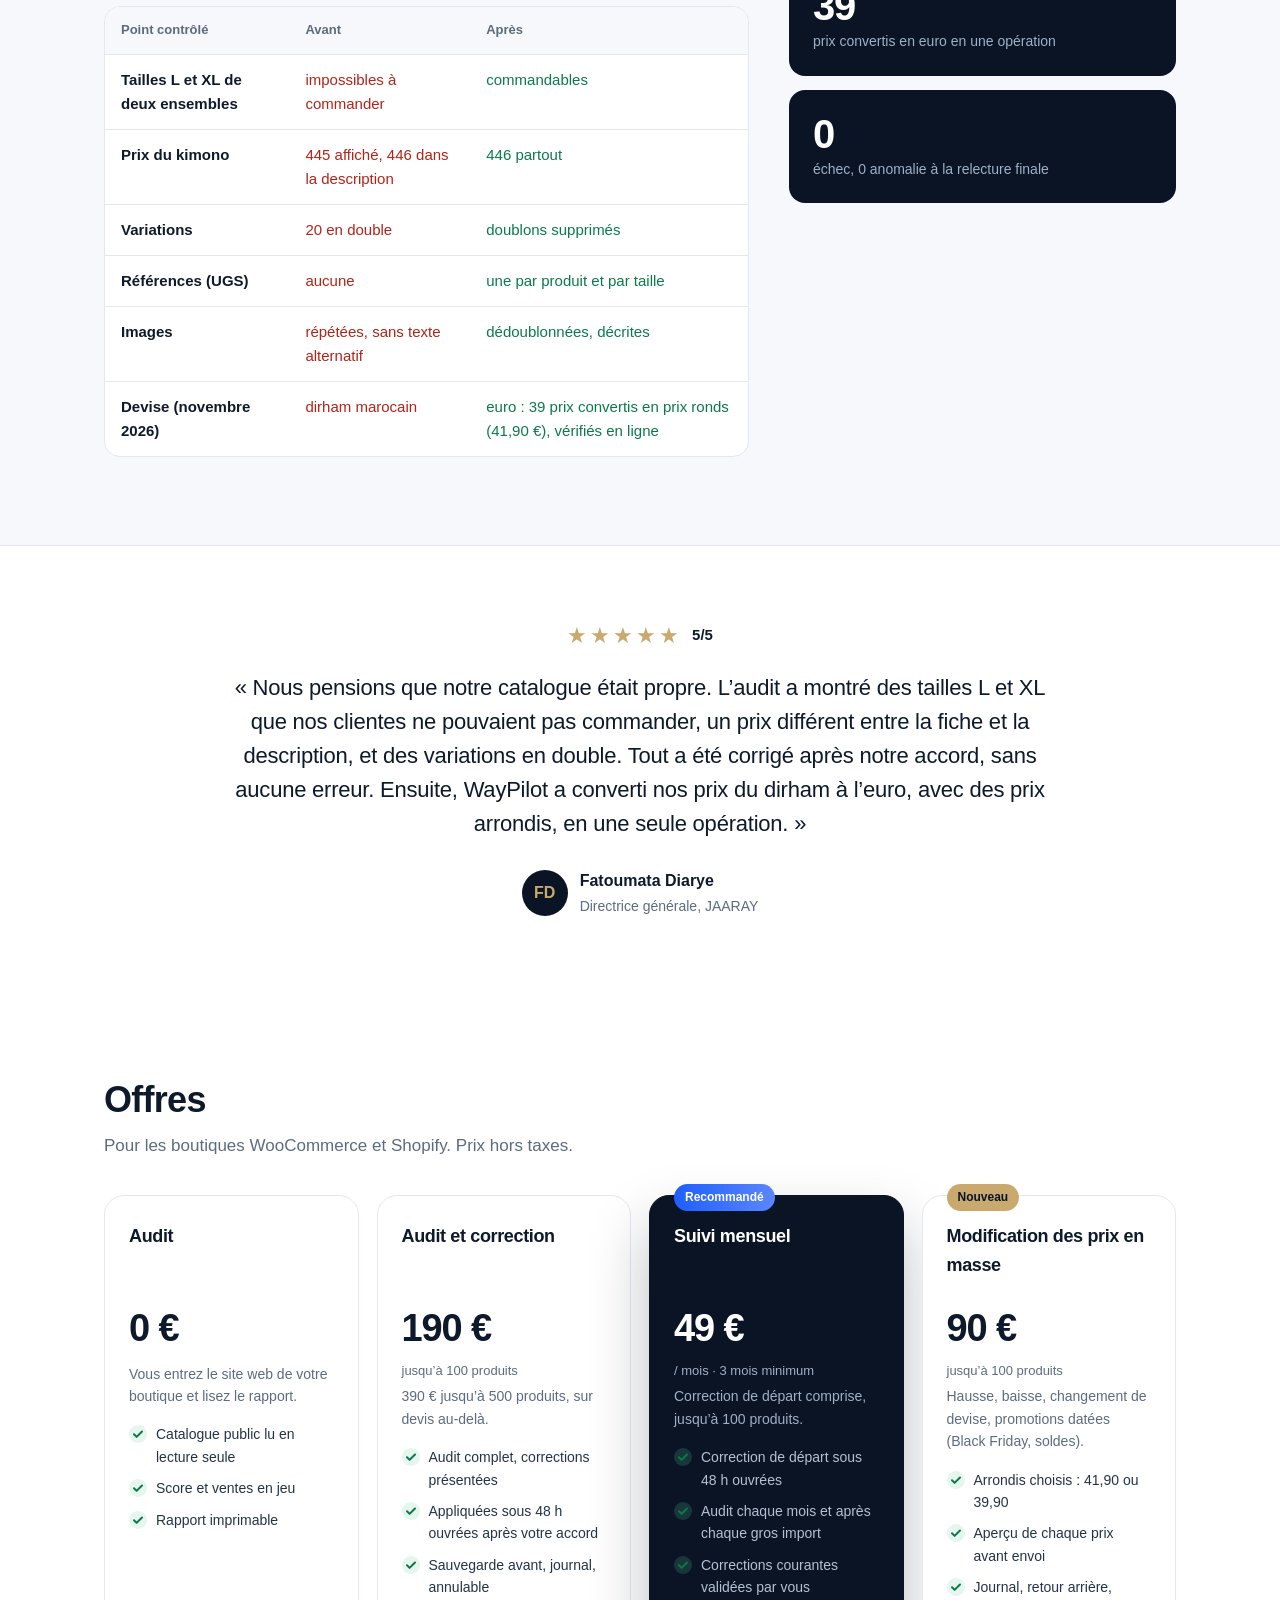
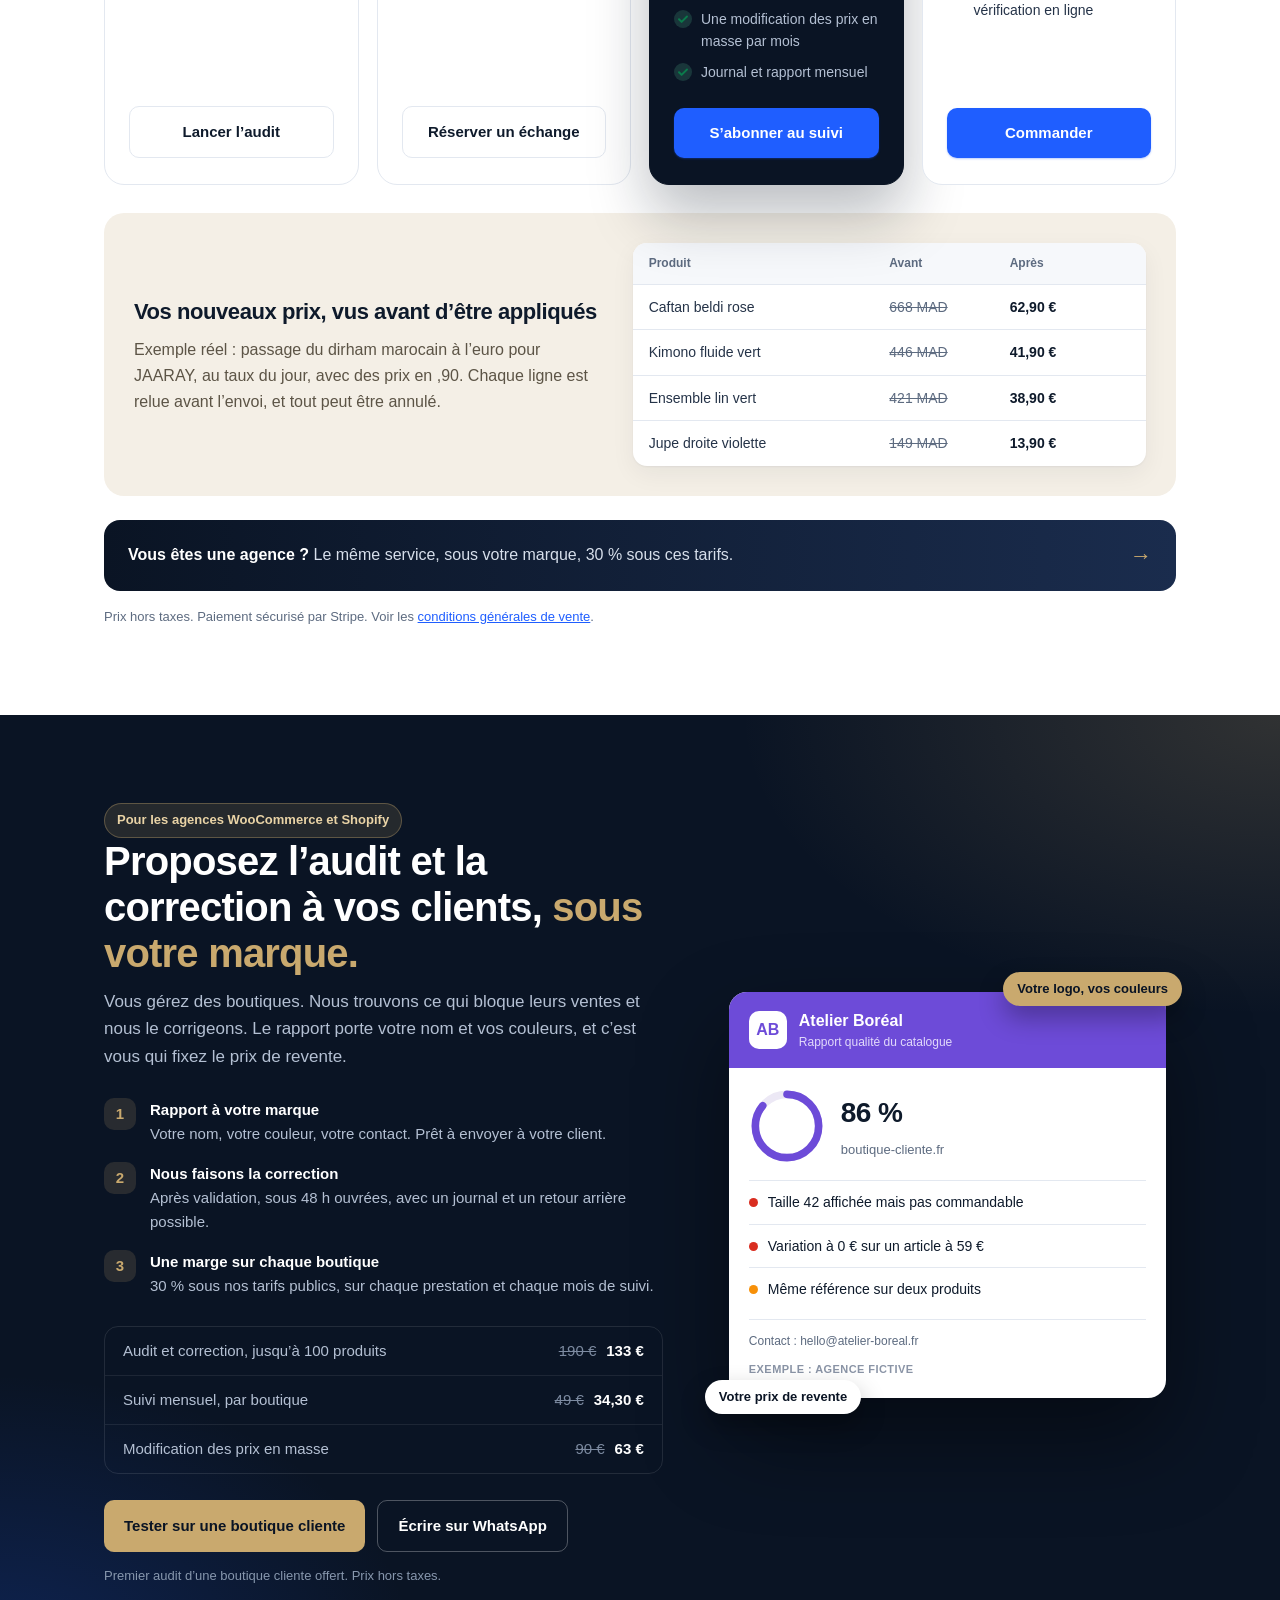
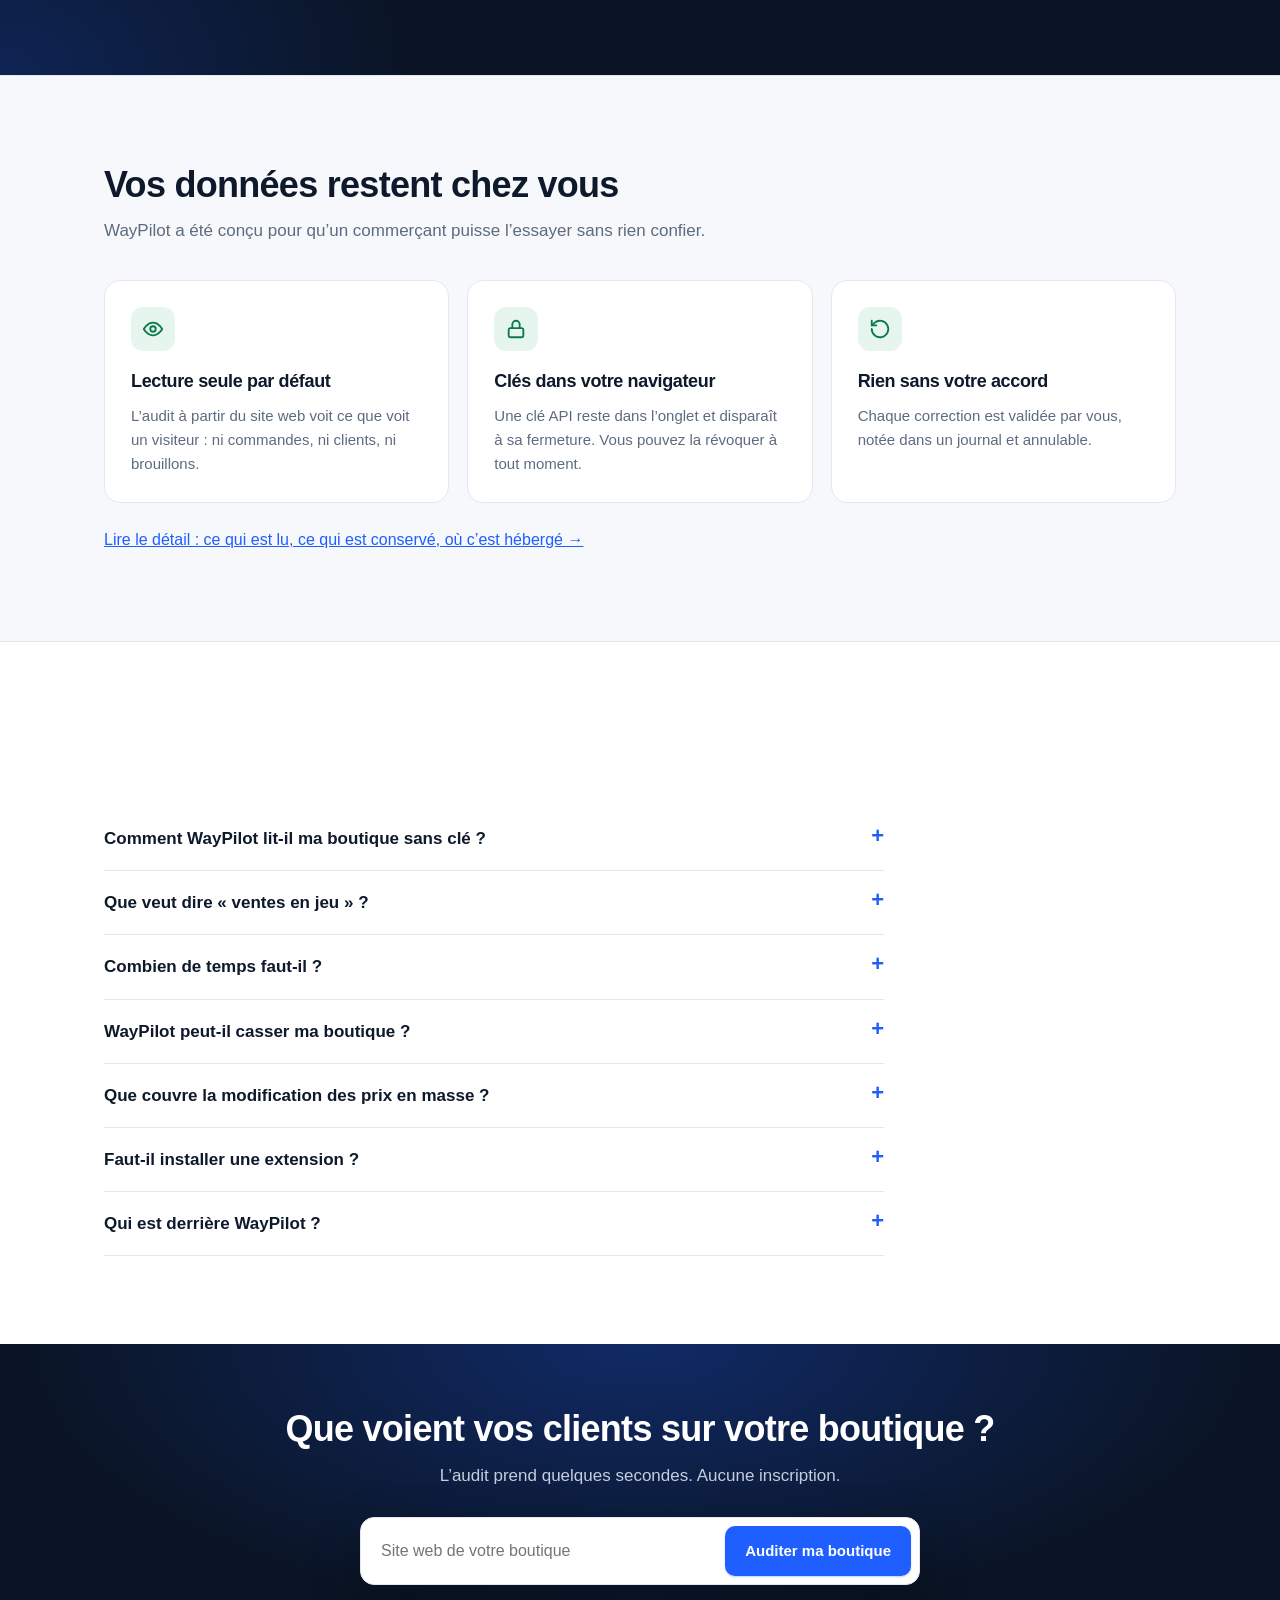
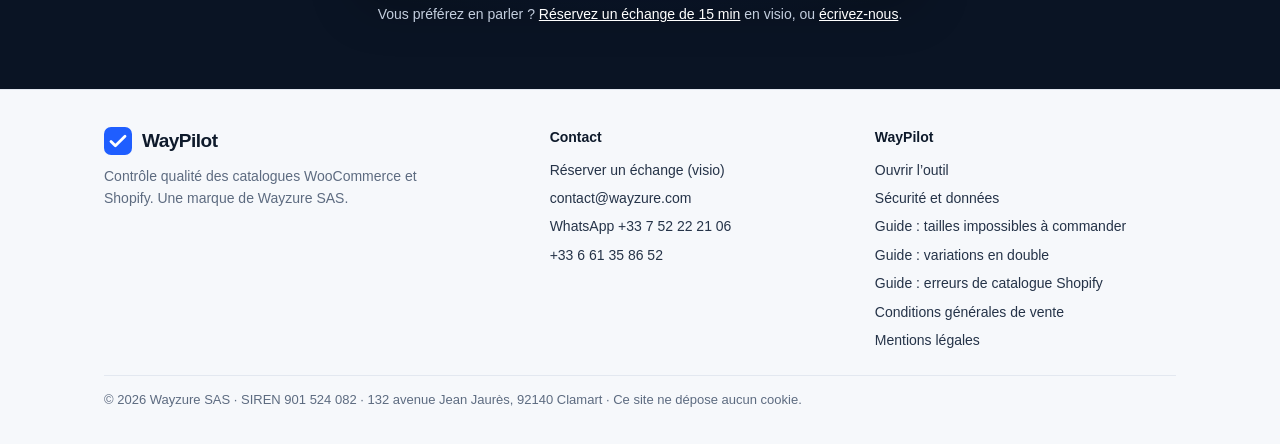
==== commit b74a05cb: "Accueil : bouton Commander (Stripe 90 €) sur la carte Modification des prix en masse Co-Authored-By:" ====
--- a/index.html
+++ b/index.html
@@ -357,6 +357,7 @@
     }
     @media (prefers-reduced-motion:reduce) { .feature, .offer, .pcard, .result, .browser, .wl { transition:none; } }
   </style>
+<script src="erreurs.js"></script>
 </head>
 <body>
 <header class="site-header">
@@ -572,7 +573,7 @@
           <div class="price"><b>90 €</b> <small>jusqu’à 100 produits</small></div>
           <p class="desc">Hausse, baisse, changement de devise, promotions datées (Black Friday, soldes).</p>
           <ul><li>Arrondis choisis : 41,90 ou 39,90</li><li>Aperçu de chaque prix avant envoi</li><li>Journal, retour arrière, vérification en ligne</li></ul>
-          <a class="btn btn-ghost" href="https://cal.com/waypilot" target="_blank" rel="noopener">Réserver un échange</a>
+          <a class="btn btn-primary" href="https://buy.stripe.com/cNidR9fNIb8MgVa8TB2go03" rel="noopener">Commander</a>
         </div>
       </div>
 
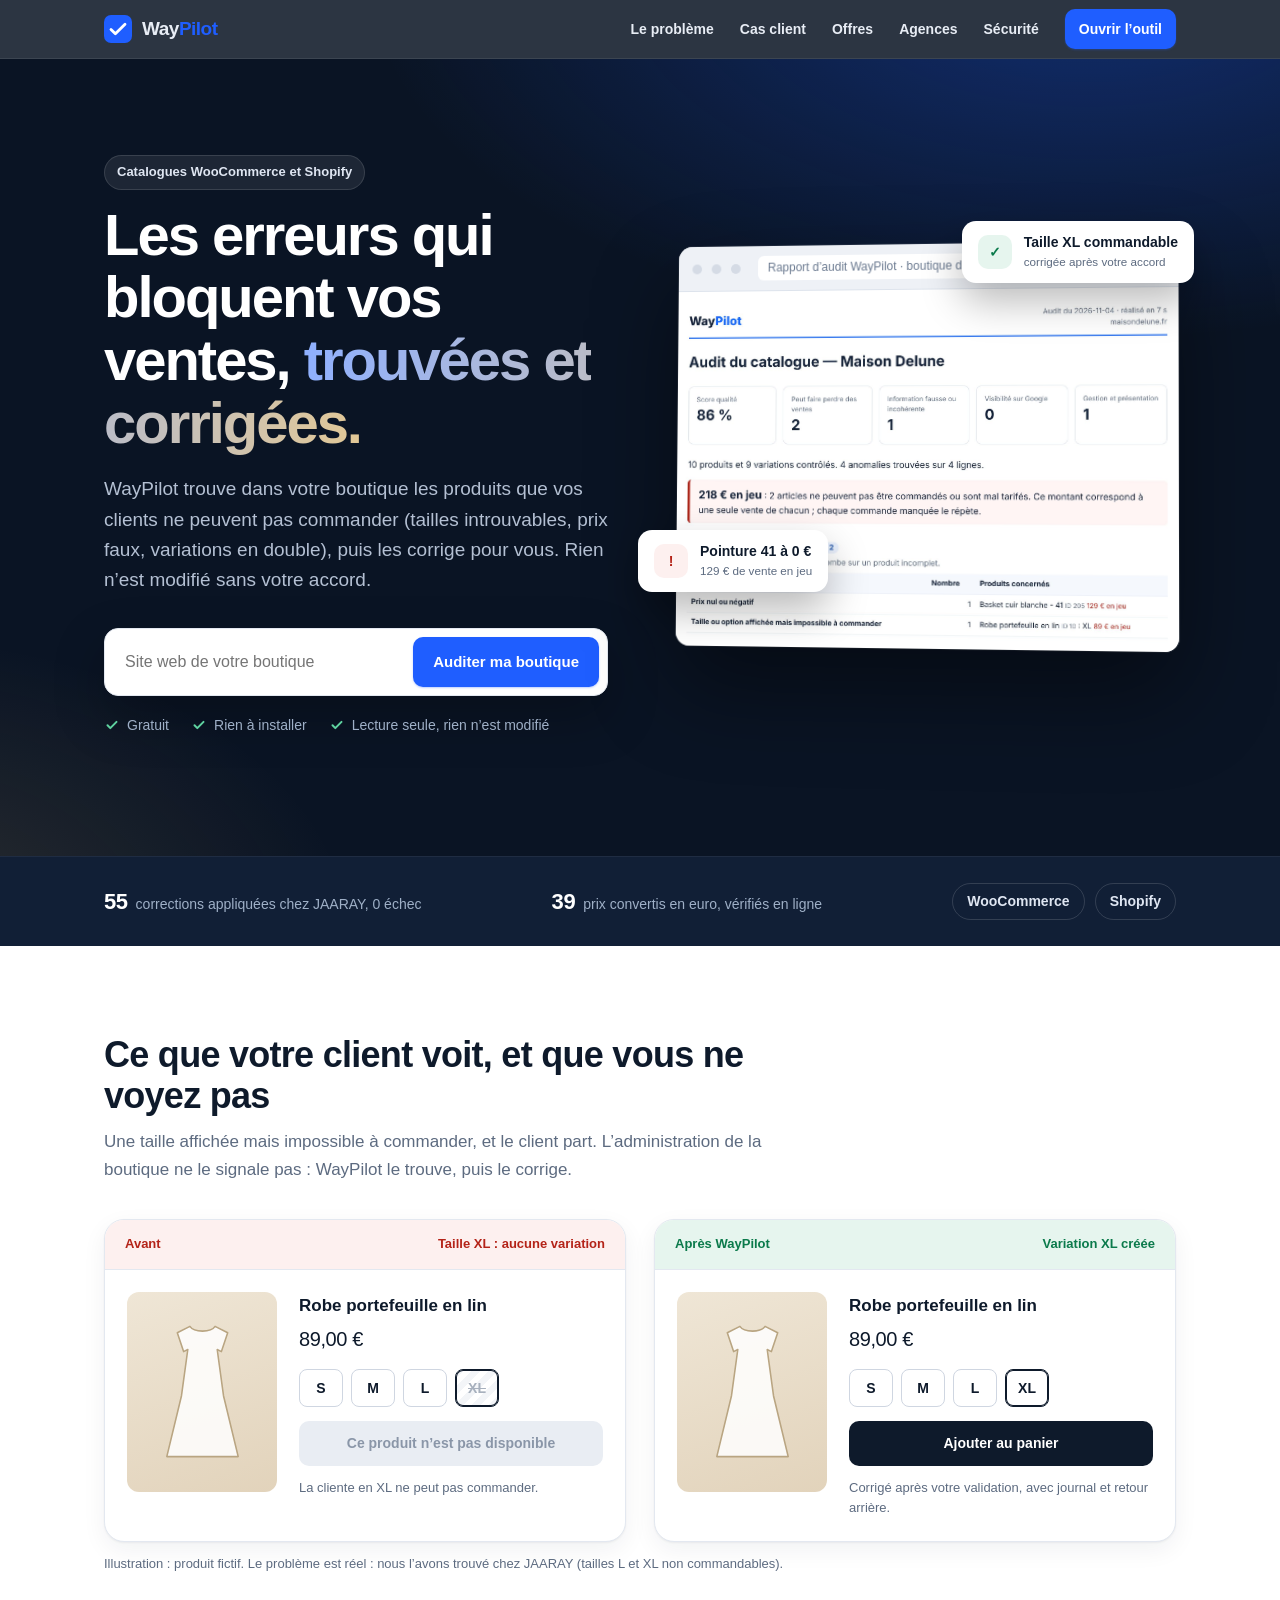
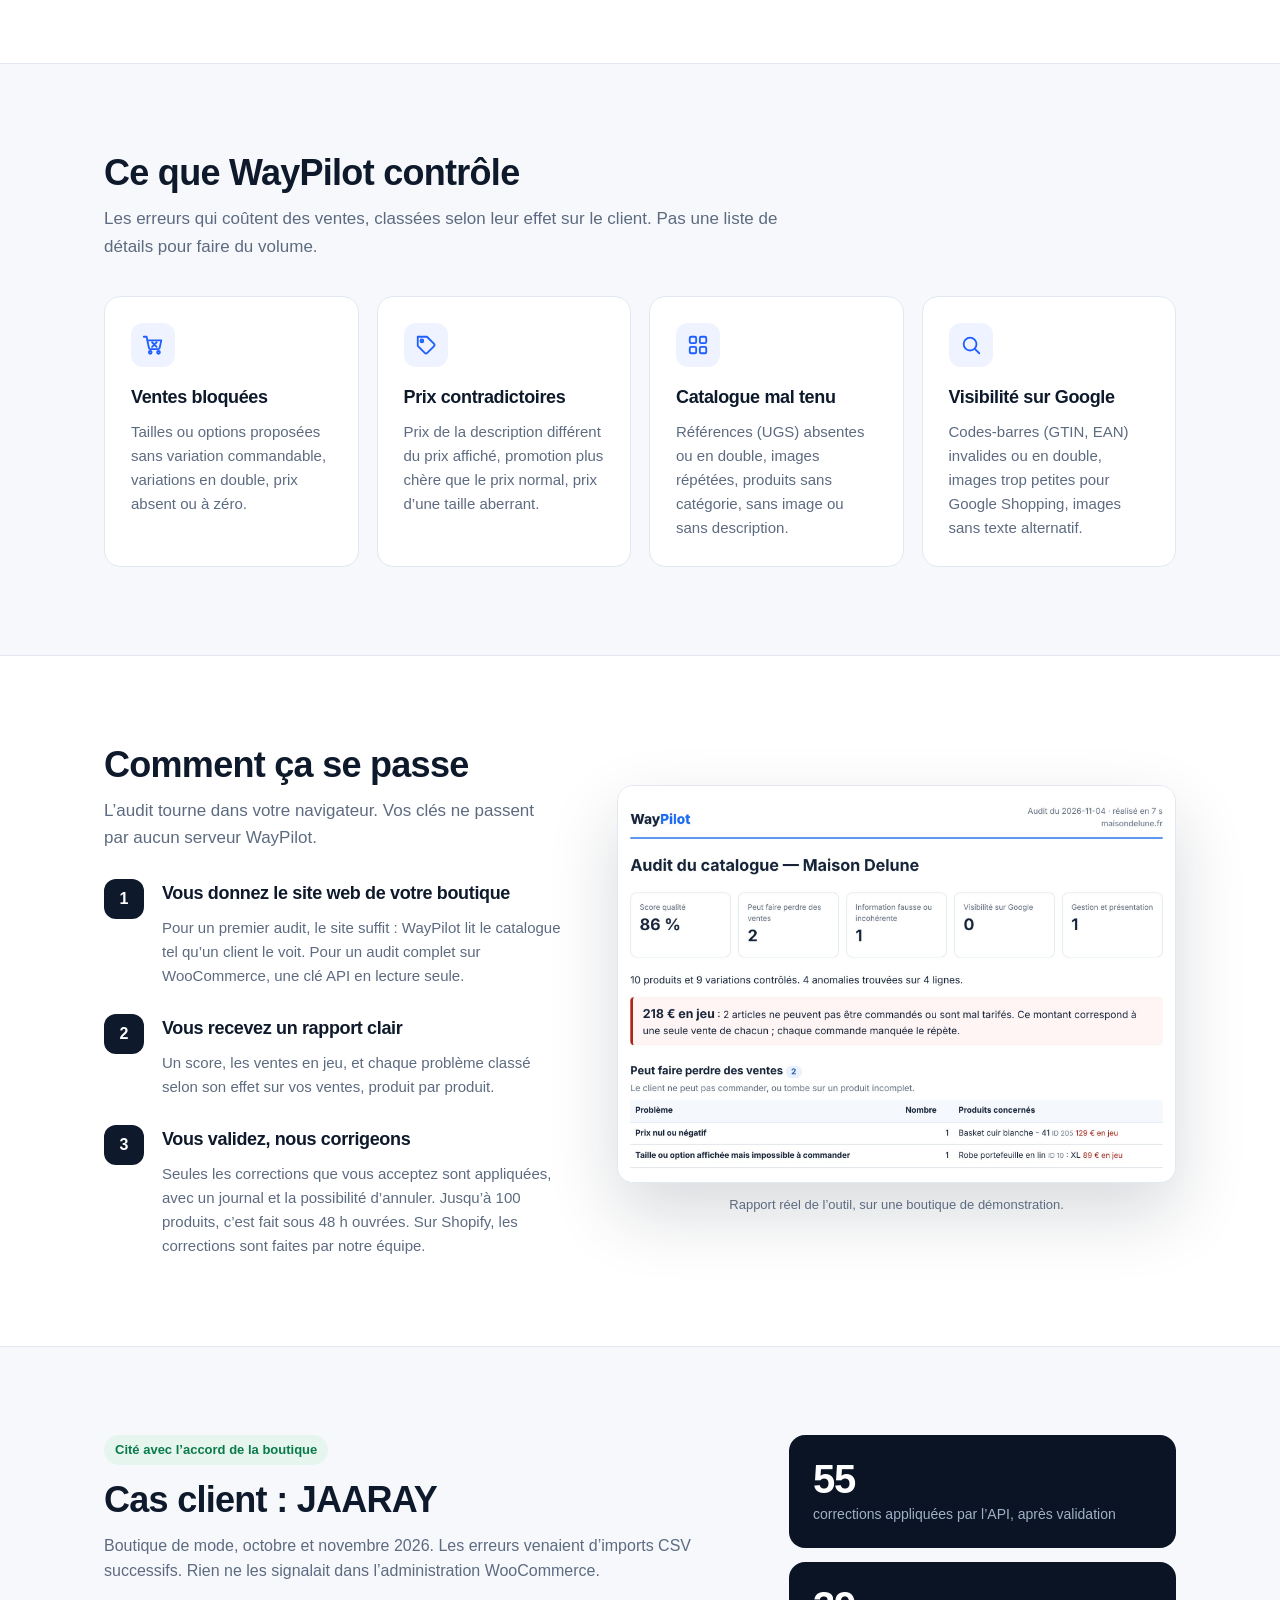
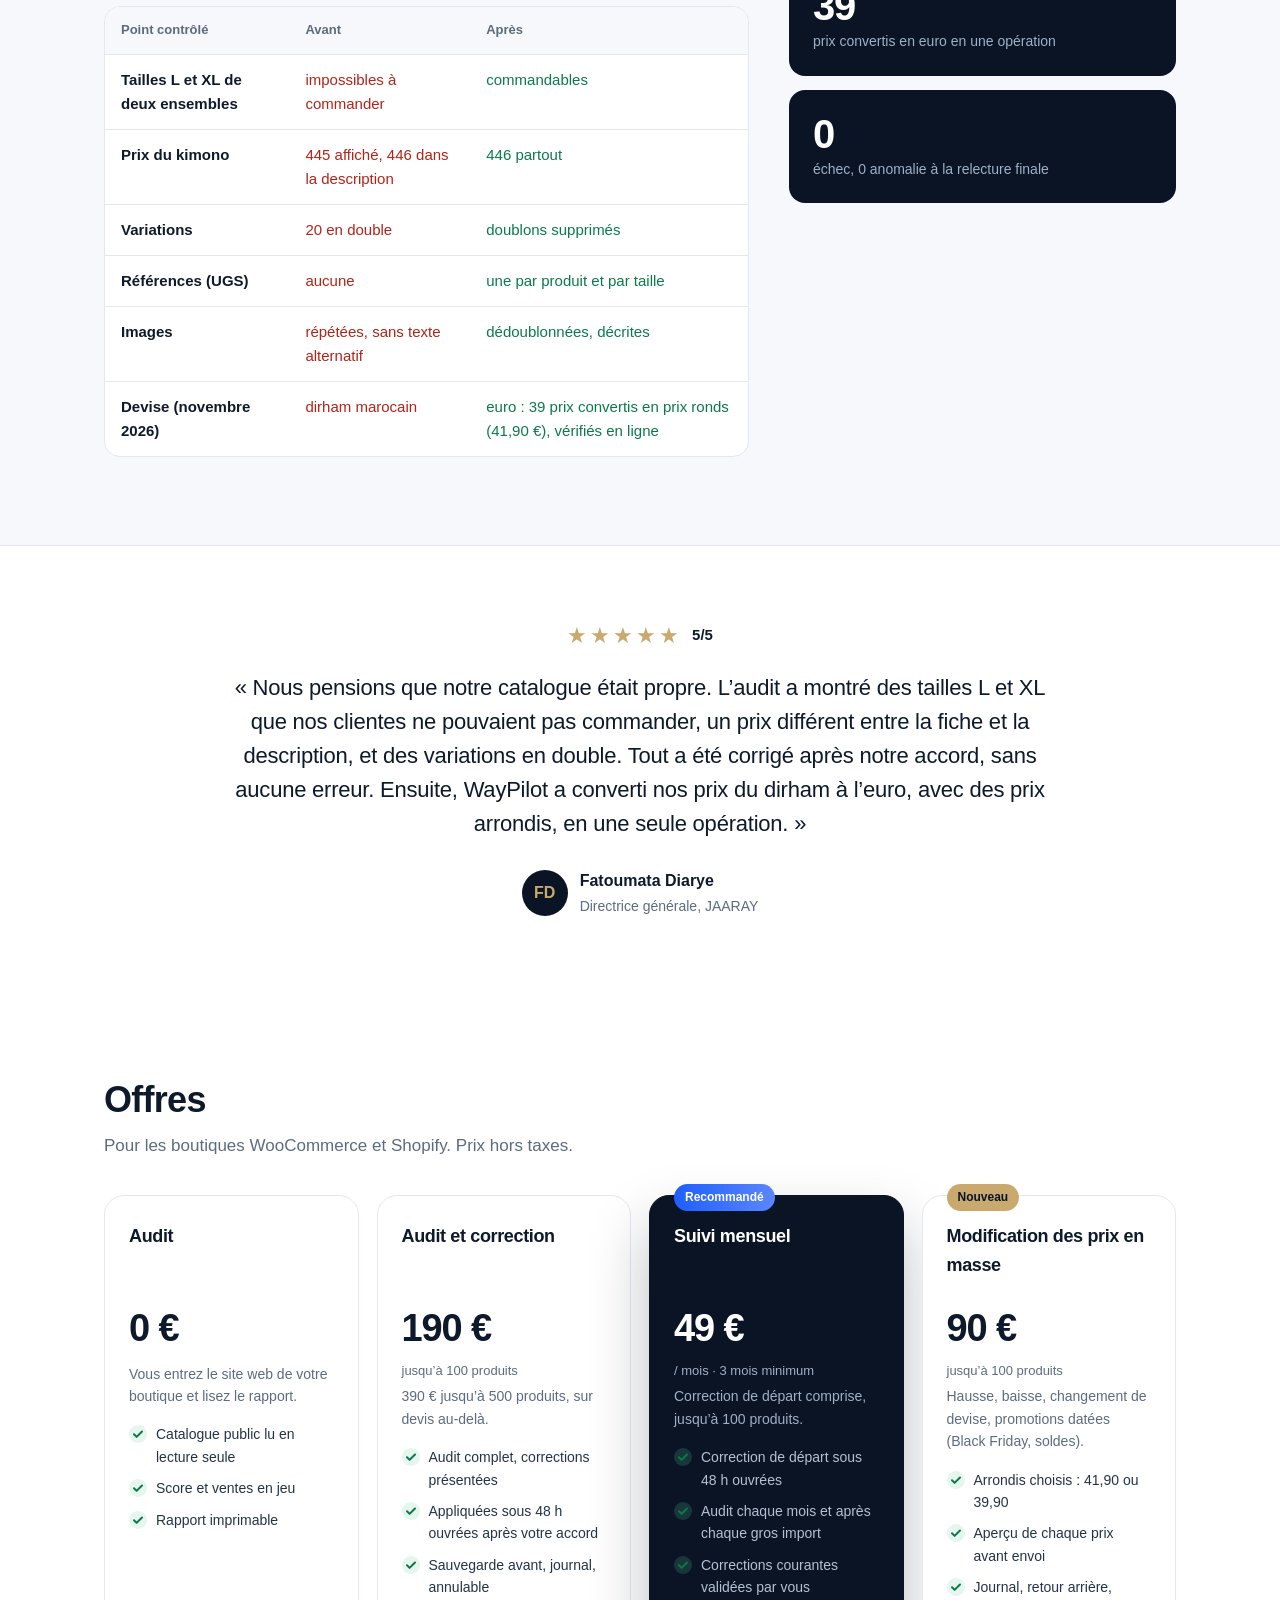
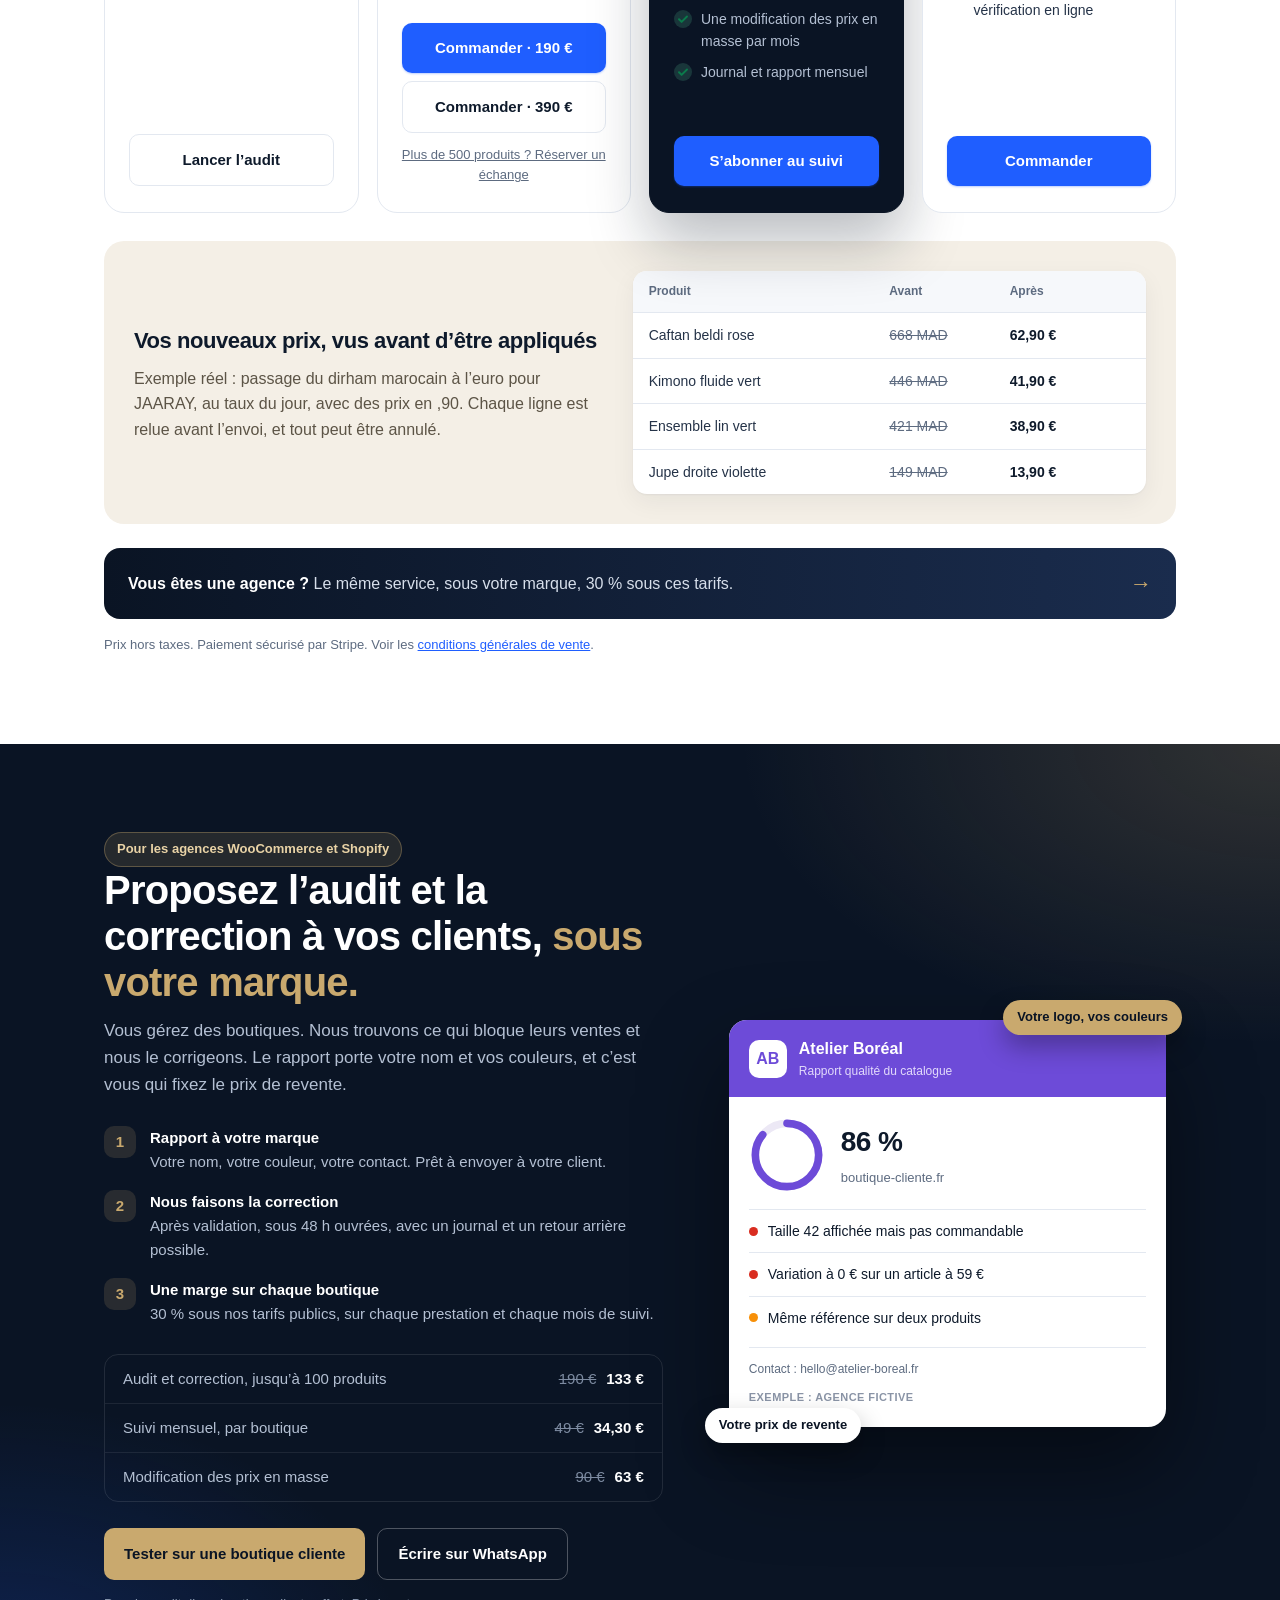
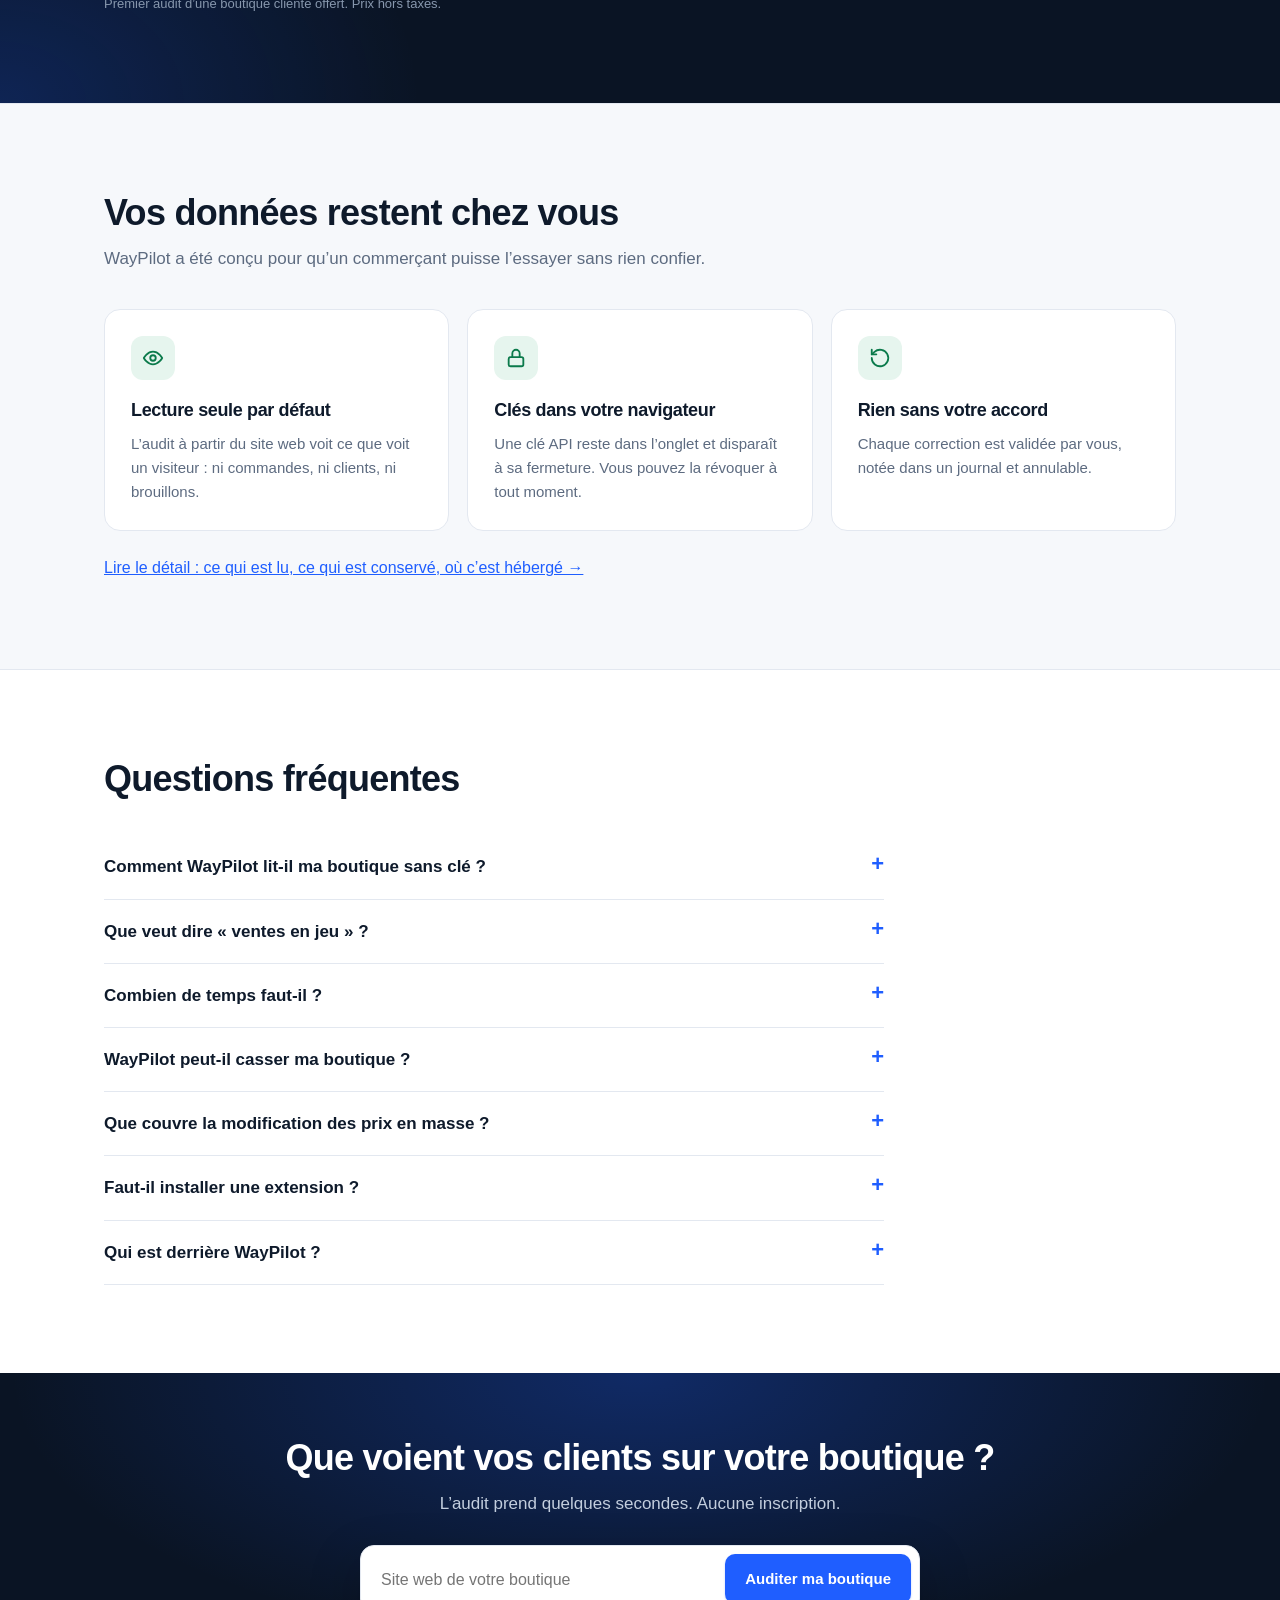
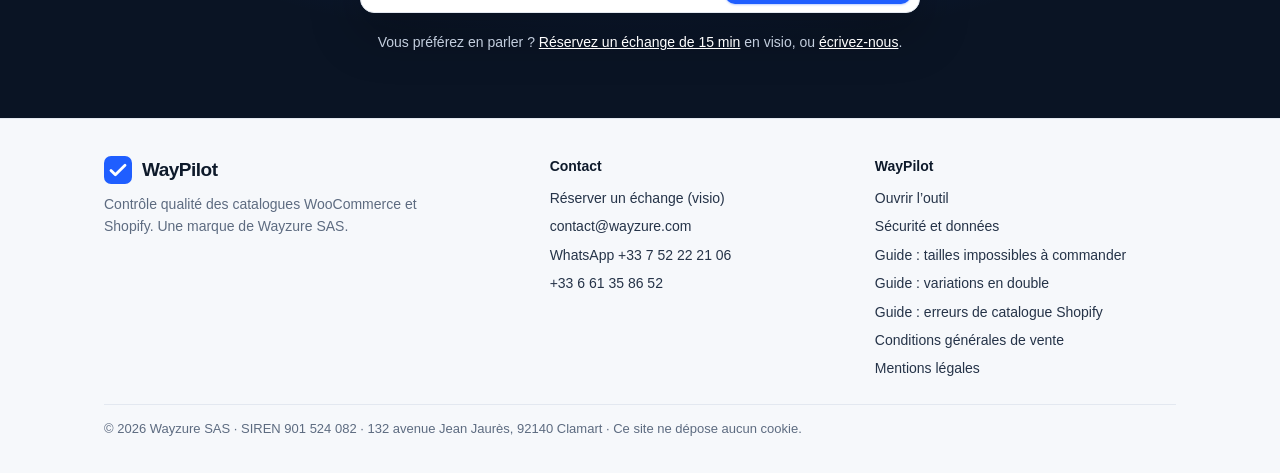
==== commit 84af3a1f: "Accueil : Audit et correction commandable directement (Stripe 190 € / 390 €) Co-Authored-By: Claude " ====
--- a/index.html
+++ b/index.html
@@ -168,6 +168,9 @@
     .offer li::before { content:""; flex:none; width:18px; height:18px; margin-top:2px; border-radius:50%; background:var(--green-soft) url("data:image/svg+xml,%3Csvg xmlns='http://www.w3.org/2000/svg' viewBox='0 0 18 18'%3E%3Cpath d='M5 9.3l2.6 2.6L13 6.5' stroke='%230b7a4b' stroke-width='2' fill='none' stroke-linecap='round' stroke-linejoin='round'/%3E%3C/svg%3E") center/18px no-repeat; }
     .offer.featured li::before { background-color:rgba(95,211,160,.18); }
     .offer .btn { margin-top:auto; }
+    .offer-actions { margin-top:auto; display:grid; gap:8px; }
+    .offer-actions .btn { margin-top:0; }
+    .offer-more { font-size:13px; text-align:center; color:var(--muted); margin-top:4px; }
     @media (min-width:1061px) { .offer h3 { min-height:3.2em; } }
     .agency { display:flex; align-items:center; justify-content:space-between; gap:20px; flex-wrap:wrap; margin-top:24px; background:#fff; border:1px solid var(--line); border-radius:16px; padding:20px 24px; }
     .agency p { margin:0; } .agency b { color:var(--ink); }
@@ -557,7 +560,11 @@
           <div class="price"><b>190 €</b> <small>jusqu’à 100 produits</small></div>
           <p class="desc">390 € jusqu’à 500 produits, sur devis au-delà.</p>
           <ul><li>Audit complet, corrections présentées</li><li>Appliquées sous 48 h ouvrées après votre accord</li><li>Sauvegarde avant, journal, annulable</li></ul>
-          <a class="btn btn-ghost" href="https://cal.com/waypilot" target="_blank" rel="noopener">Réserver un échange</a>
+          <div class="offer-actions">
+            <a class="btn btn-primary" href="https://buy.stripe.com/9B600j7hc0u8eN22vd2go00" rel="noopener">Commander · 190 €</a>
+            <a class="btn btn-ghost" href="https://buy.stripe.com/dRm5kD8lgdgU48ob1J2go01" rel="noopener">Commander · 390 €</a>
+            <a class="offer-more" href="https://cal.com/waypilot" target="_blank" rel="noopener">Plus de 500 produits ? Réserver un échange</a>
+          </div>
         </div>
         <div class="offer featured">
           <span class="badge">Recommandé</span>
